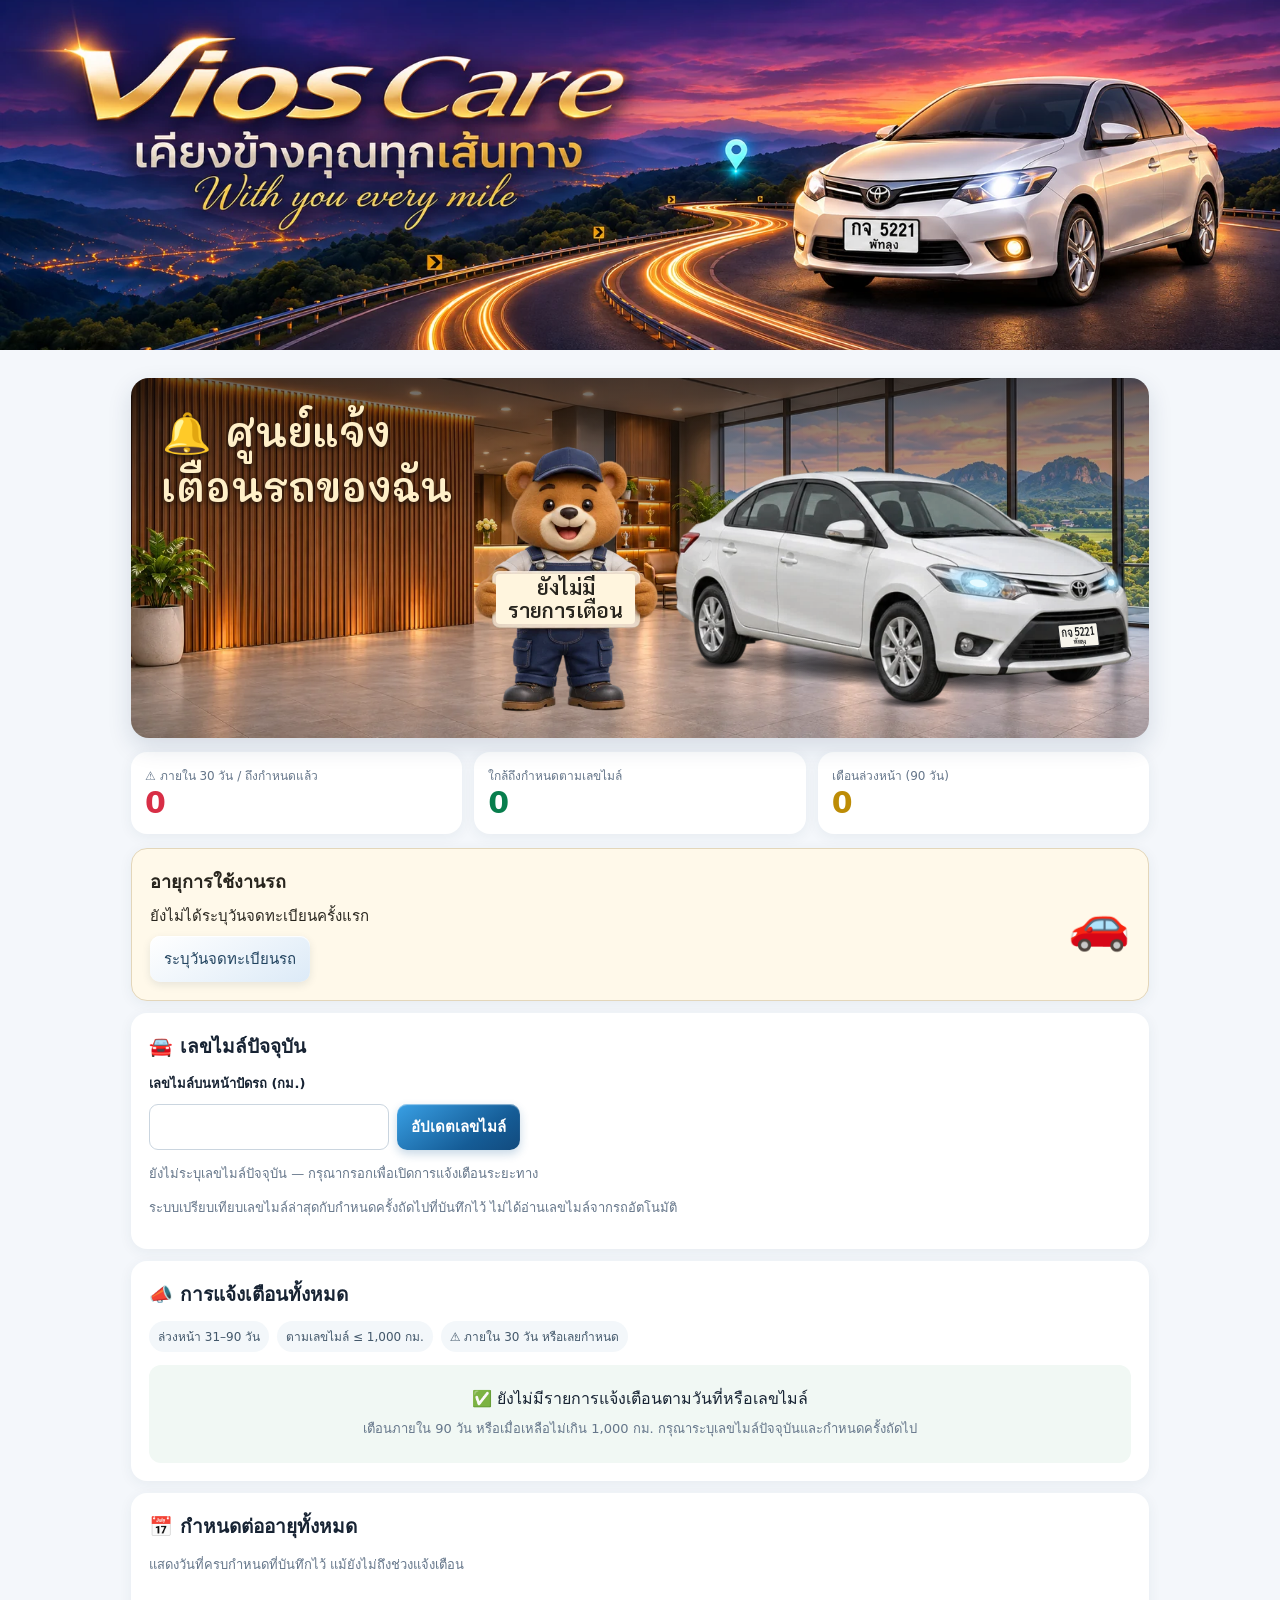
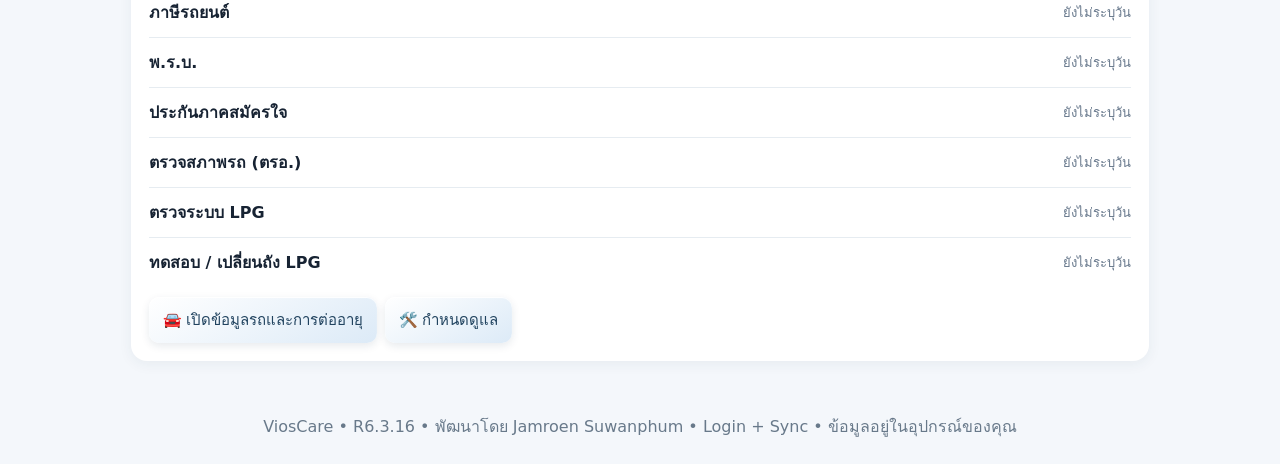
==== index.html @ 41dba2b5 "Ground mascot footsteps and decorate the showroom wall: index.html" ====
<!doctype html><html lang="th"><head><meta charset="utf-8"><meta name="viewport" content="width=device-width,initial-scale=1"><link rel="manifest" href="./manifest.webmanifest"><meta name="theme-color" content="#16314e"><meta name="mobile-web-app-capable" content="yes"><link rel="icon" type="image/png" href="./icon-192.png?v=6310"><link rel="apple-touch-icon" href="./icon-192.png?v=6310"><title>ViosCare R6.3.16 — สมุดบำรุงรักษารถ</title><style>
:root{font-family:system-ui,'Noto Sans Thai',sans-serif;color:#172333;background:#f4f7fb}*{box-sizing:border-box}body{margin:0}header{background:#16314e;color:white;padding:20px 16px}header h1{margin:0;font-size:24px}header p{margin:5px 0 0;color:#d6e4f1}.wrap{max-width:1050px;margin:auto;padding:16px}nav{display:flex;gap:8px;overflow:auto;padding:12px 0}button,.btn{border:0;border-radius:10px;background:#175a91;color:white;padding:11px 14px;font-size:15px;cursor:pointer;text-decoration:none;display:inline-block}nav button{white-space:nowrap;background:#e3edf6;color:#17314e}nav button.active{background:#175a91;color:white}.card{background:white;border-radius:16px;padding:18px;margin:12px 0;box-shadow:0 3px 14px #203c5510}.grid{display:grid;grid-template-columns:repeat(auto-fit,minmax(210px,1fr));gap:12px}label{display:block;font-size:13px;font-weight:650;margin-bottom:5px}input,select,textarea{width:100%;padding:11px;border:1px solid #cad5df;border-radius:9px;background:white;font:inherit}textarea{min-height:70px}.field{margin:8px 0}.muted{color:#65768a;font-size:13px}.stat{font-size:25px;font-weight:750;color:#175a91}.item{border-bottom:1px solid #e6ecf1;padding:12px 0}.item:last-child{border:0}.row{display:flex;justify-content:space-between;gap:12px;align-items:center;flex-wrap:wrap}.tag{display:inline-block;padding:4px 9px;background:#edf4fa;border-radius:20px;font-size:12px}.warn{background:#fff0d8;color:#8b5200}.danger{background:#ffe3e3;color:#9d2727}.good{background:#e2f5e8;color:#176b37}.hidden{display:none!important}.secondary{background:#e8eff6;color:#21435f}.red{background:#b83c43}h2{font-size:19px;margin:0 0 12px}h3{font-size:16px;margin:12px 0 6px}.actions{display:flex;gap:8px;flex-wrap:wrap;margin-top:10px}.small{font-size:12px}a{color:#175a91}footer{text-align:center;color:#68798a;padding:25px 10px}#photoPreview img{max-height:90px;margin:5px;border-radius:8px}.photo-thumb{display:inline-block;position:relative;margin:6px}.photo-thumb img{display:block;max-width:110px;max-height:110px;object-fit:cover;border-radius:8px}.photo-remove{position:absolute;top:-8px;right:-8px;min-width:30px;min-height:30px;padding:0;border:2px solid white;border-radius:50%;background:#b83c43;color:#fff;font-size:22px;font-weight:800;line-height:1;box-shadow:0 2px 7px #0004;z-index:2}details{margin:8px 0}summary{cursor:pointer;font-weight:600}@media(max-width:600px){header h1{font-size:21px}.wrap{padding:10px}.card{padding:14px}}
/* Dashboard and colorful glossy controls */
nav{gap:9px;padding:14px 1px;scrollbar-width:thin}
nav button{background:linear-gradient(145deg,#ffffff,#d8e9fb);color:#193b5a;box-shadow:0 3px 8px #16314e19,inset 0 1px 0 #fff;border:1px solid #d1e2f2;font-weight:700}
nav button.active{background:linear-gradient(140deg,#4ba5e7 0%,#12629d 60%,#104773 100%);color:white;box-shadow:0 4px 12px #12629d55,inset 0 1px 1px #ffffff80}
button:not(nav button):not(.red):not(.secondary),.btn:not(.secondary){background:linear-gradient(145deg,#39a0e5,#155c96 68%,#124a7d);box-shadow:0 4px 10px #155c963d,inset 0 1px 1px #ffffff85;font-weight:650}
button.secondary,.btn.secondary{background:linear-gradient(150deg,#fff,#dceaf7);box-shadow:0 3px 8px #16314e1a,inset 0 1px 1px #fff}
button.red{background:linear-gradient(150deg,#f1787d,#bd3545);box-shadow:0 3px 9px #a3263550}
button:active{transform:translateY(1px)}
.dashboard-hero{background:linear-gradient(125deg,#123452 0%,#176da6 65%,#4c9ed6 100%);color:#fff;box-shadow:0 9px 24px #12345224;overflow:hidden}
.dashboard-hero h2{font-size:21px}.dashboard-hero .eyebrow{font-size:10px;letter-spacing:2px;opacity:.78;font-weight:750}.hero-symbol{font-size:52px;filter:drop-shadow(0 5px 8px #092d4a50)}
.dashboard-counts{grid-template-columns:repeat(3,minmax(0,1fr))}.dashboard-counts .card{margin:2px 0;padding:14px}.dashboard-counts .muted{font-size:12px}.dashboard-counts .stat{font-size:30px}
.danger-number{color:#d82e46}.near-number{color:#087e4d}.early-number{color:#bd8c06}
.legend{display:flex;gap:8px;flex-wrap:wrap;font-size:12px;margin:0 0 13px;color:#43586b}.legend span{background:#f3f7fa;border-radius:20px;padding:6px 9px}
.alert-tile{display:flex;align-items:center;gap:11px;padding:13px;margin:10px 0;border-radius:14px;border:1px solid transparent;box-shadow:0 2px 9px #16314e0b}
.alert-tile.red{background:linear-gradient(120deg,#fff1f1,#ffdedf);border-color:#f8bfc4}.alert-tile.green{background:linear-gradient(120deg,#eafaf0,#cff1dd);border-color:#afe0c2}.alert-tile.yellow{background:linear-gradient(120deg,#fffbed,#fff0be);border-color:#f4df95}
.alert-icon{font-size:23px;filter:drop-shadow(0 2px 3px #0002)}.alert-content{flex:1;min-width:0}.alert-content b{font-size:14px}.alert-content .muted{margin-top:4px;font-size:12px}.alert-status{font-weight:750;font-size:12px;white-space:nowrap}.red .alert-status{color:#ae2637}.green .alert-status{color:#086b43}.yellow .alert-status{color:#966b00}
.status-chip{padding:7px 10px;border-radius:16px;font-size:12px;font-weight:750;white-space:nowrap}.status-chip.red{background:#ffdee1;color:#a52335}.status-chip.green{background:#d8f4e3;color:#087047}.status-chip.yellow{background:#fff1c3;color:#986d00}.status-chip.neutral{background:#e8f0f8;color:#335b80}
.empty-state{background:#f1f8f4;padding:20px;text-align:center;border-radius:12px;line-height:1.8}
@media(max-width:600px){.dashboard-counts{gap:7px}.dashboard-counts .card{padding:10px}.dashboard-counts .stat{font-size:25px}.dashboard-counts .muted{font-size:11px}.alert-tile{gap:7px;padding:10px}.alert-status{font-size:11px}.hero-symbol{font-size:38px}}

/* Nearby services */
.svc-grid{display:grid;grid-template-columns:repeat(auto-fit,minmax(150px,1fr));gap:10px;margin-top:10px}
.svc{display:flex;flex-direction:column;align-items:center;gap:6px;text-align:center;padding:14px 8px;border-radius:14px;background:linear-gradient(150deg,#fff,#e3eefa);border:1px solid #d1e2f2;color:#193b5a;font-weight:700;font-size:14px;text-decoration:none;box-shadow:0 3px 8px #16314e14}
.svc.wide{grid-column:1/-1;flex-direction:row;justify-content:center;gap:10px}.svc-3{grid-template-columns:repeat(3,minmax(0,1fr))}.svc span{font-size:28px}@media(max-width:380px){.svc-3{grid-template-columns:repeat(2,minmax(0,1fr))}}.svc.sos{background:linear-gradient(150deg,#fff1f1,#ffd6d9);border-color:#f3b4ba;color:#a52335}
.loc-status{font-size:13px;padding:9px 12px;border-radius:10px;background:#edf4fa;color:#264b6c;margin:8px 0}.loc-status.ok{background:#d8f4e3;color:#087047}.loc-status.bad{background:#fff1c3;color:#7a5600}

header{padding:0;background:#0b1735}
.vios-banner-frame{position:relative;max-width:1600px;margin:0 auto;overflow:hidden}
.vios-banner-frame::before{content:"";display:block;padding-top:27.32%}
.vios-home-banner{position:absolute;top:50%;width:100%;margin:0;transform:translateY(-50%);isolation:isolate}
@media(max-width:600px){
  .vios-banner-frame::before{padding-top:28.01%}
  .vios-home-banner{top:52%}
}
.vios-home-banner img{display:block;width:100%;height:auto}
.vios-home-banner .vios-logo-glint{
  position:absolute;top:0;left:0;pointer-events:none;opacity:0;
  animation:vios-logo-glint 9s .45s linear infinite;
}
@keyframes vios-logo-glint{
  0%{opacity:0;-webkit-clip-path:inset(0 100% 0 0);clip-path:inset(0 100% 0 0)}
  3%{opacity:.62;-webkit-clip-path:inset(0 91% 0 5%);clip-path:inset(0 91% 0 5%)}
  16%{opacity:.62;-webkit-clip-path:inset(0 52% 0 44%);clip-path:inset(0 52% 0 44%)}
  18%,100%{opacity:0;-webkit-clip-path:inset(0 49% 0 51%);clip-path:inset(0 49% 0 51%)}
}
@media (prefers-reduced-motion:reduce){html:not(.motion-enabled) .vios-home-banner .vios-logo-glint{animation:none}}
[hidden]{display:none!important}
.completed{display:flex;align-items:center;gap:.6em;min-height:44px}.completed input{width:1.2em;height:1.2em}
button.alert-tile{width:100%;text-align:left;color:#172333}
#urgentBanner{background:#911b28;color:white;border:0;border-radius:18px;padding:22px;width:min(92vw,540px);max-height:85vh;overflow:auto}
#urgentBanner[open]{animation:urgent-in .22s ease-out}
#urgentBanner::backdrop{background:#10172499}
#urgentBanner.fallback{position:fixed;top:6vh;left:0;right:0;z-index:2147483647;box-shadow:0 0 0 100vmax #10172499}
#urgentBanner ul{list-style:none;padding:0}#urgentBanner li{border-top:1px solid #ffffff55;padding:.7em 0}
#urgentClose{width:100%;min-height:48px;background:white;color:#861825;font-weight:700}
@keyframes urgent-in{from{transform:translateY(-22px);opacity:0}to{transform:translateY(0);opacity:1}}
@media(prefers-reduced-motion:reduce){html:not(.motion-enabled) #urgentBanner[open]{animation:none}}

#ai .vios-ai-bubble{padding:14px;border-radius:15px;font-size:19px;line-height:1.7;white-space:pre-wrap;overflow-wrap:anywhere;max-width:95%}#ai .vios-ai-bubble.user{background:#d9f1e6;align-self:flex-end}#ai .vios-ai-bubble.assistant{background:#eaf1fa;align-self:flex-start}#viosAiMessages{height:40vh;min-height:230px;overflow:auto;display:flex;flex-direction:column;gap:12px;padding:12px;background:#f8fafc;border-radius:14px}#viosAiQuestion{font-size:20px;min-height:100px}#ai button{font-size:19px;min-height:52px}#ai label{font-size:17px}#ai .vios-ai-check{width:23px;height:23px}#ai .vios-ai-options{display:flex;gap:14px;align-items:center;flex-wrap:wrap}#ai .vios-ai-options label{display:flex;align-items:center;gap:8px}
#viosAiMic.vios-ai-active{background:#bd3d36;color:#fff}#ai .vios-ai-presets{display:grid;grid-template-columns:1fr 1fr;gap:9px;margin-top:12px}#ai .vios-ai-presets button{font-size:16px;text-align:left}#viosAiStatus{font-weight:650}@media(max-width:390px){#ai .vios-ai-presets{grid-template-columns:1fr}}
#ai .vios-voice-main{text-align:center;padding:20px 12px;background:#edf5fb;border-radius:22px;margin:14px 0}#ai .vios-voice-main button{font-size:24px;font-weight:750;min-height:94px;width:min(100%,330px);border-radius:60px;background:linear-gradient(130deg,#278fbd,#145d9c);color:white;box-shadow:0 7px 18px #174b7830}#ai .vios-voice-main button.vios-ai-active{background:#b63e45}#ai .vios-ai-extra{margin-top:16px;padding:12px;background:#f8fafc;border-radius:12px}#ai .vios-ai-extra summary{cursor:pointer;font-weight:650}#ai .vios-ai-extra label{display:block;margin-top:12px}#ai [hidden]{display:none!important}
.completed{display:flex;align-items:center;gap:.6em;min-height:44px}.completed input{width:1.2em;height:1.2em}
button.alert-tile{width:100%;text-align:left;color:#172333}
#urgentBanner{background:#911b28;color:white;border:0;border-radius:18px;padding:22px;width:min(92vw,540px);max-height:85vh;overflow:auto}
#urgentBanner[open]{animation:urgent-in .22s ease-out}
#urgentBanner::backdrop{background:#10172499}
#urgentBanner.fallback{position:fixed;top:6vh;left:0;right:0;z-index:2147483647;box-shadow:0 0 0 100vmax #10172499}
#urgentBanner ul{list-style:none;padding:0}#urgentBanner li{border-top:1px solid #ffffff55;padding:.7em 0}
#urgentClose{width:100%;min-height:48px;background:white;color:#861825;font-weight:700}
@keyframes urgent-in{from{transform:translateY(-22px);opacity:0}to{transform:translateY(0);opacity:1}}
@media(prefers-reduced-motion:reduce){html:not(.motion-enabled) #urgentBanner[open]{animation:none}}

/* Compact chat redesign: existing Gemini/voice handlers remain unchanged */
#ai .vios-chat-shell{background:#fff;border-radius:23px;overflow:hidden;box-shadow:0 8px 28px #16314e12;margin:12px 0 24px}
#ai .vios-chat-banner{padding:26px 23px 23px;background:linear-gradient(125deg,#123b60,#2089cb 70%,#85c9e6);color:white}
#ai .vios-chat-brand{font-size:clamp(30px,7vw,44px);font-weight:850;letter-spacing:-1.5px;line-height:1.1}
#ai .vios-chat-brand span{color:#c7ecff}#ai .vios-chat-sub{font-size:13px;margin-top:7px;color:#e4f5ff}
#ai .vios-chat-heading{padding:16px 19px 8px;font-size:16px;font-weight:800;color:#193e5b}
#ai .vios-chat-heading small{display:block;font-size:12px;font-weight:450;color:#718397;margin:4px 0 0 13px}
#ai .vios-chat-online{display:inline-block;width:8px;height:8px;background:#21a77a;border-radius:50%;vertical-align:middle}
#ai #viosAiMessages{height:42vh;min-height:265px;max-height:550px;border-radius:0;background:#fff;padding:16px 18px;gap:13px}
#ai .vios-ai-bubble{font-size:16px;line-height:1.6;max-width:88%;padding:12px 15px;border-radius:19px}
#ai .vios-ai-bubble.user{background:#e0f4ec;color:#183e33}#ai .vios-ai-bubble.assistant{background:#eef3fa;color:#263c53}
#ai .vios-chat-controls{padding:13px 17px 20px;border-top:1px solid #edf1f6}
#ai .vios-chat-compose{display:flex;align-items:center;gap:8px;padding:6px 7px 6px 14px;border:1px solid #d7e2ec;border-radius:30px;box-shadow:0 2px 9px #193b5a0c}
#ai #viosAiQuestion{resize:none;min-height:35px;height:39px;max-height:105px;padding:9px 0;border:0;outline:0;box-shadow:none;background:transparent;font-size:15px;flex:1;min-width:0}
#ai #viosAiMic,#ai #viosAiSend{width:40px;height:40px;min-height:40px;flex-shrink:0;border-radius:50%;padding:0;display:grid;place-items:center;font-size:19px}
#ai #viosAiMic{background:#edf3f9;color:#25648d;box-shadow:none}#ai #viosAiMic.vios-ai-active{background:#bc444c;color:white}
#ai #viosAiSend{background:#2185cf;color:white}#ai .vios-mic-label{display:none}
#ai .vios-chat-shortcut-title{font-size:12px;font-weight:700;color:#6e8091;margin:17px 2px 9px}
#ai .vios-ai-presets{display:grid;grid-template-columns:repeat(2,minmax(0,1fr));gap:8px;margin:0}
#ai .vios-ai-presets button{display:flex;align-items:center;justify-content:center;gap:5px;min-height:44px;padding:9px 7px;font-size:13px;text-align:center;background:#edf4fb;color:#244a6b;border:1px solid #dceaf5;box-shadow:none;border-radius:13px}
#ai #viosAiStatus{font-size:12px;color:#427292;margin:12px 2px 4px}#ai .vios-chat-privacy{font-size:11px;color:#83919e;line-height:1.6;margin:5px 2px 0}
@media(max-width:390px){#ai .vios-ai-presets{grid-template-columns:repeat(2,minmax(0,1fr))}#ai .vios-ai-presets button{font-size:12px}#ai .vios-chat-controls{padding:12px}}

/* R6.3.12: compact reference-image chat banner; other AI controls remain unchanged */
#ai .vios-chat-banner{height:clamp(112px,29vw,185px);padding:0;background:#d8efff url('./vioscare-chat-banner.jpg') center center / contain no-repeat;color:transparent}
@media(max-width:520px){#ai .vios-chat-banner{height:clamp(108px,29vw,148px)}}
</style>
<style>
#nav[hidden] {display:none}
#drawerItems button:focus-visible {outline:2px solid #55c9da;outline-offset:2px}
#drawerItems .drawer-icon {transition:transform .15s ease}
#drawerItems button:active .drawer-icon {transform:scale(.84) rotate(-9deg)}
#drawerItems button:focus-visible .drawer-icon {transform:translateY(-2px)}
@media (hover:hover) {
  #drawerItems button:hover:not(:active) .drawer-icon {transform:translateY(-3px) rotate(6deg)}
}
@media (prefers-reduced-motion:reduce) {
  html:not(.motion-enabled) #drawerItems .drawer-icon {transition:none}
  html:not(.motion-enabled) #sideMenu #drawerItems button .drawer-icon {transform:none}
}
#sideMenu {position:fixed;inset:0 auto 0 0;margin:0;width:min(82vw,320px);height:100%;max-height:100%;max-width:none;box-sizing:border-box;border:0;padding:16px;background:#f4f8fc;color:#16314e;overscroll-behavior:contain}
#sideMenu[open] {animation:menu-enter .18s ease-out}
@keyframes menu-enter {from {transform:translateX(-100%)}}
@media (prefers-reduced-motion:reduce) {html:not(.motion-enabled) #sideMenu[open] {animation:none}}
#sideMenu {padding:0 12px 20px;background:#edf3f8;box-shadow:10px 0 40px #102c4840}
.drawer-heading {position:sticky;top:0;z-index:1;margin:0 -12px 12px;padding:22px 16px;color:white;background:repeating-linear-gradient(120deg,transparent 0 16px,#ffffff09 17px 19px),linear-gradient(115deg,#102c48,#206184);border-bottom:4px solid #55c9da}
#menuTitle {font-size:1.45rem;letter-spacing:.02em}
#closeMenu {background:#183e58;color:white;border:1px solid #8eb3c8;min-height:44px}
#drawerItems button {display:flex;align-items:center;gap:12px;border:1px solid #cfdeea;border-radius:12px;padding:7px 12px;line-height:1.35;min-height:50px;font-weight:650;box-shadow:0 2px 4px #17314e09}
#drawerItems button[aria-current="page"] {box-shadow:inset 4px 0 #55c9da}
.drawer-icon {display:grid;place-items:center;flex:none;width:34px;height:34px;border-radius:9px;background:#e9f2f8;font-size:18px}
#sideMenu[open] .drawer-icon {
  background:linear-gradient(145deg,#d5f6ff,#a7d4e9 65%,#78adca);
  box-shadow:inset 0 1px 2px #d9f8ff,inset 0 -2px 3px #24577445,0 3px 5px #16314e30;
  text-shadow:0 3px 3px #16314e55;
  animation:drawer-icon-float 3s ease-in-out infinite;
}
#drawerItems button:nth-child(3n+2) .drawer-icon {animation-delay:-1s}
#drawerItems button:nth-child(3n) .drawer-icon {animation-delay:-2s}
#sideMenu[open] #drawerItems button:active .drawer-icon {animation:none}
.nearby-icon {display:inline-block;animation:drawer-icon-float 3s ease-in-out infinite}
.svc:nth-child(3n+2) .nearby-icon {animation-delay:-1s}
.svc:nth-child(3n) .nearby-icon {animation-delay:-2s}
@media (prefers-reduced-motion:reduce) {
  html:not(.motion-enabled) .nearby-icon {animation:none}
}
@keyframes drawer-icon-float {
  0%,100% {transform:translateY(0) rotate(0)}
  50% {transform:translateY(-5px) rotate(5deg)}
}
@media (prefers-reduced-motion:reduce) {
  html:not(.motion-enabled) #sideMenu[open] #drawerItems .drawer-icon {animation:none}
}
#sideMenu::backdrop {background:rgb(10 26 44 / .48)}
.drawer-heading {display:flex;align-items:center;justify-content:space-between;margin-bottom:12px}
#drawerItems {display:grid;gap:6px}
.motion-control{display:flex;align-items:center;gap:8px;margin:12px 0;padding:10px;color:#16314e}
.motion-control input{width:auto}
#drawerItems button {text-align:left;background:white;color:#16314e;min-height:44px}
#drawerItems button[aria-current="page"] {background:#16314e;color:white}
.chatgpt-choices {display:flex;flex-wrap:wrap;align-items:center}.chatgpt-launch[hidden] {display:none}.chatgpt-launch {display:inline-block;margin:8px 14px;padding:10px 14px;border-radius:10px;background:#16314e;color:white;text-decoration:none}
</style>
<style>
#openChatGpt:not([hidden]) {display:inline-grid;place-items:center;width:52px;height:52px;box-sizing:border-box;padding:0;border-radius:50%;background:linear-gradient(145deg,#a9e1f4,#315a7b 55%,#142e49);border:1px solid #739fba;box-shadow:inset 0 1px 2px #d6f4ff,0 3px 7px #102b5055;transition:transform .15s ease}
#openChatGpt img:not([hidden]) {display:block;width:48px;height:48px;object-fit:contain;border-radius:50%;background:#fff;filter:grayscale(1)}
#openChatGpt:active {transform:translateY(1px)}
#openChatGpt:focus-visible {outline:2px solid #266a91;outline-offset:3px}
</style><style>#alerts .alert-tile{display:grid;gap:4px;text-align:left;width:100%;padding:14px 18px;box-shadow:none;line-height:1.45;overflow-wrap:anywhere}
#alerts .alert-tile.yellow,#dashboardRenewals .status-chip.yellow{background:#ffe08a;color:#171717;border-color:#b48731}
#alerts .alert-tile.red,#dashboardRenewals .status-chip.red{background:#991b1b;color:white;border-color:#761919}
#alerts .alert-tile.green{background:#e1eee8;color:#142d21}
#alerts .alert-status{color:inherit;font-size:clamp(19px,3vw,24px);font-weight:750;white-space:normal}
#alerts .alert-title{font-size:17px}#alerts .alert-date{font-size:16px}
#vehicleAge{display:flex;justify-content:space-between;align-items:center;gap:12px;background:#fff9ea;color:#28251e;border:1px solid #e3d6ba}
#vehicleAge h2{font-size:18px;margin:0}#ageValue{font-size:clamp(22px,4vw,34px);font-weight:750;margin:.25em 0}
#ageSince{font-size:15px}#enterRegistration{margin-top:8px}.age-car{font-size:clamp(30px,6vw,50px)}
</style><link rel="stylesheet" href="./mile-banner.css"></head><body>
<dialog id="urgentBanner" aria-labelledby="urgentTitle"><h2 id="urgentTitle"></h2><ul id="urgentItems"></ul><button type="button" id="urgentClose">ปิด</button></dialog>
<dialog id="sideMenu" aria-labelledby="menuTitle"><div class="drawer-heading"><strong id="menuTitle">ViosCare</strong><button type="button" id="closeMenu" autofocus>ปิด</button></div><label class="motion-control" id="motionControl" hidden><input type="checkbox" id="motionToggle"> เปิดเอฟเฟกต์บนเครื่องนี้</label><div id="drawerItems"></div></dialog><header><div class="vios-banner-frame"><h1 class="vios-home-banner"><img src="vioscare-home-banner.webp" width="1800" height="600" alt="Vios Care — เคียงข้างคุณทุกเส้นทาง — With you every mile"><img class="vios-logo-glint" src="vioscare-logo-mask.png" width="1800" height="600" alt="" aria-hidden="true"></h1></div></header><main class="wrap"><nav id="nav" hidden><button data-tab="home" class="active">📊 ภาพรวม</button><button data-tab="ai">💬 ผู้ช่วย AI</button><button data-tab="add">🔧 บันทึกซ่อม</button><button data-tab="history">🗂️ ประวัติ</button><button data-tab="tasks">🗓️ กำหนดดูแล</button><button data-tab="vehicle">🚘 ข้อมูลรถและการต่ออายุ</button><button data-tab="navigation">🧭 นำทาง / จราจร / อากาศ</button><button data-tab="nearby">📍 บริการใกล้ฉัน</button><button data-tab="contacts">🏪 ร้านและอู่</button><button data-tab="fuelLog">⛽ เติมน้ำมัน / แก๊ส LPG</button><button data-tab="report">🧾 ค่าใช้จ่าย</button><button data-tab="travel">🗺️ เที่ยว / คาเฟ่ / ร้านอาหาร</button><button data-tab="insurance">🚨 แจ้งอุบัติเหตุ / เคลมประกัน</button><button data-tab="gptExport">📤 ส่งออกให้ ChatGPT</button><button data-tab="settings">🗄️ สำรองข้อมูล / พิมพ์ PDF</button><button data-tab="cloud">☁️ บัญชี / ซิงก์</button></nav>
<section id="ai" class="hidden"><div class="vios-chat-shell"><div class="vios-chat-banner" role="img" aria-label="ViosCare ผู้ช่วยดูแลรถ Toyota Vios รถสีขาวริมทะเล"></div><div class="vios-chat-heading"><span class="vios-chat-online"></span> ผู้ช่วย AI ViosCare <small>ถามเรื่องรถและข้อมูลที่บันทึกไว้ได้</small></div><div class="chatgpt-choices"><a id="openChatGpt" class="chatgpt-launch" aria-label="เปิดแอป ChatGPT" title="เปิดแอป ChatGPT" hidden><img src="https://upload.wikimedia.org/wikipedia/commons/0/04/ChatGPT_logo.svg" alt="" width="48" height="48" onerror="this.hidden=true;this.nextElementSibling.hidden=false"><span hidden aria-hidden="true">GPT</span></a></div><div id="viosAiMessages" aria-live="polite"><div class="vios-ai-bubble assistant">สวัสดีครับ มีอะไรให้ผมช่วยดูแลรถ Vios ของคุณบ้างครับ</div></div><div class="vios-chat-controls"><div class="vios-chat-compose"><textarea id="viosAiQuestion" rows="1" aria-label="พิมพ์คำถาม" placeholder="พิมพ์คำถามที่นี่..."></textarea><button id="viosAiMic" type="button" aria-label="เริ่มหรือหยุดสนทนาด้วยเสียง">🎤<span class="vios-mic-label">เริ่มสนทนา</span></button><button id="viosAiSend" type="button" aria-label="ส่งข้อความ">➤</button></div><div class="vios-chat-shortcut-title">คำถามลัด · แตะเพื่อวิเคราะห์ทันที</div><div class="vios-ai-presets"><button type="button" data-vios-q="ช่วยวิเคราะห์ประวัติซ่อมบำรุงรถที่บันทึกไว้ สรุปงานล่าสุด ค่าใช้จ่าย และสิ่งที่ควรติดตาม">🔧 <span>ประวัติซ่อม</span></button><button type="button" data-vios-q="ช่วยตรวจวันครบกำหนดต่ออายุภาษีรถ ประกันภัย พ.ร.บ. และตรวจสภาพ LPG จากข้อมูลในแอป พร้อมบอกวันที่">📅 <span>วันต่ออายุ</span></button><button type="button" data-vios-q="ช่วยวิเคราะห์ประวัติเติมน้ำมันเบนซินและ LPG ล่าสุดในแอป สรุปปริมาณ ค่าใช้จ่าย และแนวโน้มที่คำนวณได้">⛽ <span>เบนซิน / LPG</span></button><button type="button" data-vios-q="ช่วยตรวจรายการบำรุงรักษาและการต่ออายุที่ใกล้ครบกำหนดจากข้อมูลรถ พร้อมจัดลำดับสิ่งที่ควรทำ">🔔 <span>ใกล้ครบกำหนด</span></button></div><p id="viosAiStatus" role="status" aria-live="polite">พร้อมช่วยดูแลรถของคุณ</p><p class="vios-chat-privacy">เมื่ออนุญาตครั้งแรก ระบบจะส่งข้อมูลรถที่เกี่ยวข้องให้ Gemini เพื่อวิเคราะห์เท่านั้น · AI ไม่แก้ไขข้อมูลรถ</p></div><input type="checkbox" id="viosAiAutoSpeak" checked hidden><button id="viosAiReplay" hidden type="button">ฟังซ้ำ</button><button id="viosAiStop" hidden type="button">หยุด</button></div></section>
<section id="home">
<div class="card dashboard-hero">
  <h2><span class="mile-bell" aria-hidden="true">🔔</span> ศูนย์แจ้งเตือนรถของฉัน</h2>
  <div class="mile-stage">
    <div class="mile-road" aria-hidden="true"></div>
    <div class="mile-car" aria-hidden="true"><i class="mile-park"></i>
      <svg class="mile-plate" viewBox="0 0 570 316" preserveAspectRatio="xMidYMax meet" aria-hidden="true" focusable="false">
        <defs>
          <radialGradient id="mileIceGlow">
            <stop stop-color="#effcff" stop-opacity=".98"/>
            <stop offset=".22" stop-color="#b8ecff" stop-opacity=".9"/>
            <stop offset=".55" stop-color="#78cfff" stop-opacity=".38"/>
            <stop offset="1" stop-color="#62beff" stop-opacity="0"/>
          </radialGradient>
        </defs>
        <g fill="url(#mileIceGlow)">
          <ellipse cx="377" cy="161" rx="49" ry="23" transform="rotate(10 377 161)"/>
          <ellipse cx="540" cy="160" rx="17" ry="15"/>
        </g>
        <g fill="#e6faff">
          <ellipse cx="377" cy="161" rx="11" ry="4.5" transform="rotate(10 377 161)"/>
          <ellipse cx="540" cy="160" rx="3.5" ry="4"/>
        </g>
        <g transform="translate(500 225) rotate(-4) skewX(3) scale(.7071 .96)">
          <rect x="-34" y="-15" width="68" height="30" rx="2.5" fill="#f7f5ec" stroke="#25272a" stroke-width="2"/>
          <g fill="#17191b" text-anchor="middle" font-family="Sarabun,sans-serif" font-weight="600">
            <text y="1" font-size="16">กจ 5221</text>
            <text y="11" font-size="9">พัทลุง</text>
          </g>
        </g>
      </svg></div>
    <div class="mile-walk"><div class="mile-bear"><span class="mile-legs" aria-hidden="true"></span><span id="mileSign"><svg viewBox="0 0 106 38" role="img"><text id="mileState" x="53" y="16" font-size="16"></text><text id="mileCount" x="53" y="33" font-size="16"></text></svg></span></div></div>
  </div>
  <button type="button" id="mileReplay" aria-label="เล่นแอนิเมชันรถและน้องไมล์อีกครั้ง"></button>
</div>
<div class="grid dashboard-counts"><div class="card"><div class="muted">⚠️ ภายใน 30 วัน / ถึงกำหนดแล้ว</div><div class="stat danger-number" id="overdueCount">0</div></div><div class="card"><div class="muted">ใกล้ถึงกำหนดตามเลขไมล์</div><div class="stat near-number" id="nearCount">0</div></div><div class="card"><div class="muted">เตือนล่วงหน้า (90 วัน)</div><div class="stat early-number" id="earlyCount">0</div></div></div>
<div class="card" id="vehicleAge"><div><h2>อายุการใช้งานรถ</h2><div id="ageValue"></div><div id="ageSince"></div><button type="button" id="enterRegistration" class="secondary" hidden>ระบุวันจดทะเบียนรถ</button></div><span aria-hidden="true" class="age-car">🚗</span></div><div class="card"><h2>🚘 เลขไมล์ปัจจุบัน</h2><form id="dashboardMileageForm" onsubmit="event.preventDefault();updateDashboardMileage()"><label for="dashboardMileage">เลขไมล์บนหน้าปัดรถ (กม.)</label><div class="actions"><input id="dashboardMileage" type="number" min="0" step="1" required style="max-width:240px"><button type="submit">อัปเดตเลขไมล์</button></div></form><p id="mileageStatus" class="muted"></p><p class="muted">ระบบเปรียบเทียบเลขไมล์ล่าสุดกับกำหนดครั้งถัดไปที่บันทึกไว้ ไม่ได้อ่านเลขไมล์จากรถอัตโนมัติ</p></div><div class="card"><h2>📣 การแจ้งเตือนทั้งหมด</h2><div class="legend"><span>ล่วงหน้า 31–90 วัน</span><span>ตามเลขไมล์ ≤ 1,000 กม.</span><span>⚠️ ภายใน 30 วัน หรือเลยกำหนด</span></div><div id="alerts"></div></div>
<div class="card"><h2>📅 กำหนดต่ออายุทั้งหมด</h2><p class="muted">แสดงวันที่ครบกำหนดที่บันทึกไว้ แม้ยังไม่ถึงช่วงแจ้งเตือน</p><div id="dashboardRenewals"></div><div class="actions"><button class="secondary" onclick="setTab('vehicle')">🚘 เปิดข้อมูลรถและการต่ออายุ</button><button class="secondary" onclick="setTab('tasks')">🛠️ กำหนดดูแล</button></div></div>
</section>
<section id="add" class="hidden"><div class="card"><h2 id="formTitle">บันทึกงานซ่อม / เปลี่ยนอะไหล่</h2><form id="repairForm"><input type="hidden" name="id"><div class="grid"><div class="field"><label>เลขไมล์ครบกำหนดครั้งถัดไป (กม.)</label><input name="nextKm" type="number" min="0" step="1"></div><div class="field"><label>วันที่ครบกำหนดครั้งถัดไป</label><input name="nextDate" type="date"></div><div class="field"><label>วันที่ซ่อม *</label><input name="date" type="date" required></div><div class="field"><label>เลขไมล์ขณะซ่อม (กม.)</label><input name="mileage" type="number" min="0"></div><div class="field"><label>หมวดหมู่ *</label><select name="category" required></select></div><div class="field"><label>ชื่ออะไหล่ / รายการซ่อม *</label><input name="part" required placeholder="เช่น ดุมล้อหน้า"></div><div class="field"><label>ตำแหน่ง</label><select name="position"><option value="">ไม่ระบุ</option><option>หน้าซ้าย</option><option>หน้าขวา</option><option>หลังซ้าย</option><option>หลังขวา</option><option>หน้าคู่</option><option>หลังคู่</option><option>ทั้งชุด</option><option>อื่น ๆ</option></select></div><div class="field"><label>ยี่ห้อ / รุ่นอะไหล่</label><input name="brand"></div><div class="field"><label>จำนวน</label><input name="quantity" type="number" min="1" value="1"></div><div class="field"><label>ช่องทางซื้อ</label><select name="channel"><option>ร้านทั่วไป</option><option>Shopee</option><option>Lazada</option><option>อื่น ๆ</option></select></div><div class="field"><label>ชื่อร้านขายอะไหล่</label><input name="seller" list="sellerList"></div><div class="field"><label>เบอร์โทรร้านอะไหล่</label><input name="sellerPhone" type="tel"></div><div class="field"><label>ลิงก์สินค้า / ร้านค้าออนไลน์</label><input name="productUrl" type="url" placeholder="https://..."></div><div class="field"><label>วันที่สั่งซื้อ</label><input name="orderDate" type="date"></div><div class="field"><label>วันที่ได้รับสินค้า</label><input name="receivedDate" type="date"></div><div class="field"><label>ชื่ออู่ / ช่าง</label><input name="garage" list="garageList"></div><div class="field"><label>เบอร์โทรอู่ / ช่าง</label><input name="garagePhone" type="tel"></div><div class="field"><label>ที่อยู่ร้าน / อู่ หรือพิกัด</label><input name="address"></div><div class="field"><label>ลิงก์ Google Maps</label><input name="mapsUrl" type="url" placeholder="https://maps.google.com/..."></div><div class="field"><label>ค่าอะไหล่ (บาท)</label><input name="partsCost" type="number" min="0" step="0.01" value="0"></div><div class="field"><label>ค่าจัดส่ง (บาท)</label><input name="shippingCost" type="number" min="0" step="0.01" value="0"></div><div class="field"><label>ค่าแรง (บาท)</label><input name="laborCost" type="number" min="0" step="0.01" value="0"></div><div class="field"><label>ค่าอื่น ๆ (บาท)</label><input name="otherCost" type="number" min="0" step="0.01" value="0"></div><div class="field"><label>สถานะรับประกัน</label><select name="warrantyType" id="warrantyType"><option value="unknown">ไม่ทราบ</option><option value="none">ไม่มีประกัน</option><option value="duration">มีประกัน</option></select></div><div class="field"><label>วันเริ่มรับประกัน</label><input name="warrantyStart" type="date"></div><div class="field"><label>จำนวนระยะรับประกัน</label><input name="warrantyValue" type="number" min="1" placeholder="เช่น 180 หรือ 2"></div><div class="field"><label>หน่วยรับประกัน</label><select name="warrantyUnit"><option value="days">วัน</option><option value="months">เดือน</option><option value="years">ปี</option></select></div></div><div class="field"><label>เงื่อนไขรับประกัน / หมายเหตุ</label><textarea name="notes"></textarea></div><div class="field"><label>แนบรูปใบเสร็จ / อะไหล่ (เลือกได้หลายรูป, เก็บในเครื่อง)</label><input id="photos" type="file" accept="image/*" multiple><div id="photoPreview"></div><div class="muted">ภาพจะถูกย่อขนาดก่อนจัดเก็บเพื่อประหยัดพื้นที่ • แตะ × ที่มุมรูปเพื่อลบรูปนั้น</div></div><p><strong>รวมค่าใช้จ่าย: <span id="formTotal">฿0</span></strong></p><div class="actions"><button type="submit">บันทึกข้อมูล</button><button type="button" class="secondary" onclick="resetRepair()">ล้างฟอร์ม</button></div></form><datalist id="sellerList"></datalist><datalist id="garageList"></datalist></div></section>
<section id="history" class="hidden"><div class="card"><h2>ประวัติการซ่อม</h2><div class="grid"><input id="searchHistory" placeholder="ค้นหาชื่ออะไหล่ ร้าน หรืออู่"><select id="filterCategory"><option value="">ทุกหมวดหมู่</option></select></div><div id="historyList"></div></div></section>
<section id="tasks" class="hidden"><div class="card"><h2 id="taskFormTitle">กำหนดดูแลตามระยะ / เวลา</h2><p class="muted">กำหนดเองตามคู่มือและสภาพใช้งานจริง รายการที่ไม่ได้มีรอบเปลี่ยนแน่นอนให้ใช้การตรวจตามสภาพ</p><form id="taskForm"><div class="grid"><div class="field"><label>เลขไมล์ครบกำหนดครั้งถัดไป (กม.)</label><input name="nextKm" type="number" min="0" step="1"></div><div class="field"><label>วันที่ครบกำหนดครั้งถัดไป</label><input name="nextDate" type="date"></div><div class="field"><label>รายการดูแล *</label><input name="name" required placeholder="เช่น น้ำมันเครื่อง"></div><div class="field"><label>ทุกกี่กิโลเมตร (เว้นว่างได้)</label><input name="kmInterval" type="number" min="1"></div><div class="field"><label>ทุกกี่เดือน (เว้นว่างได้)</label><input name="monthInterval" type="number" min="1"></div><div class="field"><label>เลขไมล์ที่ทำครั้งล่าสุด</label><input name="lastKm" type="number" min="0"></div><div class="field"><label>วันที่ทำครั้งล่าสุด</label><input name="lastDate" type="date"></div></div><div class="actions"><button type="submit" id="taskSubmit">เพิ่มกำหนดดูแล</button><button type="button" class="secondary hidden" id="taskCancel" onclick="resetTaskForm()">ยกเลิกการแก้ไข</button></div></form><div id="taskList"></div></div></section>
<section id="vehicle" class="hidden"><div class="card"><h2>🚘 ข้อมูลประจำรถ</h2><p class="muted">เก็บรายละเอียดรถและเอกสารการต่ออายุไว้ในหน้าเดียวกัน • ช่องที่ยังไม่ทราบสามารถเว้นว่างได้</p><form id="vehicleDetailForm"><div class="grid">
<div class="field"><label>ยี่ห้อรถ</label><input name="make" placeholder="Toyota"></div><div class="field"><label>รุ่นรถ</label><input name="model" placeholder="Vios"></div><div class="field"><label>ปีรถ (ค.ศ.)</label><input name="year" type="number" min="1900" max="2100" placeholder="2013"></div><div class="field"><label>สีรถ</label><input name="color" placeholder="ขาว"></div><div class="field"><label>ทะเบียนรถ</label><input name="plate" placeholder="ทะเบียนรถ"></div><div class="field"><label>จังหวัดทะเบียน</label><input name="province" placeholder="จังหวัด"></div><div class="field"><label>เลขไมล์ปัจจุบัน (กม.)</label><input name="mileage" type="number" min="0"></div><div class="field"><label>เลขตัวถัง (VIN)</label><input name="vin" placeholder="กรอกหากต้องการ"></div><div class="field"><label>เลขเครื่องยนต์</label><input name="engineNo"></div><div class="field"><label>ประเภทเชื้อเพลิง</label><input name="fuel" placeholder="เบนซิน / LPG"></div></div><button type="submit">บันทึกข้อมูลรถ</button></form></div>
<div class="card"><h2>🗓️ ภาษีรถยนต์และตรวจสภาพ</h2><form id="taxForm"><div class="grid"><div class="field"><label for="firstReg">วันที่จดทะเบียนรถครั้งแรก</label><input id="firstReg" name="registered" type="date"></div><div class="field"><label>วันที่ต่อภาษีล่าสุด</label><input name="taxPaid" type="date"></div><div class="field"><label>วันสิ้นอายุภาษี (ตามป้ายวงกลม)</label><input name="taxDue" type="date"><label class="completed"><input type="checkbox" data-due="taxDue" data-last="taxPaid"> ต่อภาษีแล้ว</label></div><div class="field"><label for="prbEnd">วันสิ้นอายุ พ.ร.บ.</label><input id="prbEnd" name="prbDue" type="date"><label class="completed"><input type="checkbox" data-due="prbDue" data-last="prbPaid"> ต่อ พ.ร.บ.แล้ว</label><button type="button" class="secondary" id="copyTax">ใช้วันเดียวกับภาษี</button></div><div class="field"><label>วันที่ตรวจสภาพรถ (ตรอ.) ล่าสุด</label><input name="inspectionLast" type="date"></div><div class="field"><label>วันนัดตรวจสภาพรถครั้งถัดไป</label><input name="inspectionDue" type="date"><label class="completed"><input type="checkbox" data-due="inspectionDue" data-last="inspectionLast"> ตรวจสภาพรถแล้ว</label></div><div class="field"><label>ค่าภาษี / ค่าใช้จ่าย (บาท)</label><input name="taxCost" type="number" min="0" step="0.01"></div><div class="field"><label>สถานที่ต่อภาษี / ตรวจสภาพ</label><input name="taxPlace"></div></div><div class="field"><label>หมายเหตุ / เลขที่เอกสาร</label><textarea name="taxNotes"></textarea></div><button type="submit">บันทึกข้อมูลภาษีและตรวจสภาพ</button></form></div>
<div class="card"><h2>⛽ ข้อมูลถังแก๊สและระบบ LPG</h2><p class="muted">แยกวันที่ติดตั้ง วันผลิตถัง วันตรวจระบบ และวันทดสอบถัง เพื่อไม่ให้สับสนกัน กรุณาอ้างอิงเอกสารและผู้ตรวจที่ได้รับอนุญาต</p><form id="lpgForm"><div class="grid"><div class="field"><label>ยี่ห้อระบบแก๊ส</label><input name="lpgBrand" placeholder="Versus"></div><div class="field"><label>ยี่ห้อ / รุ่นถังแก๊ส</label><input name="tankBrand"></div><div class="field"><label>หมายเลขถังแก๊ส</label><input name="tankSerial"></div><div class="field"><label>วันผลิตถังแก๊ส</label><input name="tankManufactured" type="date"></div><div class="field"><label>วันที่ติดตั้งระบบ LPG</label><input name="lpgInstalled" type="date"></div><div class="field"><label>วันที่เปลี่ยนถังล่าสุด</label><input name="tankReplaced" type="date"></div><div class="field"><label>วันที่ตรวจระบบ LPG ล่าสุด</label><input name="lpgCheckLast" type="date"></div><div class="field"><label>กำหนดตรวจระบบ LPG ครั้งถัดไป</label><input name="lpgCheckDue" type="date"><label class="completed"><input type="checkbox" data-due="lpgCheckDue" data-last="lpgCheckLast"> เช็กระบบแก๊สประจำปีแล้ว</label></div><div class="field"><label>วันที่ทดสอบถังล่าสุด</label><input name="tankTestLast" type="date"></div><div class="field"><label>กำหนดทดสอบ / เปลี่ยนถังตามเอกสาร</label><input name="tankTestDue" type="date"><label class="completed"><input type="checkbox" data-due="tankTestDue" data-last="tankTestLast"> ทดสอบถังแก๊สแล้ว</label></div><div class="field"><label>อู่ติดตั้ง / สถานตรวจ LPG</label><input name="lpgShop"></div><div class="field"><label>ค่าใช้จ่ายล่าสุด (บาท)</label><input name="lpgCost" type="number" min="0" step="0.01"></div></div><div class="field"><label>หมายเหตุ / เอกสารรับรอง</label><textarea name="lpgNotes"></textarea></div><button type="submit">บันทึกข้อมูล LPG</button></form></div>
<div class="card"><h2>🔔 สรุปกำหนดต่ออายุ</h2><div id="renewalSummary"></div><p class="muted">แจ้งเตือนบนหน้าเว็บไซต์เมื่อเปิดใช้งาน โดยเริ่มแสดงเมื่อเหลือ 90 วันหรือน้อยกว่า ไม่ใช่การแจ้งเตือนแบบเด้งขณะปิดเว็บ</p></div></section><section id="navigation" class="hidden"><div class="card"><h2>🚦 สภาพจราจรใกล้ฉัน / นำทาง</h2><p class="muted">เปิด Google Maps เพื่อดูข้อมูลจราจรล่าสุดตามพื้นที่ที่ Google รองรับ เว็บไซต์ไม่อ่านพิกัดของคุณ • ต้องใช้อินเทอร์เน็ต</p><div class="actions"><a class="btn" href="https://www.google.com/maps/@?api=1&map_action=map" target="_blank" rel="noopener noreferrer">🚦 ดูสภาพจราจรใกล้ฉัน</a></div><p class="muted">ลิงก์จราจรไม่ส่งคำค้นเก่า Google Maps อาจจดจำมุมมองล่าสุดไว้เอง จึงไม่สามารถรับประกันการกลับตำแหน่งปัจจุบันทุกครั้ง ให้กดปุ่มระบุตำแหน่งใน Google Maps หากจำเป็น</p><p class="muted">เมื่อเปิด Google Maps ให้เลือกชั้นข้อมูล “การจราจร” หากยังไม่แสดงโดยอัตโนมัติ สีของถนนขึ้นอยู่กับข้อมูลที่ Google Maps มี</p><div class="field"><label>ปลายทางสำหรับขับรถ</label><input id="navDestination" placeholder="เช่น เซ็นทรัลสุพรรณบุรี หรือชื่อร้าน"></div><div class="actions"><button type="button" onclick="mapSearch(document.getElementById('navDestination').value)">🗺️ เปิดแผนที่</button><button type="button" onclick="viosNavigate(document.getElementById('navDestination').value)">🧭 นำทางด้วย Google Maps</button></div><p class="muted">Google Maps จะเลือกตำแหน่งเริ่มต้นเองเมื่อได้รับอนุญาต และให้ผู้ใช้ยืนยันการเริ่มนำทาง • 3D และเสียงภาษาไทยขึ้นกับแอป</p></div>
<div class="card" style="margin:14px 0;border:1px solid #c9dfef"><h3>📷 แจ้งเตือนกล้องจับความเร็ว — Waze</h3><p class="muted">เปิด Waze เพื่อนำทางด้วยรถยนต์และรับการแจ้งเตือนกล้องจับความเร็วตามข้อมูลที่ Waze รองรับ • ฟรี (อาจมีค่าอินเทอร์เน็ต) • ต้องเปิดการแจ้งเตือนใน Waze เอง</p><div class="actions"><a class="btn" href="https://www.waze.com/live-map/" target="_blank" rel="noopener noreferrer">📷 เปิด Waze / ดูเส้นทาง</a><a class="btn secondary" href="https://play.google.com/store/apps/details?id=com.waze" target="_blank" rel="noopener noreferrer">📲 ติดตั้ง Waze บน Android</a></div><div class="card"><h2>🌤️ สภาพอากาศ ณ ตำแหน่งปัจจุบัน</h2><p class="muted">กดดูสภาพอากาศล่าสุดและพยากรณ์ผ่าน Google ซึ่งจะใช้ตำแหน่งที่ Google ตรวจพบหรือที่คุณอนุญาต ไม่ใช้พิกัดจาก Vios Care และไม่บันทึกตำแหน่งลงเว็บไซต์</p><div class="actions"><a class="btn secondary" href="https://www.google.com/search?q=weather+forecast+near+me" target="_blank" rel="noopener noreferrer">🌦️ พยากรณ์อากาศพื้นที่ฉัน</a><a class="btn secondary" href="https://www.windy.com/" target="_blank" rel="noopener noreferrer">🌧️ แผนที่ฝนและลม (Windy)</a></div><p class="muted">หาก Google หรือ Windy แสดงพื้นที่เก่า ให้กดปุ่มตำแหน่งปัจจุบันภายในบริการนั้นและอนุญาตการเข้าถึงตำแหน่งเมื่อถูกถาม ข้อมูลอากาศต้องใช้อินเทอร์เน็ต และไม่สามารถรับประกันการระบุตำแหน่งอัตโนมัติได้ทุกเครื่อง</p></div></section><section id="nearby" class="hidden"><div class="card"><h2><span class="nearby-icon" aria-hidden="true">📍</span> บริการใกล้ฉัน</h2><p class="muted">กดปุ่มเพื่อเปิด Google Maps ค้นหาจากตำแหน่งปัจจุบันของคุณ ตำแหน่งใช้ในเครื่องนี้เท่านั้น ไม่ถูกบันทึกหรืออัปโหลด</p>
<p class="muted">Google Maps จัดการตำแหน่งของคุณเอง เว็บไซต์ไม่อ่านหรือเก็บพิกัด</p>
<h3><span class="nearby-icon" aria-hidden="true">🚗</span> คาร์แคร์ / ล้างรถ / ดูแลรถยนต์</h3><div class="svc-grid" id="svcCarcare"></div><div class="field"><label>ค้นหาร้านหรือพื้นที่</label><input id="carArea" placeholder="เช่น ร้านล้างรถสุพรรณบุรี"></div><button type="button" onclick="mapSearch(document.getElementById('carArea').value)">ค้นหาผ่าน Google Maps</button> <button type="button" onclick="viosNavigate(document.getElementById('carArea').value)"><span class="nearby-icon" aria-hidden="true">🚗</span> เริ่มนำทาง</button><h3><span class="nearby-icon" aria-hidden="true">🩺</span> อู่เฉพาะทางตามอาการ</h3><p class="muted" style="margin:0">รถเสียแล้วเลือกร้านตรงกับอาการได้ทันที</p><div class="svc-grid svc-3" id="svcSpecial"></div><h3><span class="nearby-icon" aria-hidden="true">🔧</span> อู่และศูนย์บริการ</h3><div class="svc-grid" id="svcGarage"></div>
<h3><span class="nearby-icon" aria-hidden="true">⛽</span> เชื้อเพลิง</h3><div class="svc-grid" id="svcFuel"></div>
<p class="muted">Waze ไม่ใช่เครื่องตรวจจับเรดาร์จริง ไม่รับประกันการแจ้งเตือนทุกจุด และไม่สามารถบังคับเปิดเสียงเตือนจากเว็บไซต์ได้ โปรดปฏิบัติตามป้ายจำกัดความเร็ว</p></div>
<h3><span class="nearby-icon" aria-hidden="true">🚨</span> บริการฉุกเฉินบนถนน</h3><div class="svc-grid" id="svcRoad"></div></div>
<div class="card"><h2><span class="nearby-icon" aria-hidden="true">☎️</span> เบอร์ฉุกเฉิน</h2><p class="muted">กดเพื่อโทรทันที • ควรตรวจสอบเบอร์กับหน่วยงานอีกครั้ง</p><div id="emergencyDefaults"></div>
<h3>เบอร์ของฉัน (ประกัน / รถยก / ช่างประจำ)</h3><div id="emergencyCustom"></div>
<form id="emergencyForm"><div class="grid"><div class="field"><label>ชื่อ *</label><input name="name" required placeholder="เช่น ประกันภัย / รถยก"></div><div class="field"><label>เบอร์โทร *</label><input name="phone" type="tel" required></div><div class="field"><label>หมายเหตุ</label><input name="note" placeholder="เลขกรมธรรม์ ฯลฯ"></div></div><button type="submit">เพิ่มเบอร์</button></form></div>
<div class="card"><h2><span class="nearby-icon" aria-hidden="true">🚗</span> ร้านคาร์แคร์ที่ใช้ประจำ</h2><form id="carcareForm"><input type="hidden" name="id"><div class="grid"><div class="field"><label>ชื่อร้าน *</label><input name="name" required></div><div class="field"><label>ประเภทบริการ</label><input name="type"></div><div class="field"><label>ที่อยู่</label><input name="address"></div><div class="field"><label>โทรศัพท์</label><input name="phone" type="tel"></div><div class="field"><label>Google Maps</label><input name="url" type="url"></div><div class="field"><label>หมายเหตุ</label><input name="note"></div></div><button type="submit">บันทึกร้าน</button> <button type="button" class="secondary" onclick="clearRecordForm('carcareForm')">ยกเลิกแก้ไข</button></form><input id="carcareSearch" placeholder="ค้นหาร้านที่บันทึก"><div id="carcareList"></div></div></section><section id="contacts" class="hidden"><div class="card"><h2>สมุดรายชื่อร้านอะไหล่และอู่ซ่อม</h2><p class="muted">รายชื่อรวบรวมจากประวัติซ่อมโดยอัตโนมัติ กดโทรหรือนำทางได้</p><div id="contactList"></div></div></section>
<section id="fuelLog" class="hidden"><div class="card"><h2>⛽ เติมน้ำมัน / แก๊ส LPG</h2><form id="fuelLogForm"><input type="hidden" name="id"><div class="grid"><div class="field"><label>วันที่ *</label><input name="date" type="date" required></div><div class="field"><label>เวลา</label><input name="time" type="time"></div><div class="field"><label>เลขไมล์ (กม.) *</label><input name="mileage" type="number" min="0" required></div><div class="field"><label>ประเภทเชื้อเพลิง</label><select name="fuelType"><option>เบนซิน</option><option>LPG</option></select></div><div class="field"><label>จำนวนลิตร *</label><input name="liters" type="number" min="0.001" step="0.001" required></div><div class="field"><label>ราคาต่อลิตร (บาท)</label><input name="pricePerLiter" type="number" min="0" step="0.001"></div><div class="field"><label>ยอดรวม (บาท)</label><input name="total" type="number" min="0" step="0.01"></div><div class="field"><label>สถานีบริการ</label><input name="station"></div><div class="field"><label>ประเภทการเติม</label><select name="fillType"><option>เต็มถัง</option><option>ไม่เต็มถัง</option></select></div><div class="field"><label>รูปใบเสร็จ</label><input id="fuelPhotos" type="file" accept="image/*" multiple><div class="muted">แตะ × ที่มุมรูปเพื่อลบรูปนั้น</div></div></div><div class="field"><label>หมายเหตุ</label><textarea name="note"></textarea></div><div id="fuelPhotoPreview"></div><div class="actions"><button type="submit">บันทึกการเติม</button><button type="button" class="secondary" onclick="resetFuelLog()">ยกเลิกแก้ไข</button></div></form></div><div class="card"><h2>สรุปและค้นหาการเติม</h2><p class="muted">กรอกชื่อสถานีหรือหมายเหตุ เลือกช่วงวันที่ แล้วกดค้นหา หากไม่กำหนดเงื่อนไขจะแสดงทั้งหมด</p><form id="fuelSearchForm"><div class="grid"><div class="field"><label for="fuelSearch">ชื่อสถานี / หมายเหตุ</label><input id="fuelSearch" placeholder="เช่น ชะมวง"></div><div class="field"><label for="fuelFrom">ตั้งแต่วันที่</label><input id="fuelFrom" type="date"></div><div class="field"><label for="fuelTo">ถึงวันที่ (รวมวันนี้ด้วย)</label><input id="fuelTo" type="date"></div><div class="field"><label for="fuelFilter">ประเภทเชื้อเพลิง</label><select id="fuelFilter"><option value="">เชื้อเพลิงทั้งหมด</option><option>เบนซิน</option><option>LPG</option></select></div></div><div class="actions"><button type="submit">🔍 ค้นหา</button><button type="button" class="secondary" onclick="clearFuelSearch()">แสดงทั้งหมด / ล้างการค้นหา</button></div></form><p id="fuelSearchStatus" role="status" aria-live="polite"></p><div id="fuelSummary"></div><div id="fuelList"></div></div></section><section id="report" class="hidden"><div class="card"><h2>สรุปค่าใช้จ่าย</h2><div class="grid"><div class="field"><label>ตั้งแต่เดือน / ปี</label><input id="expenseFrom" type="month"></div><div class="field"><label>ถึงเดือน / ปี</label><input id="expenseTo" type="month"></div><button type="button" onclick="clearExpenseRange()">ดูทั้งหมด</button></div><div id="expenseSummary"></div><div id="fuelExpenseSummary"></div></div></section>

<section id="travel" class="hidden"><div class="card"><h2>🌴 เที่ยว / คาเฟ่ / ร้านอาหาร</h2><div class="actions" id="travelTabs"><button type="button" onclick="showTravel('เที่ยว')">🏞️ สถานที่ท่องเที่ยว</button><button type="button" onclick="showTravel('คาเฟ่')">☕ คาเฟ่</button><button type="button" onclick="showTravel('ร้านอาหาร')">🍜 ร้านอาหาร</button></div><h3 id="travelTitle"></h3><div class="svc-grid" id="travelButtons"></div><div class="field"><label>ค้นหาชื่อสถานที่ จังหวัด อำเภอ หรือบริเวณ</label><input id="travelArea" placeholder="เช่น น้ำตกกาญจนบุรี"></div><button type="button" onclick="mapSearch(document.getElementById('travelArea').value)">ค้นหาผ่าน Google Maps</button> <button type="button" onclick="viosNavigate(document.getElementById('travelArea').value)">🚗 เริ่มนำทาง</button></div><div class="card"><h2>❤️ สถานที่โปรด</h2><form id="favoriteForm"><input type="hidden" name="id"><div class="grid"><div class="field"><label>ชื่อสถานที่ *</label><input name="name" required></div><div class="field"><label>ประเภท</label><select name="type"><option>เที่ยว</option><option>คาเฟ่</option><option>ร้านอาหาร</option></select></div><div class="field"><label>จังหวัดหรือที่อยู่</label><input name="address"></div><div class="field"><label>ลิงก์ Google Maps</label><input name="url" type="url"></div><div class="field"><label>โทรศัพท์</label><input name="phone" type="tel"></div><div class="field"><label>หมายเหตุ</label><input name="note"></div></div><div class="actions"><button type="submit">บันทึกสถานที่</button><button type="button" class="secondary" onclick="clearRecordForm('favoriteForm')">ยกเลิกแก้ไข</button></div></form><input id="favoriteSearch" placeholder="ค้นหาสถานที่โปรด"><div id="favoriteList"></div></div></section>
<section id="insurance" class="hidden"><div class="card"><h2>🚨 แจ้งอุบัติเหตุ / เคลมประกัน</h2><p>หากมีผู้บาดเจ็บ โทร <a href="tel:1669">1669</a> ก่อน เคลื่อนรถเฉพาะเมื่อปลอดภัย ถ่ายภาพสถานที่ ทะเบียน คู่กรณี และเตรียมเลขกรมธรรม์</p><h3>ชับบ์สามัคคีประกันภัย (ค่าเริ่มต้น)</h3><p class="muted">โปรดตรวจสอบหมายเลขกับกรมธรรม์หรือเว็บไซต์ทางการก่อนโทร</p><div class="actions"><a class="btn red" href="tel:1758">🚨 แจ้งเคลม 1758</a><a class="btn" href="tel:020395770">🚑 ฉุกเฉินทางการแพทย์ 02-039-5770</a><a class="btn" href="tel:020395720">🚗 ช่วยเหลือบนท้องถนน 02-039-5720</a></div><p>LINE: @ChubbThailand • บริการออนไลน์: MyAccount (ตรวจสอบผ่านเว็บไซต์ชับบ์)</p><h3>รายชื่อบริษัทประกันภัย</h3><input id="insSearch" placeholder="ค้นหาบริษัทประกันภัย"><div id="insCompanies"></div></div><div class="card"><h2>📄 ประกันภัยรถของฉัน</h2><form id="policyForm"><input type="hidden" name="id"><div class="grid"><div class="field"><label>บริษัทประกันภัย</label><input name="company" value="ชับบ์สามัคคีประกันภัย" list="companyOptions"></div><div class="field"><label>ประเภทประกัน</label><select name="type"><option>ภาคสมัครใจ</option><option>พ.ร.บ.</option></select></div><div class="field"><label>เลขกรมธรรม์</label><input name="number"></div><div class="field"><label>เริ่มคุ้มครอง</label><input name="start" type="date"></div><div class="field"><label>สิ้นสุดคุ้มครอง</label><input name="end" type="date"></div><div class="field"><label>เบอร์แจ้งเคลม</label><input name="phone" type="tel"></div><div class="field"><label>ชื่อตัวแทน</label><input name="agent"></div><div class="field"><label>เบอร์ตัวแทน</label><input name="agentPhone" type="tel"></div><div class="field"><label>หมายเหตุ</label><input name="note"></div></div><button type="submit">บันทึกกรมธรรม์</button> <button type="button" class="secondary" onclick="clearRecordForm('policyForm')">ยกเลิกแก้ไข</button></form><datalist id="companyOptions"></datalist><div id="policyList"></div></div><div class="card"><h2>📋 ประวัติอุบัติเหตุและเคลม</h2><form id="claimForm"><input type="hidden" name="id"><div class="grid"><div class="field"><label>วันที่และเวลา</label><input type="datetime-local" name="date"></div><div class="field"><label>สถานที่</label><input name="location"></div><div class="field"><label>รายละเอียดอุบัติเหตุ</label><textarea name="details"></textarea></div><div class="field"><label>บริษัทประกัน</label><input name="company"></div><div class="field"><label>เลขที่เคลม</label><input name="number"></div><div class="field"><label>เจ้าหน้าที่</label><input name="officer"></div><div class="field"><label>เบอร์เจ้าหน้าที่</label><input name="phone" type="tel"></div><div class="field"><label>สถานะเคลม</label><select name="status"><option>แจ้งเหตุ</option><option>อยู่ระหว่างดำเนินการ</option><option>อนุมัติ</option><option>ซ่อมแล้ว</option><option>ปิดเคลม</option></select></div><div class="field"><label>อู่ซ่อม</label><input name="garage"></div><div class="field"><label>ค่าเสียหาย</label><input name="amount" type="number" min="0" step="0.01"></div><div class="field"><label>หมายเหตุ</label><textarea name="note"></textarea></div><div class="field"><label>รูปภาพหลักฐาน</label><input id="claimPhotos" type="file" accept="image/*" multiple><div id="claimPhotoPreview"></div><div class="muted">แตะ × ที่มุมรูปเพื่อลบรูปนั้น</div></div></div><button type="submit">บันทึกเคลม</button> <button type="button" class="secondary" onclick="clearRecordForm('claimForm')">ยกเลิกแก้ไข</button></form><input id="claimSearch" placeholder="ค้นหาประวัติเคลม"><div id="claimList"></div></div></section>
<section id="cloud" class="hidden"><div class="card" id="cloudPanel"><h2>☁️ บัญชีและซิงก์ข้อมูล</h2><p>ใช้บัญชีเดียวกันบนมือถือและจอรถ เมื่อออนไลน์แอปตรวจข้อมูลทุก 30 วินาที ขณะออฟไลน์ยังบันทึกในเครื่องได้</p><p id="cloudUser"></p><form id="cloudLogin"><label>อีเมลที่สร้างใน Supabase<input id="cloudEmail" type="email" autocomplete="username" required></label><label>รหัสผ่าน<input id="cloudPassword" type="password" autocomplete="current-password" required></label><button id="cloudSubmit" type="submit">เข้าสู่ระบบ</button><p class="muted">ลืมรหัสผ่าน: ให้เจ้าของโปรเจกต์จัดการบัญชีใน Supabase • ไม่มีปุ่มสมัครใหม่</p></form><div id="cloudActions" hidden><button type="button" id="cloudSync">ซิงก์ตอนนี้</button> <button type="button" id="cloudOut" class="secondary">ออกจากระบบ</button></div><p id="cloudStatus" role="status" aria-live="polite"></p><div id="cloudConflict" hidden><p>ตรวจข้อมูลก่อนเลือก การเลือกชุดหลักเป็นการแทนที่ทั้งชุด ไม่ใช่รวมรายการ</p><button id="cloudBackup" type="button">ดาวน์โหลดทั้งสองชุดไว้ตรวจสอบ</button><button id="cloudUseRemote" type="button">รับข้อมูลจากคลาวด์</button><button id="cloudUseLocal" type="button">ใช้ข้อมูลเครื่องนี้เป็นชุดหลัก</button></div><p class="muted">เข้าสู่ระบบครั้งแรกต้องออนไลน์ ข้อมูลออฟไลน์ยังเปิดดูได้หลังออกจากระบบ การเข้าสู่ระบบนี้ใช้สำหรับซิงก์ ไม่ใช่ล็อกหน้าจอ ควรสำรอง JSON เป็นระยะ</p></div></section><section id="gptExport" class="hidden"><div class="card"><h2>ส่งออกข้อมูลให้ ChatGPT</h2>
<form id="gptExportForm">
<fieldset><legend>ช่วงประวัติซ่อมและเติมเชื้อเพลิง</legend>
<label><input style="width:auto" type="radio" name="range" value="all" checked> ทั้งหมด</label>
<label><input style="width:auto" type="radio" name="range" value="dates"> เฉพาะวันที่</label>
<div id="gptDates" class="grid" hidden><label>ตั้งแต่วันที่<input type="date" name="from" disabled></label><label>ถึงวันที่ (รวมวันสุดท้าย)<input type="date" name="to" disabled></label></div>
</fieldset>
<fieldset class="field">
<legend>หัวข้อวิเคราะห์ (เลือกได้หลายข้อ)</legend>
<div class="grid">
<label><input style="width:auto" type="checkbox" name="analysisTopic" value="overview"> ภาพรวมรถ</label>
<label><input style="width:auto" type="checkbox" name="analysisTopic" value="repairs"> ประวัติซ่อมและค่าใช้จ่าย</label>
<label><input style="width:auto" type="checkbox" name="analysisTopic" value="fuel"> น้ำมันและ LPG</label>
<label><input style="width:auto" type="checkbox" name="analysisTopic" value="deadlines"> กำหนดที่จะถึง</label>
</div>
</fieldset>
<div class="field"><label for="gptAnalysisFormat">รูปแบบผลลัพธ์</label>
<select id="gptAnalysisFormat" name="analysisFormat">
<option value="">ตามความเหมาะสม</option>
<option>สรุปสั้น</option><option>ตาราง</option><option>รายงาน PDF</option><option>อินโฟกราฟิกแนวตั้ง</option>
</select></div>
<div class="field"><label for="gptAnalysisNotes">คำขอเพิ่มเติม</label>
<textarea id="gptAnalysisNotes" name="analysisNotes" maxlength="2000" placeholder="เช่น เปรียบเทียบการเติม LPG สองครั้งล่าสุด"></textarea></div>
<p class="muted">ไฟล์รวมเลขไมล์ล่าสุด กำหนดที่บันทึกไว้ และคำขอวิเคราะห์ที่ระบุ ดาวน์โหลดแล้วแชร์ไฟล์ไปยังแอปที่ต้องการ</p>
<div class="actions"><button type="submit">ดาวน์โหลดไฟล์สำหรับ ChatGPT</button></div>
<p id="gptExportStatus" role="status"></p></form></div></section>
<section id="settings" class="hidden"><div class="card" id="pwaCard"><h2>📲 ติดตั้ง Vios Care บนมือถือ</h2><p id="pwaInstallStatus" role="status">เปิดด้วย Chrome บน Android หากระบบพร้อมจะมีปุ่มติดตั้งแอปด้านล่าง</p><button type="button" id="pwaInstall" hidden>ติดตั้งแอป Vios Care</button><p class="muted">ติดตั้งเป็นแอป PWA เปิดแยกหน้าต่างจากเบราว์เซอร์ หากเห็นเพียง “สร้างทางลัด” ให้รอหรือตรวจไฟล์เว็บไซต์ก่อน ยังไม่ถือว่าติดตั้งแอปสำเร็จ</p><p id="pwaOfflineStatus" role="status">กำลังเตรียมการใช้งานออฟไลน์…</p><div class="actions"><button type="button" class="secondary" id="pwaCheckUpdate">ตรวจอัปเดตแอป</button><button type="button" id="pwaUpdate" hidden>บันทึกแล้ว อัปเดตแอป</button><button type="button" class="secondary" id="pwaPersist">ขอเก็บข้อมูลถาวรในเครื่อง</button></div><p id="pwaStorageStatus" class="muted">ข้อมูลเก็บในเครื่อง ไม่มีการสำรองขึ้นคลาวด์อัตโนมัติ ควรสำรอง JSON เป็นประจำ</p></div><div class="card"><h2>สำรองและกู้คืนข้อมูล</h2><p>ข้อมูลเก็บในเบราว์เซอร์ของเครื่องนี้ ไม่ได้อัปโหลดขึ้นเซิร์ฟเวอร์ หากล้างข้อมูลเบราว์เซอร์หรือเปลี่ยนโทรศัพท์ ข้อมูลอาจหายได้</p><div class="actions"><button onclick="exportData()">ดาวน์โหลดไฟล์สำรอง JSON</button><label class="btn secondary" style="cursor:pointer">นำเข้าไฟล์สำรอง<input id="importFile" type="file" accept="application/json,.json" hidden></label></div><p class="muted">ควรสำรองหลังบันทึกทุกครั้งที่สำคัญ ไฟล์สำรองมีรูปภาพและข้อมูลติดต่อ จึงควรเก็บอย่างปลอดภัย</p></div><div class="card"><h2>🖨️ พิมพ์รายงาน / บันทึก PDF</h2><div class="grid"><div class="field"><label>หมวดรายงาน</label><select id="printCategory"></select></div><div class="field"><label>เริ่มวันที่</label><input type="date" id="printFrom"></div><div class="field"><label>สิ้นสุดวันที่</label><input type="date" id="printTo"></div></div><label><input id="printImages" type="checkbox" style="width:auto"> แนบรูปใบเสร็จ / หลักฐานใน PDF (ไม่เลือก = รายงานข้อความ)</label><label><input id="printSensitive" type="checkbox" style="width:auto"> แสดงเลขตัวถัง / เลขเครื่อง / เลขกรมธรรม์ใน PDF</label><p class="muted">ตัวเลือกมีผลกับรายงานเท่านั้น ไม่ลบข้อมูลต้นฉบับ ภาพหลักฐานอาจมีข้อมูลส่วนตัวอยู่ในภาพ เลือกหมวดและช่วงวันที่ หรือเว้นวันที่ว่างเพื่อดูทั้งหมด</p><button type="button" onclick="printVios()">🖨️ พิมพ์รายงาน / บันทึก PDF</button></div><div class="card"><h2>🗑️ ล้างข้อมูลทดสอบทั้งหมด</h2><p>การลบจะลบประวัติซ่อม ค่าใช้จ่าย ประกัน เคลม สถานที่โปรด ร้านที่บันทึก และรูปภาพทั้งหมดในเว็บไซต์นี้ โปรดดาวน์โหลดและตรวจสอบไฟล์ JSON สำรองก่อน</p><button type="button" class="red" onclick="wipeVios()">🗑️ ล้างข้อมูลทดสอบทั้งหมด</button></div></section></main><footer>ViosCare • R6.3.16 • พัฒนาโดย Jamroen Suwanphum • Login + Sync • ข้อมูลอยู่ในอุปกรณ์ของคุณ</footer>
<script>
function taskDueKm(t){return t.nextKm!==''&&t.nextKm!=null?num(t.nextKm):num(t.kmInterval)&&t.lastKm!==''&&t.lastKm!=null?num(t.lastKm)+num(t.kmInterval):null}
function taskDueDate(t){return t.nextDate?dateObj(t.nextDate):t.monthInterval&&t.lastDate?addMonths(dateObj(t.lastDate),num(t.monthInterval)):null}
function syncRepairTask(r){let t=db.tasks.find(x=>x.repairId===r.id);if(!r.nextKm&&!r.nextDate){if(t)db.tasks=db.tasks.filter(x=>x!==t);return}if(!t){t={id:uid(),repairId:r.id,kmInterval:'',monthInterval:''};db.tasks.push(t)}Object.assign(t,{name:r.part||'งานซ่อม',lastKm:r.mileage,lastDate:r.date,nextKm:r.nextKm||'',nextDate:r.nextDate||''})}
function syncTaskRepair(t){if(!t)return;const r=db.repairs.find(x=>x.id===t.repairId);if(r){r.nextKm=t.nextKm||'';r.nextDate=t.nextDate||''}}
function clearExpenseRange(){$('expenseFrom').value='';$('expenseTo').value='';renderReport()}
function renderReport(){const from=$('expenseFrom').value,to=$('expenseTo').value;if(from&&to&&from>to){$('expenseSummary').innerHTML='<p>เดือนเริ่มต้นต้องไม่เกินเดือนสิ้นสุด</p>';$('fuelExpenseSummary').innerHTML='';return}const within=r=>{const m=(r.date||'').slice(0,7);return (!from&&!to)||!!m&&(!from||m>=from)&&(!to||m<=to)};const repairs=db.repairs.filter(within),fuel=(db.fuelLogs||[]).filter(within);const repairTotal=repairs.reduce((n,r)=>n+cost(r),0),fuelTotal=fuel.reduce((n,r)=>n+fuelAmount(r),0),months={},cats={};repairs.forEach(r=>{const k=r.category||'อื่น ๆ';cats[k]=(cats[k]||0)+cost(r)});[...repairs.map(r=>({date:r.date,total:cost(r)})),...fuel.map(r=>({date:r.date,total:fuelAmount(r)}))].forEach(r=>{const k=(r.date||'').slice(0,7)||'ไม่ระบุวันที่';months[k]=(months[k]||0)+r.total});const list=o=>Object.entries(o).sort((a,b)=>a[0].localeCompare(b[0])).map(([k,v])=>`<div class="item row"><span>${esc(k)}</span><b>${money(v)}</b></div>`).join('')||'<p>ไม่มีรายการในช่วงนี้</p>';$('expenseSummary').innerHTML=`<p>${from||'เริ่มต้นทั้งหมด'} ถึง ${to||'ล่าสุดทั้งหมด'}</p><div class="stat">${money(repairTotal+fuelTotal)}</div><p>รวมค่าซ่อมและเชื้อเพลิง ${repairs.length+fuel.length} รายการ</p><p>ค่าซ่อม ${money(repairTotal)} • ค่าเชื้อเพลิง ${money(fuelTotal)}</p><h3>รายละเอียดค่าซ่อม</h3>${list(Object.fromEntries([['ค่าอะไหล่','partsCost'],['ค่าจัดส่ง','shippingCost'],['ค่าแรง','laborCost'],['อื่น ๆ','otherCost']].map(([label,key])=>[label,repairs.reduce((n,r)=>n+num(r[key]),0)])))}<h3>หมวดงานซ่อม</h3>${list(cats)}<h3>ยอดรวมรายเดือน</h3>${list(months)}`;$('fuelExpenseSummary').innerHTML='<h3>เชื้อเพลิงในช่วงเดียวกัน</h3>'+list(Object.fromEntries(['เบนซิน','LPG'].map(t=>[t,fuel.filter(r=>r.fuelType===t).reduce((n,r)=>n+fuelAmount(r),0)])))}


let fuelAppliedFilters={q:'',from:'',to:'',type:''};
const KEY='vios-care-v1';const cats=['เครื่องยนต์และน้ำมันเครื่อง','กรองอากาศและกรองเชื้อเพลิง','ระบบจุดระเบิด','เกียร์และคลัตช์','เพลาและระบบส่งกำลัง','ช่วงล่างและดุมล้อ','ลูกปืนล้อ','พวงมาลัย','เบรก','ระบบหล่อเย็น','ระบบน้ำมันเชื้อเพลิง','LPG Versus','แอร์','ไฟฟ้าและแบตเตอรี่','ยางและล้อ','ท่อไอเสีย','ตัวถังและภายใน','อื่น ๆ'];
function isPlain(v){return v!==null&&typeof v==='object'&&!Array.isArray(v)}
function emptyDb(){return{repairs:[],tasks:[],vehicle:{make:'Toyota',model:'Vios',year:'2013',color:'ขาว',fuel:'เบนซิน / LPG',mileage:'',plate:''},renewals:{lpgBrand:'Versus'},emergency:[],policies:[],claims:[],favorites:[],carcare:[],fuelLogs:[]}}
function normalizeDb(o){if(!isPlain(o))o=emptyDb();if(!Array.isArray(o.repairs))o.repairs=[];if(!Array.isArray(o.tasks))o.tasks=[];if(!isPlain(o.vehicle))o.vehicle={mileage:0,plate:''};if(!isPlain(o.renewals))o.renewals={};if(!Array.isArray(o.emergency))o.emergency=[];for(const k of ['policies','claims','favorites','carcare','fuelLogs'])o[k]=Array.isArray(o[k])?o[k].filter(isPlain):[];o.repairs=o.repairs.filter(isPlain);o.tasks=o.tasks.filter(isPlain);o.emergency=o.emergency.filter(isPlain);return o}
let db=emptyDb(),lastSaved=JSON.stringify(db),storageLocked=false,loadWarning='',existingPhotos=[],fuelExistingPhotos=[],claimExistingPhotos=[];
let pendingPhotoFiles={repair:[],fuel:[],claim:[]},pendingPhotoUrls={repair:[],fuel:[],claim:[]};
(function loadDb(){let raw=null;try{raw=localStorage.getItem(KEY)}catch(e){loadWarning='เบราว์เซอร์นี้ไม่อนุญาตให้อ่านที่เก็บข้อมูล (localStorage) จึงบันทึกข้อมูลไม่ได้ กรุณาเปิดผ่าน Chrome ปกติ (ไม่ใช่โหมดไม่ระบุตัวตน)';return}
if(raw===null||raw==='')return;
try{const p=JSON.parse(raw);if(p===null){return}if(!isPlain(p))throw Error('รูปแบบไม่ถูกต้อง');db=normalizeDb(p);lastSaved=JSON.stringify(db)}
catch(e){db=emptyDb();lastSaved=JSON.stringify(db);try{localStorage.setItem(KEY+'-corrupt-backup',raw);loadWarning='ข้อมูลเดิมที่เก็บไว้ในเครื่องอ่านไม่ได้ (ไฟล์เสียหาย) ระบบได้คัดลอกข้อมูลเดิมเก็บไว้แยกต่างหากแล้ว (คีย์ '+KEY+'-corrupt-backup) และยังไม่ลบทิ้ง'}catch(e2){storageLocked=true;loadWarning='ข้อมูลเดิมที่เก็บไว้ในเครื่องอ่านไม่ได้ และสำรองเก็บไว้ไม่ได้ ระบบจึงปิดการบันทึกเพื่อป้องกันการเขียนทับข้อมูลเดิม กรุณาติดต่อผู้ดูแลก่อนใช้งานต่อ'}}})();
function restoreDb(){try{db=normalizeDb(JSON.parse(lastSaved))}catch(e){db=emptyDb()}}

const $=id=>document.getElementById(id),money=n=>'฿'+Number(n||0).toLocaleString('th-TH',{maximumFractionDigits:2}),esc=s=>String(s??'').replace(/[&<>"']/g,c=>({'&':'&amp;','<':'&lt;','>':'&gt;','"':'&quot;',"'":'&#39;'}[c])),num=x=>Number(x)||0;function save(){if(storageLocked){restoreDb();alert('ปิดการบันทึกอยู่ เพื่อป้องกันการเขียนทับข้อมูลเดิมที่อ่านไม่ได้');return false}let str;try{str=JSON.stringify(db)}catch(e){restoreDb();alert('แปลงข้อมูลเพื่อบันทึกไม่สำเร็จ ข้อมูลไม่ถูกเปลี่ยนแปลง');return false}
try{localStorage.setItem(KEY,str);lastSaved=str;return true}catch(e){restoreDb();alert('บันทึกไม่สำเร็จ (พื้นที่เก็บข้อมูลเต็มหรือถูกปิดใช้งาน) รายการนี้จึงยังไม่ถูกบันทึก และข้อมูลที่แสดงคือข้อมูลที่บันทึกไว้จริงก่อนหน้านี้ กรุณาดาวน์โหลดไฟล์สำรอง ลดจำนวนรูปภาพ แล้วลองใหม่');return false}}function uid(){return Date.now().toString(36)+Math.random().toString(36).slice(2,7)}function cost(r){return ['partsCost','shippingCost','laborCost','otherCost'].reduce((a,k)=>a+num(r[k]),0)}function parseDate(v){const m=/^(\d{4})-(\d{2})-(\d{2})$/.exec(String(v==null?'':v).trim());if(!m)return null;const y=+m[1],mo=+m[2],d=+m[3],dt=new Date(y,mo-1,d,12,0,0);return dt.getFullYear()===y&&dt.getMonth()===mo-1&&dt.getDate()===d?dt:null}
function dateObj(d){return parseDate(d)}
function addMonths(dt,n){const r=new Date(dt.getTime()),day=r.getDate();r.setDate(1);r.setMonth(r.getMonth()+n);const last=new Date(r.getFullYear(),r.getMonth()+1,0).getDate();r.setDate(Math.min(day,last));return r}function dateISO(d){return d.getFullYear()+'-'+String(d.getMonth()+1).padStart(2,'0')+'-'+String(d.getDate()).padStart(2,'0')}function warrantyEnd(r){if(r.warrantyType!=='duration'||!r.warrantyStart||!(num(r.warrantyValue)>0))return null;let d=dateObj(r.warrantyStart),n=num(r.warrantyValue);if(!d)return null;if(r.warrantyUnit==='years')d=addMonths(d,12*n);else if(r.warrantyUnit==='months')d=addMonths(d,n);else d.setDate(d.getDate()+n);return d}// เปรียบเทียบเฉพาะวันที่ตามเวลาท้องถิ่น (ไม่ขึ้นกับเวลาในวัน / เขตเวลา)
function dayDiff(d){const t=new Date();return Math.round((Date.UTC(d.getFullYear(),d.getMonth(),d.getDate())-Date.UTC(t.getFullYear(),t.getMonth(),t.getDate()))/86400000)}function warrantyBadge(r){let d=warrantyEnd(r);if(!d)return r.warrantyType==='none'?'ไม่มีประกัน':'ไม่ระบุประกัน';let left=dayDiff(d);return left<0?'หมดประกันแล้ว ('+dateISO(d)+')':left<=30?'ใกล้หมดประกัน '+left+' วัน':'เหลือประกัน '+left+' วัน (ถึง '+dateISO(d)+')'}function link(url,label){try{let u=new URL(url);if(!['http:','https:'].includes(u.protocol))return '';return `<a href="${esc(u.href)}" target="_blank" rel="noopener noreferrer">${label}</a>`}catch{return ''}}function phone(v){return v?`<a href="tel:${esc(String(v).replace(/[^+0-9]/g,''))}">📞 ${esc(v)}</a>`:''}
function setTab(tab){document.body.classList.toggle('overview-open',tab==='home');document.querySelectorAll('main section').forEach(s=>s.classList.toggle('hidden',s.id!==tab));document.querySelectorAll('nav button').forEach(b=>b.classList.toggle('active',b.dataset.tab===tab));render()}document.querySelectorAll('nav button').forEach(b=>b.onclick=()=>setTab(b.dataset.tab));cats.forEach(c=>{document.querySelector('[name=category]').add(new Option(c,c));$('filterCategory').add(new Option(c,c))});
function render(){const repairs=[...db.repairs].sort((a,b)=>(b.date||'').localeCompare(a.date||''));renderAlerts();renderHistory();renderTasks();renderContacts();renderReport();renderRenewals();let sellers=[...new Set(repairs.map(r=>r.seller).filter(Boolean))],garages=[...new Set(repairs.map(r=>r.garage).filter(Boolean))];$('sellerList').innerHTML=sellers.map(s=>`<option value="${esc(s)}">`).join('');$('garageList').innerHTML=garages.map(s=>`<option value="${esc(s)}">`).join('')}
function alertItem(label,days,meta,kmLeft=null,dueKey=null){
  let level=days!==null?(days<=30?'red':days<=90?'yellow':''):(kmLeft!==null?(kmLeft<=0?'red':kmLeft<=1000?'green':''):'');
  if(!level)return null;
  let status=days!==null?(days<0?'เลยกำหนด '+Math.abs(days)+' วัน':days===0?'ครบกำหนดวันนี้':'เหลือ '+days+' วัน'):(kmLeft<=0?'ถึงกำหนดตามเลขไมล์':'อีก '+kmLeft.toLocaleString('th-TH')+' กม.');
  const tag=dueKey?'button':'div';
  const attrs=dueKey?' type="button" data-open-due="'+esc(dueKey)+'"':'';
  let action='';
  if(days>30){
    if(['prbDue','taxDue'].includes(dueKey) || label.startsWith('ภาคสมัครใจ'))action='เตรียมต่ออายุ';
    else if(dueKey)action='เตรียมตรวจ';
    else action='เตือนล่วงหน้า';
  }else if(days>0)action='เร่งดำเนินการ';
  const heading=action?action+' · '+status:status;
  return {level,days,label,meta,status,html:`<${tag}${attrs} class="alert-tile ${level}"><b class="alert-title">${esc(label)}</b><span class="alert-status">${esc(heading)}</span><span class="alert-date">${esc(meta)}</span></${tag}>`};
}
$('mileReplay').addEventListener('click',event=>{
  const banner=event.currentTarget.closest('.dashboard-hero');
  banner.classList.add('manual-replay','rewinding');
  void banner.offsetWidth;
  banner.classList.remove('rewinding');
});
document.querySelector('.mile-walk').addEventListener('animationend',event=>{
  if(event.animationName==='mile-arrive')event.currentTarget.closest('.dashboard-hero').classList.remove('manual-replay');
});
let urgentDismissed=false;
function updateUrgentBanner(items){
  const dialog=$('urgentBanner');
  const urgent=items.filter(item=>item.days!==null && item.days<=30).sort((a,b)=>a.days-b.days);
  if(!urgent.length || urgentDismissed || document.hidden){
    if(dialog.hasAttribute('open'))closeUrgentBanner();
    return;
  }
  $('urgentTitle').textContent='⚠️ มี '+urgent.length+' รายการที่ต้องรีบดำเนินการ';
  $('urgentItems').innerHTML=urgent.map(item=>`<li><strong>${esc(item.label)} · ${esc(item.status)}</strong><br>${esc(item.meta)}</li>`).join('');
  if(!dialog.hasAttribute('open')){
    if(typeof dialog.showModal==='function')dialog.showModal();
    else{dialog.setAttribute('open','');dialog.classList.add('fallback');$('urgentClose').focus()}
  }
}
function closeUrgentBanner(){
  const dialog=$('urgentBanner');
  if(typeof dialog.close==='function')dialog.close();
  else dialog.removeAttribute('open');
}
$('urgentClose').onclick=()=>{urgentDismissed=true;closeUrgentBanner()};
$('urgentBanner').addEventListener('cancel',event=>{event.preventDefault();$('urgentClose').click()});
document.addEventListener('visibilitychange',()=>{
  if(!document.hidden){urgentDismissed=false;renderAlerts()}
});
function renderAlerts(){let a=[];
  for(const [key,label] of renewalDates()){
    const raw=renewalDue(key);if(!raw)continue;const d=dateObj(raw);if(!d||Number.isNaN(d.getTime()))continue;
    const item=alertItem(label,dayDiff(d),'ครบกำหนด '+thaiDue(raw),null,key);
    if(item)a.push(item);
  }
  const mileage=db.vehicle&&db.vehicle.mileage;
  const hasMileage=mileage!==''&&mileage!=null&&Number.isFinite(Number(mileage))&&Number(mileage)>=0;
  if(document.activeElement!==$('dashboardMileage'))$('dashboardMileage').value=hasMileage?mileage:'';
  $('mileageStatus').textContent=hasMileage?'ใช้เลขไมล์ '+Number(mileage).toLocaleString('th-TH')+' กม. ในการคำนวณ':'ยังไม่ระบุเลขไมล์ปัจจุบัน — กรุณากรอกเพื่อเปิดการแจ้งเตือนระยะทาง';
  const reminders=[...db.tasks];
  db.repairs.forEach(r=>{if((r.nextKm||r.nextDate)&&!db.tasks.some(t=>t.repairId===r.id))reminders.push({name:r.part,lastKm:r.mileage,nextKm:r.nextKm,nextDate:r.nextDate})});
  reminders.forEach(t=>{
    const dueKm=taskDueKm(t),dueDate=taskDueDate(t),kmLeft=dueKm===null||!hasMileage?null:dueKm-Number(mileage),days=dueDate?dayDiff(dueDate):null;
    const dateItem=days===null?null:alertItem(t.name,days,''),kmItem=kmLeft===null?null:alertItem(t.name,null,'',kmLeft);
    const rank={red:0,green:1,yellow:2};
    const chosen=[dateItem,kmItem].filter(Boolean).sort((x,y)=>rank[x.level]-rank[y.level])[0];if(!chosen)return;
    const details=[];
    if(dueKm!==null){details.push('ครบกำหนด '+dueKm.toLocaleString('th-TH')+' กม.');details.push(kmLeft===null?'ยังไม่ระบุเลขไมล์ปัจจุบัน':kmLeft<0?'เลยกำหนด '+Math.abs(kmLeft).toLocaleString('th-TH')+' กม.':kmLeft===0?'ครบกำหนดตามเลขไมล์แล้ว':'เหลือ '+kmLeft.toLocaleString('th-TH')+' กม.')}
    if(dueDate)details.push('วันที่ '+dateISO(dueDate)+' • '+(days<0?'เลยกำหนด '+Math.abs(days)+' วัน':days===0?'ครบกำหนดวันนี้':'เหลือ '+days+' วัน'));
    const item=chosen===kmItem?alertItem(t.name,null,details.join(' • '),kmLeft):alertItem(t.name,days,details.join(' • '));a.push(item);
  });
  db.repairs.forEach(r=>{let d=warrantyEnd(r);if(!d)return;let days=dayDiff(d);if(days<0)return;let item=alertItem('ประกันอะไหล่: '+r.part,days,'หมดประกัน '+dateISO(d));if(item)a.push(item)});
  for(const policy of currentPolicies()){
    if(policy.type==='พ.ร.บ.')continue;
    const item=alertItem(policy.type+' '+(policy.company||''),dayDiff(dateObj(policy.end)),'หมดอายุ '+thaiDue(policy.end));
    if(item)a.push(item);
  }
  const urgent=a.filter(item=>item.level==='red').length;
  const sign=$('mileSign');
  const state=urgent?'เร่งด่วน':a.length?'เตือนล่วงหน้า':'ยังไม่มี';
  const count=a.length?(urgent||a.length)+' รายการ':'รายการเตือน';
  $('mileState').textContent=state;
  $('mileCount').textContent=count;
  sign.firstElementChild.setAttribute('aria-label',state+' '+count);
  sign.className=urgent?'urgent':a.length?'early':'clear';
  updateUrgentBanner(a);
  const order={red:0,green:1,yellow:2};a.sort((x,y)=>order[x.level]-order[y.level]||(x.days??99999)-(y.days??99999));
  for(const [level,id] of [['red','overdueCount'],['green','nearCount'],['yellow','earlyCount']])$(id).textContent=a.filter(x=>x.level===level).length;
  $('alerts').innerHTML=a.map(x=>x.html).join('')||'<div class="empty-state">✅ ยังไม่มีรายการแจ้งเตือนตามวันที่หรือเลขไมล์<br><span class="muted">เตือนภายใน 90 วัน หรือเมื่อเหลือไม่เกิน 1,000 กม. กรุณาระบุเลขไมล์ปัจจุบันและกำหนดครั้งถัดไป</span></div>';
  renderVehicleAge();
  const upcoming=renewalDates().map(([key,label])=>[label,renewalDue(key)]);
  const insurance=currentPolicies().find(policy=>policy.type==='ภาคสมัครใจ');
  upcoming.splice(2,0,['ประกันภาคสมัครใจ',insurance?.end]);
  $('dashboardRenewals').innerHTML=upcoming.map(([label,raw])=>{if(!raw)return `<div class="item row"><b>${esc(label)}</b><span class="muted">ยังไม่ระบุวัน</span></div>`;if(!dateObj(raw))return `<div class="item row"><b>${esc(label)}</b><span class="muted">วันที่ไม่ถูกต้อง (${esc(raw)})</span></div>`;let days=dayDiff(dateObj(raw));let cls=days<=30?'red':days<=90?'yellow':'neutral';let msg=days<0?'เลย '+Math.abs(days)+' วัน':days===0?'วันนี้':'เหลือ '+days+' วัน';return `<div class="item row"><div><b>${esc(label)}</b><div class="muted">${esc(raw)}</div></div><span class="status-chip ${cls}">${msg}</span></div>`}).join('');
}
function renderHistory(){let q=$('searchHistory').value.toLowerCase(),cat=$('filterCategory').value;let rows=[...db.repairs].filter(r=>(!cat||r.category===cat)&&[r.part,r.seller,r.garage,r.brand,r.position].join(' ').toLowerCase().includes(q)).sort((a,b)=>(b.date||'').localeCompare(a.date||''));$('historyList').innerHTML=rows.map(r=>`<div class="item"><div class="row"><div><b>${esc(r.part)}</b> ${esc(r.position||'')}<div class="muted">${esc(r.date)} • ${esc(r.category)} • ${num(r.mileage).toLocaleString('th-TH')} กม.</div></div><strong>${money(cost(r))}</strong></div><div class="muted">${esc(r.brand||'')} ${r.seller?' • ร้าน: '+esc(r.seller):''} ${r.garage?' • อู่: '+esc(r.garage):''}</div><span class="tag">${esc(warrantyBadge(r))}</span>${r.nextKm||r.nextDate?`<p>ครั้งถัดไป: ${esc(r.nextKm||'ไม่ระบุ')} กม. • ${esc(r.nextDate||'ไม่ระบุวันที่')}</p>`:''}<details><summary>ดูรายละเอียด</summary><p>จำนวน: ${esc(r.quantity||1)} • ช่องทางซื้อ: ${esc(r.channel||'')}<br>อะไหล่ ${money(r.partsCost)} • ส่ง ${money(r.shippingCost)} • ค่าแรง ${money(r.laborCost)} • อื่น ๆ ${money(r.otherCost)}</p><p>${phone(r.sellerPhone)} ${phone(r.garagePhone)} ${link(r.productUrl,'🛒 เปิดลิงก์สินค้า')} ${link(r.mapsUrl,'📍 นำทาง')}</p><p>${esc(r.address||'')}<br>${esc(r.notes||'')}</p>${(r.photos||[]).map(p=>`<a href="${esc(p)}" target="_blank"><img src="${esc(p)}" alt="หลักฐาน" style="max-width:100px;max-height:100px;border-radius:8px"></a>`).join('')}</details><div class="actions"><button class="secondary" onclick="editRepair('${r.id}')">แก้ไข</button><button class="red" onclick="deleteRepair('${r.id}')">ลบ</button></div></div>`).join('')||'<p class="muted">ไม่พบรายการ</p>'}
function renderTasks(){$('taskList').innerHTML=db.tasks.map(t=>`<div class="item"><b>${esc(t.name)}</b><div class="muted">${t.kmInterval?'ทุก '+num(t.kmInterval).toLocaleString()+' กม. ':''}${t.monthInterval?'ทุก '+t.monthInterval+' เดือน ':''} • ล่าสุด ${esc(t.lastDate||'ไม่ระบุ')} / ${esc(t.lastKm||'ไม่ระบุ')} กม.</div><div class="actions"><button class="secondary" onclick="doneTask('${t.id}')">บันทึกว่าทำแล้ว</button><button class="secondary" onclick="editTask('${t.id}')">✏️ แก้ไข</button><button class="red" onclick="deleteTask('${t.id}')">ลบ</button></div></div>`).join('')||'<p class="muted">ยังไม่มีกำหนดดูแล</p>'}
function renderContacts(){let m=new Map();db.repairs.forEach(r=>[['seller',r.seller,r.sellerPhone],['garage',r.garage,r.garagePhone]].forEach(([kind,name,phoneNumber])=>{if(!name)return;let key=kind+'|'+name.toLowerCase();let old=m.get(key)||{};m.set(key,{kind,name,phoneNumber:phoneNumber||old.phoneNumber,mapsUrl:r.mapsUrl||old.mapsUrl,productUrl:r.productUrl||old.productUrl,address:r.address||old.address})}));$('contactList').innerHTML=[...m.values()].map(c=>`<div class="item"><b>${c.kind==='seller'?'🛒 ร้านอะไหล่':'🔧 อู่ซ่อม'}: ${esc(c.name)}</b><div class="muted">${esc(c.address||'')}</div><div class="actions">${phone(c.phoneNumber)} ${link(c.mapsUrl,'📍 แผนที่')} <button type="button" onclick="viosNavigate(${JSON.stringify('')})" class="hidden">นำทาง</button><a class="btn secondary" target="_blank" rel="noopener noreferrer" href="${esc('https://www.google.com/maps/dir/?api=1&travelmode=driving&destination=')}${encodeURIComponent(c.address||c.name)}">🧭 นำทางด้วย Google Maps</a> ${c.kind==='seller'?link(c.productUrl,'🔗 ร้านค้า'):''}</div></div>`).join('')||'<p class="muted">บันทึกงานซ่อมพร้อมชื่อร้านหรืออู่เพื่อสร้างรายชื่ออัตโนมัติ</p>'}
function updateDashboardMileage(){const v=$('dashboardMileage').value;if(!/^\d+$/.test(v)){alert('กรุณากรอกเลขไมล์เป็นจำนวนเต็มไม่ติดลบ');return}db.vehicle.mileage=Number(v);if(save())render()}
function advanceMileage(value){if(value!==''&&value!=null&&/^\d+$/.test(String(value))&&(db.vehicle.mileage===''||db.vehicle.mileage==null||Number(value)>num(db.vehicle.mileage)))db.vehicle.mileage=Number(value)}
function changeMileage(){let v=prompt('เลขไมล์ปัจจุบัน (กม.)',db.vehicle.mileage||'');if(v===null)return;if(!/^\d+$/.test(v)){alert('กรุณากรอกเลขไมล์เป็นตัวเลข');return}db.vehicle.mileage=Number(v);save();render()}function resetRepair(){$('repairForm').reset();document.querySelector('[name=id]').value='';document.querySelector('[name=date]').value=dateISO(new Date());existingPhotos=[];$('photos').value='';clearPendingPhotos('repair');renderPhotoPreview('repair');$('formTitle').textContent='บันทึกงานซ่อม / เปลี่ยนอะไหล่';updateTotal()}
function updateTotal(){let f=$('repairForm');$('formTotal').textContent=money(['partsCost','shippingCost','laborCost','otherCost'].reduce((s,k)=>s+num(f.elements[k].value),0))}['partsCost','shippingCost','laborCost','otherCost'].forEach(k=>document.querySelector(`[name=${k}]`).addEventListener('input',updateTotal));
async function resizeImage(file){return new Promise((resolve,reject)=>{let img=new Image(),url=URL.createObjectURL(file);img.onload=()=>{let scale=Math.min(1,1200/Math.max(img.width,img.height)),c=document.createElement('canvas');c.width=Math.round(img.width*scale);c.height=Math.round(img.height*scale);c.getContext('2d').drawImage(img,0,0,c.width,c.height);URL.revokeObjectURL(url);resolve(c.toDataURL('image/jpeg',0.65))};img.onerror=()=>{URL.revokeObjectURL(url);reject(Error('อ่านภาพไม่สำเร็จ'))};img.src=url})}
function savedPhotosFor(kind){return kind==='repair'?existingPhotos:kind==='fuel'?fuelExistingPhotos:claimExistingPhotos}
function renderPhotoPreview(kind){const box=$({repair:'photoPreview',fuel:'fuelPhotoPreview',claim:'claimPhotoPreview'}[kind]);if(!box)return;const saved=savedPhotosFor(kind),pending=pendingPhotoUrls[kind]||[];box.innerHTML=[...saved.map((src,i)=>`<span class="photo-thumb"><img src="${esc(src)}" alt="รูปที่บันทึกไว้"><button type="button" class="photo-remove" aria-label="ลบรูปนี้" title="ลบรูปนี้" onclick="removeSavedPhoto('${kind}',${i})">×</button></span>`),...pending.map((src,i)=>`<span class="photo-thumb"><img src="${esc(src)}" alt="รูปที่เลือก"><button type="button" class="photo-remove" aria-label="ลบรูปนี้" title="ลบรูปนี้" onclick="removePendingPhoto('${kind}',${i})">×</button></span>`)].join('')}
function removeSavedPhoto(kind,index){const photos=savedPhotosFor(kind);if(index<0||index>=photos.length)return;photos.splice(index,1);renderPhotoPreview(kind)}
function removePendingPhoto(kind,index){const files=pendingPhotoFiles[kind]||[],urls=pendingPhotoUrls[kind]||[];if(index<0||index>=files.length)return;try{URL.revokeObjectURL(urls[index])}catch(_){}files.splice(index,1);urls.splice(index,1);const input=$({repair:'photos',fuel:'fuelPhotos',claim:'claimPhotos'}[kind]);if(input&&!files.length)input.value='';renderPhotoPreview(kind)}
function clearPendingPhotos(kind){for(const url of pendingPhotoUrls[kind]||[])try{URL.revokeObjectURL(url)}catch(_){}pendingPhotoFiles[kind]=[];pendingPhotoUrls[kind]=[];renderPhotoPreview(kind)}
function collectPhotoFiles(kind,input){clearPendingPhotos(kind);pendingPhotoFiles[kind]=Array.from(input.files||[]);pendingPhotoUrls[kind]=pendingPhotoFiles[kind].map(file=>URL.createObjectURL(file));renderPhotoPreview(kind)}
for(const [kind,id] of [['repair','photos'],['fuel','fuelPhotos'],['claim','claimPhotos']])$(id).addEventListener('change',e=>collectPhotoFiles(kind,e.target));
$('repairForm').onsubmit=async e=>{e.preventDefault();let f=e.target,r=Object.fromEntries(new FormData(f).entries());r.photos=[...existingPhotos];try{for(let file of pendingPhotoFiles.repair)r.photos.push(await resizeImage(file))}catch(err){alert(err.message);return}if(!r.id)r.id=uid();let i=db.repairs.findIndex(x=>x.id===r.id);if(i<0)db.repairs.push(r);else db.repairs[i]=r;syncRepairTask(r);advanceMileage(r.mileage);if(save()){resetRepair();setTab('history');alert('บันทึกงานซ่อมเรียบร้อย')}};
window.editRepair=id=>{let r=db.repairs.find(x=>x.id===id);if(!r)return;resetRepair();let f=$('repairForm');Object.entries(r).forEach(([k,v])=>{if(f.elements[k]&&k!=='photos')f.elements[k].value=v??''});existingPhotos=[...(r.photos||[])];renderPhotoPreview('repair');$('formTitle').textContent='แก้ไขรายการซ่อม';updateTotal();setTab('add')};window.deleteRepair=id=>{if(confirm('ลบรายการซ่อมนี้ใช่หรือไม่?')){db.repairs=db.repairs.filter(r=>r.id!==id);db.tasks=db.tasks.filter(t=>t.repairId!==id);save();render()}};
$('taskForm').onsubmit=e=>{e.preventDefault();let t=Object.fromEntries(new FormData(e.target).entries());t.name=String(t.name||'').trim();if(!t.name)return alert('กรุณากรอกชื่อรายการดูแล');
if(!t.kmInterval&&!t.monthInterval&&!t.nextKm&&!t.nextDate)return alert('กรุณาระบุระยะทางหรือจำนวนเดือนอย่างน้อยหนึ่งอย่าง');
const posInt=v=>/^\d+$/.test(String(v))&&Number(v)>0;
if(t.kmInterval&&!posInt(t.kmInterval))return alert('ระยะทางต้องเป็นจำนวนเต็มมากกว่า 0');
if(t.monthInterval&&!posInt(t.monthInterval))return alert('จำนวนเดือนต้องเป็นจำนวนเต็มมากกว่า 0');
if(t.lastKm&&!/^\d+$/.test(String(t.lastKm)))return alert('เลขไมล์ที่ทำครั้งล่าสุดต้องเป็นตัวเลขไม่ติดลบ');
if(t.lastDate&&!parseDate(t.lastDate))return alert('วันที่ทำครั้งล่าสุดไม่ถูกต้อง');if(editingTaskId){const i=db.tasks.findIndex(x=>x.id===editingTaskId);if(i>=0)db.tasks[i]={...db.tasks[i],...t,id:editingTaskId};else{t.id=uid();db.tasks.push(t)}}else{t.id=uid();db.tasks.push(t)}if(editingTaskId){const linked=db.tasks.find(x=>x.id===editingTaskId);syncTaskRepair(linked);}if(!save())return;const wasEdit=!!editingTaskId;resetTaskForm();render();if(wasEdit)alert('แก้ไขกำหนดดูแลเรียบร้อย')};window.deleteTask=id=>{if(confirm('ลบกำหนดดูแลนี้?')){db.tasks=db.tasks.filter(t=>t.id!==id);save();render()}};window.doneTask=id=>{let t=db.tasks.find(x=>x.id===id);if(!t)return;let v=prompt('เลขไมล์ที่ทำครั้งนี้',db.vehicle.mileage||'');if(v===null)return;if(!/^\d+$/.test(v))return alert('เลขไมล์ไม่ถูกต้อง');t.lastKm=v;t.lastDate=dateISO(new Date());if(Number(v)>num(db.vehicle.mileage))db.vehicle.mileage=Number(v);save();render()};
window.exportData=fname=>{try{let blob=new Blob([JSON.stringify({...db,app:'vios-care',schemaVersion:2,exportedAt:new Date().toISOString()},null,2)],{type:'application/json'}),a=document.createElement('a');a.href=URL.createObjectURL(blob);a.download=typeof fname==='string'?fname:'vios-care-backup-'+dateISO(new Date())+'.json';a.style.display='none';document.body.appendChild(a);a.click();setTimeout(()=>{URL.revokeObjectURL(a.href);a.remove()},3000);return true}catch(err){alert('สร้างไฟล์สำรองไม่สำเร็จ: '+err.message);return false}};
const REPAIR_DATES=['nextDate','date','orderDate','receivedDate','warrantyStart'],RENEWAL_DATES=['registered','prbDue','prbPaid','taxPaid','taxDue','inspectionLast','inspectionDue','tankManufactured','lpgInstalled','tankReplaced','lpgCheckLast','lpgCheckDue','tankTestLast','tankTestDue'],TASK_DATES=['lastDate','nextDate'];
const PHOTO_RE=/^data:image\/(?:jpeg|jpg|png|webp|gif);base64,[A-Za-z0-9+\/]+=*$/;
function cleanRecord(o,dateKeys,st){const c={};for(const [k,v] of Object.entries(o)){if(k==='__proto__'||k==='photos')continue;if(v===null||v===undefined){c[k]='';continue}if(typeof v==='object'){st.dropped++;continue}c[k]=v;if(dateKeys.includes(k)&&v!==''&&!parseDate(v)){st.badDates++;c[k]=''}}return c}
function normalizeBackup(data){
  if(!isPlain(data))return{error:'ไฟล์นี้ไม่ใช่ไฟล์สำรองของ Vios Care (โครงสร้างหลักไม่ใช่ออบเจ็กต์ JSON)'};
  const has=k=>data[k]!==undefined&&data[k]!==null;
  for(const [k,t] of [['repairs','a'],['fuelLogs','a'],['tasks','a'],['emergency','a'],['policies','a'],['claims','a'],['favorites','a'],['carcare','a'],['vehicle','o'],['renewals','o']]){if(has(k)&&(t==='a'?!Array.isArray(data[k]):!isPlain(data[k])))return{error:'ส่วน "'+k+'" ในไฟล์มีรูปแบบไม่ถูกต้อง (ต้องเป็น '+(t==='a'?'รายการ []':'ออบเจ็กต์ {}')+')'}}
  if(!has('repairs')&&!has('tasks'))return{error:'ไม่พบรายการ repairs หรือ tasks ในไฟล์ จึงไม่ใช่ไฟล์สำรองของ Vios Care'};
  const st={dropped:0,badDates:0,skipped:0,newIds:0,photos:0,photosBad:0},cur=db,kept=[];
  const ids=new Set(),fixId=o=>{if(o.id===undefined||o.id===null||o.id===''||ids.has(String(o.id))){o.id=uid();st.newIds++}else o.id=String(o.id);ids.add(o.id)};
  let repairs=cur.repairs,tasks=cur.tasks,vehicle=cur.vehicle,renewals=cur.renewals,emergency=cur.emergency;
  if(has('repairs')){repairs=[];for(const r of data.repairs){if(!isPlain(r)){st.skipped++;continue}const c=cleanRecord(r,REPAIR_DATES,st);c.photos=[];if(Array.isArray(r.photos))for(const p of r.photos){st.photos++;if(typeof p==='string'&&PHOTO_RE.test(p))c.photos.push(p);else st.photosBad++}else if(r.photos!==undefined&&r.photos!==null&&r.photos!=='')st.photosBad++;if(c.date===undefined)c.date='';if(c.part===undefined||c.part==='')c.part='ไม่ระบุรายการ';if(c.category===undefined||c.category==='')c.category='อื่น ๆ';fixId(c);repairs.push(c)}}else kept.push('ประวัติซ่อม');
  if(has('tasks')){tasks=[];for(const t of data.tasks){if(!isPlain(t)){st.skipped++;continue}const c=cleanRecord(t,TASK_DATES,st);if(c.name===undefined||c.name==='')c.name='ไม่ระบุชื่อ';fixId(c);tasks.push(c)}}else kept.push('กำหนดดูแล');
  if(has('vehicle')){vehicle=cleanRecord(data.vehicle,[],st);vehicle.mileage=num(vehicle.mileage)}else kept.push('ข้อมูลรถ');
  if(has('renewals'))renewals=cleanRecord(data.renewals,RENEWAL_DATES,st);else kept.push('ภาษี/LPG/ตรวจสภาพ');
  if(has('emergency')){emergency=[];for(const c0 of data.emergency){if(!isPlain(c0)){st.skipped++;continue}const c=cleanRecord(c0,[],st);if(c.name===undefined||c.name==='')c.name='ไม่ระบุชื่อ';fixId(c);emergency.push(c)}}else kept.push('เบอร์ฉุกเฉินของฉัน');
  const extra={};for(const k of ['policies','claims','favorites','carcare']){extra[k]=has(k)?data[k].filter(isPlain).map(x=>{const c=cleanRecord(x,[],st);if(k==='claims')c.photos=Array.isArray(x.photos)?x.photos.filter(p=>typeof p==='string'&&PHOTO_RE.test(p)):[];fixId(c);return c}):cur[k]||[]};return{db:{repairs,tasks,vehicle,renewals,emergency,...extra},st,kept}
}
function describeBackup(r,fileName){const d=r.db,st=r.st,L=[];L.push('ไฟล์: '+fileName);L.push('ในไฟล์: ประวัติซ่อม '+d.repairs.length+' รายการ (รูป '+d.repairs.reduce((n,x)=>n+(Array.isArray(x.photos)?x.photos.length:0),0)+' รูป), กำหนดดูแล '+d.tasks.length+' รายการ, เบอร์ฉุกเฉิน '+d.emergency.length+' รายการ');L.push('ข้อมูลปัจจุบันในเครื่อง: ประวัติซ่อม '+db.repairs.length+' รายการ, กำหนดดูแล '+db.tasks.length+' รายการ');
if(r.kept.length)L.push('ไฟล์นี้ไม่มีส่วน: '+r.kept.join(', ')+' → จะคงข้อมูลปัจจุบันของส่วนเหล่านี้ไว้');
const w=[];if(st.skipped)w.push('ข้ามรายการที่รูปแบบไม่ถูกต้อง '+st.skipped+' รายการ');if(st.photosBad)w.push('ข้ามรูปที่ไม่ใช่ภาพที่รองรับ '+st.photosBad+' รูป');if(st.badDates)w.push('ล้างวันที่ที่ไม่ถูกต้อง '+st.badDates+' ช่อง');if(st.newIds)w.push('สร้างรหัสรายการใหม่ '+st.newIds+' รายการ');if(st.dropped)w.push('ข้ามช่องข้อมูลซ้อนที่ไม่รองรับ '+st.dropped+' ช่อง');
if(w.length)L.push('ข้อสังเกต: '+w.join(' • '));return L.join('\n')}
$('importFile').onchange=async e=>{const input=e.target,f=input.files[0];if(!f)return;
  try{
    if(f.size>80*1024*1024)throw Error('ไฟล์ใหญ่เกินไป');
    let data;try{data=JSON.parse(await f.text())}catch(err){throw Error('อ่านไฟล์ไม่ได้ (ไม่ใช่ไฟล์ JSON หรือไฟล์เสียหาย)')}
    const r=normalizeBackup(data);if(r.error)throw Error(r.error);
    if(!confirm('ตรวจสอบไฟล์แล้ว โครงสร้างใช้ได้\n\n'+describeBackup(r,f.name)+'\n\nการนำเข้าจะแทนที่ข้อมูลในส่วนที่มีในไฟล์ ขั้นถัดไประบบจะดาวน์โหลดไฟล์สำรองข้อมูลปัจจุบันให้ก่อน ดำเนินการต่อหรือไม่?'))return;
    if(!window.exportData('vios-care-before-import-'+dateISO(new Date())+'-'+new Date().toTimeString().slice(0,8).replace(/:/g,'')+'.json'))return;
    if(!confirm('ระบบสั่งดาวน์โหลดไฟล์สำรองข้อมูลปัจจุบันแล้ว (ชื่อขึ้นต้นด้วย vios-care-before-import)\nกรุณาตรวจว่าไฟล์ถูกบันทึกในเครื่องแล้ว จึงกด "ตกลง" เพื่อนำเข้า\nกด "ยกเลิก" เพื่อไม่เปลี่ยนแปลงข้อมูลใด ๆ'))return;
    db=r.db;if(save()){render();alert('กู้คืนข้อมูลเรียบร้อย')}else render();
  }catch(err){alert('นำเข้าไม่สำเร็จ ข้อมูลเดิมยังอยู่ครบ: '+err.message)}finally{input.value=''}
};

// ข้อมูลรถและการต่ออายุ: ใช้ localStorage key เดิมเพื่อไม่ให้ประวัติซ่อมแยกจากกัน
const vehicleDefaults={make:'Toyota',model:'Vios',year:'2013',color:'ขาว',fuel:'เบนซิน / LPG'};
const renewalGroups={tax:['registered','prbDue','taxPaid','taxDue','inspectionLast','inspectionDue','taxCost','taxPlace','taxNotes'],lpg:['lpgBrand','tankBrand','tankSerial','tankManufactured','lpgInstalled','tankReplaced','lpgCheckLast','lpgCheckDue','tankTestLast','tankTestDue','lpgShop','lpgCost','lpgNotes']};
function fillForm(form,data,keys){for(const k of keys){if(form.elements[k])form.elements[k].value=data[k]??''}}
function formValues(form){return Object.fromEntries(new FormData(form).entries())}
function renewalDates(){return [['taxDue','ภาษีรถยนต์'],['prbDue','พ.ร.บ.'],['inspectionDue','ตรวจสภาพรถ (ตรอ.)'],['lpgCheckDue','ตรวจระบบ LPG'],['tankTestDue','ทดสอบ / เปลี่ยนถัง LPG']]}
function renewalAlerts(){let a=[];for(const [key,label] of renewalDates()){const raw=renewalDue(key);if(!raw)continue;const d=dateObj(raw);if(!d||Number.isNaN(d.getTime()))continue;const days=dayDiff(d);if(days>90)continue;const level=days<=30?'danger':'warn';const status=days<0?'เลยกำหนด '+Math.abs(days)+' วัน':days===0?'ครบกำหนดวันนี้':'เหลือ '+days+' วัน';a.push(`<div class="item"><span class="tag ${level}">${status}</span> <b>${esc(label)}</b><div class="muted">ครบกำหนด ${esc(raw)} • ตรวจสอบกับเอกสารจริง</div></div>`)}return a}
function renderRenewals(){if(document.activeElement&&['vehicleDetailForm','taxForm','lpgForm'].some(id=>document.getElementById(id).contains(document.activeElement)))return;const v=db.vehicle||{},r=db.renewals||{};fillForm($('vehicleDetailForm'),{...vehicleDefaults,...v},['make','model','year','color','plate','province','mileage','vin','engineNo','fuel']);fillForm($('taxForm'),{...r,prbDue:renewalDue('prbDue')},renewalGroups.tax);fillForm($('lpgForm'),{lpgBrand:'Versus',...r},renewalGroups.lpg);$('renewalSummary').innerHTML=renewalDates().map(([key,label])=>{const raw=renewalDue(key);if(!raw)return `<div class="item row"><b>${esc(label)}</b><span class="muted">ยังไม่ระบุวันครบกำหนด</span></div>`;if(!dateObj(raw))return `<div class="item row"><b>${esc(label)}</b><span class="muted">วันที่ไม่ถูกต้อง (${esc(raw)})</span></div>`;const days=dayDiff(dateObj(raw));const cls=days<=30?'danger':days<=90?'warn':'';const msg=days<0?'เลยกำหนด '+Math.abs(days)+' วัน':days===0?'ครบกำหนดวันนี้':'เหลือ '+days+' วัน';return `<div class="item"><div class="row"><b>${esc(label)}</b><span class="tag ${cls}">${msg}</span></div><div class="muted">วันที่ ${esc(raw)}</div></div>`}).join('')}
$('vehicleDetailForm').onsubmit=e=>{e.preventDefault();const v=formValues(e.target);if(v.mileage!==''&&(!/^\d+$/.test(v.mileage)))return alert('เลขไมล์ต้องเป็นจำนวนเต็มไม่ติดลบ');db.vehicle={...db.vehicle,...v,mileage:v.mileage===''?num(db.vehicle.mileage):num(v.mileage)};if(save()){render();alert('บันทึกข้อมูลรถเรียบร้อย')}};
function vehicleAgeParts(first,today){
  const toDay=d=>Date.UTC(d.getFullYear(),d.getMonth(),d.getDate())/86400000;
  if(toDay(first)>toDay(today))return null;
  let months=(today.getFullYear()-first.getFullYear())*12+today.getMonth()-first.getMonth();
  if(toDay(addMonths(first,months))>toDay(today))months--;
  return [Math.floor(months/12),months%12,toDay(today)-toDay(addMonths(first,months))];
}
function renderVehicleAge(){
  const raw=db.renewals.registered, first=dateObj(raw);
  const age=first && vehicleAgeParts(first,new Date());
  $('ageValue').textContent=age?age[0]+' ปี '+age[1]+' เดือน '+age[2]+' วัน':'';
  $('ageSince').textContent=age?'นับจากวันจดทะเบียนครั้งแรก '+thaiDue(raw):raw?'ตรวจสอบวันที่จดทะเบียนรถ':'ยังไม่ได้ระบุวันจดทะเบียนครั้งแรก';
  $('enterRegistration').hidden=!!age;
}
$('enterRegistration').onclick=()=>{setTab('vehicle');$('firstReg').focus()};
function scheduleAgeRefresh(){
  const now=new Date(),midnight=new Date(now.getFullYear(),now.getMonth(),now.getDate()+1);
  setTimeout(()=>{renderVehicleAge();scheduleAgeRefresh()},midnight-now+100);
}
scheduleAgeRefresh();
function currentPolicies(){
  // Past policies are kept in the insurance history.
  const byType=new Map();
  for(const policy of db.policies){
    if(!dateObj(policy.end))continue;
    const previous=byType.get(policy.type);
    if(!previous || previous.end<policy.end)byType.set(policy.type,policy);
  }
  return [...byType.values()];
}
function renewalDue(key){
  const saved=db.renewals[key];
  if(key!=='prbDue')return saved;
  const policy=currentPolicies().find(p=>p.type==='พ.ร.บ.');
  return saved || policy?.end;
}
function thaiDue(raw){return dateObj(raw).toLocaleDateString('th-TH',{day:'numeric',month:'short',year:'numeric'})}
function suggestTaxDate(){
  const fields=$('taxForm').elements, first=dateObj(fields.registered.value);
  if(!first)return;
  const now=new Date();
  let months=Math.max(12,(now.getFullYear()-first.getFullYear())*12);
  if(dayDiff(addMonths(first,months))<0)months+=12;
  if(!fields.taxDue.value)fields.taxDue.value=dateISO(addMonths(first,months));
  if(!fields.prbDue.value)fields.prbDue.value=fields.taxDue.value;
  if(!fields.inspectionDue.value && addMonths(first,84)<=dateObj(fields.taxDue.value))
    fields.inspectionDue.value=fields.taxDue.value;
}
$('firstReg').onchange=suggestTaxDate;
$('copyTax').onclick=()=>{$('prbEnd').value=$('taxForm').elements.taxDue.value};
$('alerts').addEventListener('click',event=>{
  const card=event.target.closest('[data-open-due]');
  if(!card)return;
  setTab('vehicle');
  const field=document.querySelector('[name="'+card.dataset.openDue+'"]');
  field.scrollIntoView({block:'center'});
  field.focus({preventScroll:true});
});
function saveRenewals(event){
  event.preventDefault();
  const form=event.target, today=dateISO(new Date());
  const next={...db.renewals,...formValues(form)};
  const cycleDue=next.taxDue;
  if(form.id==='taxForm' && next.registered && !db.renewals.registered && !next.lpgCheckDue && /LPG|แอลพีจี/i.test(db.vehicle.fuel||''))
    next.lpgCheckDue=cycleDue;
  const selected=form.querySelectorAll('[data-due]:checked');
  for(const box of selected){
    const key=box.dataset.due;
    if(key==='tankTestDue'){
      if(next[key] && (next[key]<=today || next[key]===db.renewals[key])){
        alert('กรุณาระบุวันทดสอบถังครั้งถัดไปตามใบรับรอง หรือเว้นว่างหากยังไม่ทราบ');return;
      }
    }else{
      const due=dateObj(next[key] || cycleDue || today);
      next[key]=dateISO(addMonths(due,12));
    }
    next[box.dataset.last]=today;
  }
  db.renewals=next;
  if(!save())return;
  for(const box of selected)box.checked=false;
  if(document.activeElement instanceof HTMLElement)document.activeElement.blur();
  render();
  alert('บันทึกข้อมูลเรียบร้อย');
}
$('taxForm').onsubmit=saveRenewals;
$('lpgForm').onsubmit=saveRenewals;
$('searchHistory').oninput=renderHistory;$('filterCategory').onchange=renderHistory;$('expenseFrom').onchange=renderReport;$('expenseTo').onchange=renderReport;resetRepair();render();

// ===== บริการใกล้ฉัน =====
db.emergency??=[];let userPos=null;
const carCategories=[['🚗','คาร์แคร์ใกล้ฉัน','คาร์แคร์ใกล้ฉัน'],['💦','ร้านล้างรถใกล้ฉัน','ร้านล้างรถใกล้ฉัน'],['🫧','ล้างรถอัตโนมัติ','ร้านล้างรถอัตโนมัติ'],['✨','ขัดเคลือบสี','ร้านขัดเคลือบสีรถยนต์'],['🧽','ทำความสะอาดภายใน','ร้านทำความสะอาดภายในรถ'],['🛋️','ซักเบาะและพรม','ร้านซักเบาะและพรมรถยนต์'],['🧴','เคลือบแก้ว / เซรามิก','ร้านเคลือบแก้วเคลือบเซรามิก'],['🛡️','ติดฟิล์มกรองแสง','ร้านติดฟิล์มกรองแสงรถยนต์'],['🔧','ฟื้นฟูสภาพรถ','ร้านดูแลฟื้นฟูสภาพรถยนต์'],['🌬️','ล้างแอร์รถยนต์','ร้านล้างแอร์รถยนต์'],['🚘','Car Detailing','ร้านล้างรถดีเทลลิ่ง'],['🏠','ล้างรถถึงบ้าน','บริการล้างรถถึงบ้าน']];
const svcGarage=[['🔧','อู่ซ่อมรถ','อู่ซ่อมรถยนต์'],['🏢','ศูนย์บริการ Toyota','ศูนย์บริการ Toyota'],['🛞','ร้านยาง / ถ่วงล้อ','ร้านยางรถยนต์'],['🔋','ร้านแบตเตอรี่','ร้านแบตเตอรี่รถยนต์'],['🛠️','อู่ติดตั้งและตรวจ LPG','อู่แก๊สรถยนต์ LPG'],['📋','ตรอ. ตรวจสภาพรถ','ตรอ. ตรวจสภาพรถ'],['🧰','ร้านอะไหล่','ร้านอะไหล่รถยนต์']];
const svcSpecial=[['🔩','เครื่องยนต์','อู่ซ่อมเครื่องยนต์รถยนต์'],['⚙️','เกียร์','อู่ซ่อมเกียร์ รถยนต์'],['🚗','ช่วงล่าง','อู่ช่วงล่างรถยนต์'],['🛑','เบรก','ร้านซ่อมเบรกรถยนต์'],['❄️','แอร์รถยนต์','ร้านแอร์รถยนต์'],['🌡️','หม้อน้ำ','ร้านซ่อมหม้อน้ำรถยนต์'],['🔌','ระบบไฟฟ้า','อู่ไฟฟ้ารถยนต์'],['🛞','พวงมาลัย','ร้านซ่อมพวงมาลัยเพาเวอร์รถยนต์'],['🎨','ตัวถังและสี','อู่ซ่อมตัวถังและสีรถยนต์'],['🟢','อู่ LPG Versus','อู่ติดตั้งแก๊ส LPG Versus']];
const svcFuel=[['⛽','ปั๊มน้ำมัน','ปั๊มน้ำมัน'],['🟢','ปั๊ม LPG','ปั๊มแก๊ส LPG รถยนต์'],['⚡','ที่ชาร์จ EV','สถานีชาร์จรถยนต์ไฟฟ้า'],['🅿️','ที่จอดรถ','ที่จอดรถ']];
const svcRoad=[['🚚','รถยก / รถสไลด์','รถยก รถสไลด์ ช่วยเหลือฉุกเฉิน'],['🏥','โรงพยาบาล','โรงพยาบาล'],['👮','สถานีตำรวจ','สถานีตำรวจ'],['🚒','สถานีดับเพลิง','สถานีดับเพลิง'],['🚻','ห้องน้ำ / จุดพักรถ','จุดพักรถ'],['🏧','ตู้ ATM','ตู้ ATM']];
const emergencyDefaults=[['🚓','ตำรวจ','191'],['🚑','การแพทย์ฉุกเฉิน','1669'],['🚒','ดับเพลิง','199'],['🛣️','ตำรวจทางหลวง','1193'],['🚧','สายด่วนกรมทางหลวง','1543'],['🆘','ศูนย์ป้องกันและบรรเทาสาธารณภัย','1784']];
// ไม่ได้ตำแหน่ง: ใช้ลิงก์ค้นหามาตรฐานของ Google Maps (api=1) แบบ "ใกล้ฉัน" • ได้ตำแหน่ง: ค้นหารอบพิกัดนั้น
window.viosNavigate=function(q){q=String(q||'').trim();if(!q){alert('กรุณาระบุปลายทาง');return}window.open('https://www.google.com/maps/dir/?api=1&destination='+encodeURIComponent(q)+'&travelmode=driving','_blank','noopener,noreferrer')};
function mapsUrl(q){return 'https://www.google.com/maps/search/?api=1&query='+encodeURIComponent(q)}
window.mapSearch=q=>{if(!String(q||'').trim())return alert('กรุณาระบุคำค้น');window.open(mapsUrl(q),'_blank','noopener,noreferrer')};
function renderNearby(){
  const tile=(a,cls='')=>`<a class="svc ${cls}" href="${esc(mapsUrl(a[2]))}" target="_blank" rel="noopener noreferrer"><span class="nearby-icon" aria-hidden="true">${a[0]}</span>${esc(a[1])}</a>`;
  $('svcCarcare').innerHTML=carCategories.map(a=>tile(a)).join('');
  $('svcSpecial').innerHTML=svcSpecial.map((a,i)=>tile(a,i===svcSpecial.length-1?'wide':'')).join('');
  $('svcGarage').innerHTML=svcGarage.map(a=>tile(a)).join('');
  $('svcFuel').innerHTML=svcFuel.map(a=>tile(a)).join('');
  $('svcRoad').innerHTML=svcRoad.map((a,i)=>tile(a,i===0?'sos':'')).join('');
  $('emergencyDefaults').innerHTML=emergencyDefaults.map(([ic,n,p])=>`<div class="item row"><div><b><span class="nearby-icon" aria-hidden="true">${ic}</span> ${esc(n)}</b></div><a class="btn" href="tel:${p}"><span class="nearby-icon" aria-hidden="true">📞</span> ${p}</a></div>`).join('');
  $('emergencyCustom').innerHTML=db.emergency.map(c=>`<div class="item row"><div><b>${esc(c.name)}</b><div class="muted">${esc(c.note||'')}</div></div><div class="actions" style="margin:0"><a class="btn" href="tel:${esc(String(c.phone).replace(/[^+0-9]/g,''))}"><span class="nearby-icon" aria-hidden="true">📞</span> ${esc(c.phone)}</a><button class="red" onclick="deleteEmergency('${c.id}')">ลบ</button></div></div>`).join('')||'<p class="muted">ยังไม่มีเบอร์ที่บันทึกไว้</p>';
}
$('emergencyForm').onsubmit=e=>{e.preventDefault();const v=formValues(e.target);v.id=uid();db.emergency.push(v);if(save()){e.target.reset();renderNearby()}};
window.deleteEmergency=id=>{if(confirm('ลบเบอร์นี้ใช่หรือไม่?')){db.emergency=db.emergency.filter(c=>c.id!==id);save();renderNearby()}};
const _render=render;render=function(){_render();renderNearby()};
render();
if(loadWarning)setTimeout(()=>alert(loadWarning),400);

// ===== แก้ไขกำหนดดูแล =====
var editingTaskId=null;
function resetTaskForm(){editingTaskId=null;$('taskForm').reset();$('taskSubmit').textContent='เพิ่มกำหนดดูแล';$('taskCancel').classList.add('hidden');$('taskFormTitle').textContent='กำหนดดูแลตามระยะ / เวลา'}
window.editTask=id=>{const t=db.tasks.find(x=>x.id===id);if(!t)return;const f=$('taskForm');['name','kmInterval','monthInterval','lastKm','lastDate','nextKm','nextDate'].forEach(k=>{f.elements[k].value=t[k]??''});editingTaskId=id;$('taskSubmit').textContent='บันทึกการแก้ไข';$('taskCancel').classList.remove('hidden');$('taskFormTitle').textContent='✏️ แก้ไขกำหนดดูแล: '+t.name;f.scrollIntoView({behavior:'smooth',block:'center'})};
window.resetTaskForm=resetTaskForm;
// ลบรายการที่กำลังแก้ไขอยู่ ให้เคลียร์ฟอร์มด้วย
const _deleteTask=window.deleteTask;window.deleteTask=id=>{const had=db.tasks.length;_deleteTask(id);if(db.tasks.length<had&&editingTaskId===id)resetTaskForm()};
// ===== Vios Care additional modules =====
const insuranceCompanies=[
['ธนชาตประกันภัย','1519'],['วิริยะประกันภัย','1557'],['กรุงเทพประกันภัย','1620'],['เมืองไทยประกันภัย','1484'],['ทิพยประกันภัย',''],['เทเวศประกันภัย',''],['ประกันคุ้มภัย',''],['แอลเอ็มจี ประกันภัย',''],['เอ็มเอสไอจี ประกันภัย',''],['อลิอันซ์ อยุธยา ประกันภัย',''],['เออร์โกประกันภัย',''],['ซมโปะประกันภัย',''],['นวกิจประกันภัย',''],['อินทรประกันภัย',''],['ไอโออิ กรุงเทพ ประกันภัย',''],['รู้ใจประกันภัย / ผู้รับประกันตามกรมธรรม์',''],['ชับบ์สามัคคีประกันภัย','1758']];
const travelCategories={
'เที่ยว':['สถานที่ท่องเที่ยวใกล้ฉัน','วัดและสถานที่สำคัญ','น้ำตก','ภูเขาและจุดชมวิว','ทะเลและชายหาด','อุทยานแห่งชาติ','ตลาดและถนนคนเดิน','สถานที่ท่องเที่ยวตามจังหวัด'],
'คาเฟ่':['คาเฟ่ใกล้ฉัน','ร้านกาแฟ','คาเฟ่วิวสวย','คาเฟ่ธรรมชาติ','คาเฟ่ริมแม่น้ำ','คาเฟ่ถ่ายรูปสวย','คาเฟ่ตามจังหวัด'],
'ร้านอาหาร':['ร้านอาหารใกล้ฉัน','ร้านอาหารไทย','ร้านอาหารตามสั่ง','ร้านก๋วยเตี๋ยว','ร้านอาหารทะเล','ร้านอาหารอีสาน','ร้านอาหารบรรยากาศดี','ร้านอาหารตามจังหวัด']};
function showTravel(t){$('travelTitle').textContent=t;$('travelButtons').innerHTML=travelCategories[t].map(q=>`<a class="svc" href="${esc(mapsUrl(q))}" target="_blank" rel="noopener noreferrer">📍 ${esc(q)}</a>`).join('')}
function safePhone(p){const t=String(p||'').replace(/[^+0-9]/g,'');return /^\+?\d{2,15}$/.test(t)?`<a class="btn" href="tel:${esc(t)}">📞 ${esc(p)}</a>`:'<span class="muted">รอตรวจสอบเบอร์</span>'}
function safeMap(u){try{const x=new URL(u);return x.protocol==='https:'&&(/(^|\.)google\.[a-z.]+$/.test(x.hostname)||x.hostname==='maps.app.goo.gl')?`<a class="btn secondary" target="_blank" rel="noopener noreferrer" href="${esc(x.href)}">🗺️ แผนที่</a>`:''}catch{return ''}}
function renderInsurers(){const q=$('insSearch').value.trim().toLowerCase();$('insCompanies').innerHTML=insuranceCompanies.filter(a=>a[0].toLowerCase().includes(q)).map(([n,p])=>`<div class="item row"><b>${esc(n)}</b><div class="actions">${p?safePhone(p):'<span class="muted">รอตรวจสอบเบอร์</span>'}</div></div>`).join('')}
function clearRecordForm(id){const f=$(id);f.reset();f.elements.id.value='';if(id==='policyForm')f.elements.company.value='ชับบ์สามัคคีประกันภัย';if(id==='claimForm'){claimExistingPhotos=[];clearPendingPhotos('claim');renderPhotoPreview('claim')}}
function renderRecords(key){const id={policies:'policy',claims:'claim',favorites:'favorite',carcare:'carcare'}[key];const q=$(id+'Search')?.value.toLowerCase()||'';const box=$(id+'List');if(!box)return;box.innerHTML=(db[key]||[]).filter(x=>JSON.stringify(x).toLowerCase().includes(q)).map(x=>{const label=x.name||x.company||x.number||x.date||'ไม่ระบุ';const detail=Object.entries(x).filter(([k,v])=>!['id','photos'].includes(k)&&v).map(([k,v])=>`${esc(k)}: ${esc(v)}`).join(' • ');return `<div class="item"><b>${esc(label)}</b><div class="muted">${detail}</div><div class="actions">${safePhone(x.phone)} ${safeMap(x.url)} ${['favorites','carcare'].includes(key)?`<button type="button" onclick="viosNavigateByRecord('${key}','${esc(x.id)}')">🧭 นำทางด้วย Google Maps</button>`:''} <button type="button" class="secondary" onclick="editRecord('${key}','${esc(x.id)}')">แก้ไข</button><button type="button" class="red" onclick="deleteRecord('${key}','${esc(x.id)}')">ลบ</button></div>${Array.isArray(x.photos)?x.photos.map(p=>`<img alt="หลักฐาน" src="${esc(p)}" style="max-width:110px;max-height:110px">`).join(''):''}</div>`}).join('')||'<p class="muted">ยังไม่มีรายการ</p>'}
function editRecord(key,id){const x=db[key].find(a=>a.id===id);if(!x)return;const f=$({policies:'policyForm',claims:'claimForm',favorites:'favoriteForm',carcare:'carcareForm'}[key]);if(key==='claims'){clearPendingPhotos('claim');claimExistingPhotos=[...(x.photos||[])];renderPhotoPreview('claim')}for(const [k,v] of Object.entries(x))if(f.elements[k]&&k!=='photos')f.elements[k].value=v??'';f.scrollIntoView({behavior:'smooth',block:'start'})}
function deleteRecord(key,id){if(!confirm('ยืนยันลบรายการนี้?'))return;db[key]=db[key].filter(x=>x.id!==id);if(save()){renderExtras();if(key==='policies')renderAlerts()}}
function renderExtras(){renderInsurers();for(const k of ['policies','claims','favorites','carcare'])renderRecords(k);}
for(const [key,form] of [['policies','policyForm'],['claims','claimForm'],['favorites','favoriteForm'],['carcare','carcareForm']]){$(form).onsubmit=async e=>{e.preventDefault();const f=e.target;const x=Object.fromEntries(new FormData(f).entries());if(key==='claims'){x.photos=[...claimExistingPhotos];try{for(const file of pendingPhotoFiles.claim)x.photos.push(await resizeImage(file))}catch(err){return alert('รูปภาพ: '+err.message)}}if(!x.id)x.id=uid();const i=db[key].findIndex(a=>a.id===x.id);if(i<0)db[key].push(x);else db[key][i]=x;if(save()){clearRecordForm(form);renderExtras();if(key==='policies')renderAlerts();alert('บันทึกเรียบร้อย')}}}
for(const id of ['insSearch','favoriteSearch','claimSearch','carcareSearch'])$(id).addEventListener('input',renderExtras);
$('companyOptions').innerHTML=insuranceCompanies.map(x=>`<option value="${esc(x[0])}">`).join('');showTravel('เที่ยว');
const printSections=['ข้อมูลรถยนต์','ประวัติซ่อมและเปลี่ยนอะไหล่','กำหนดดูแลและบำรุงรักษา','ภาษีและตรวจสภาพรถ','ระบบ LPG และถังแก๊ส','ค่าใช้จ่าย','ร้านอะไหล่และอู่ซ่อม','ร้านคาร์แคร์ที่บันทึก','ประกันภัยและวันหมดอายุ','ประวัติอุบัติเหตุและเคลม','รายการแจ้งเตือน','สถานที่ท่องเที่ยว คาเฟ่ และร้านอาหารโปรด','รายงานรวมทุกข้อมูล','การเติมน้ำมันและ LPG'];
$('printCategory').innerHTML=printSections.map((x,i)=>`<option value="${i}">${esc(x)}</option>`).join('');
function printVios(){const selected=+$('printCategory').value,from=$('printFrom').value,to=$('printTo').value,month='',year='',search='',pics=$('printImages').checked,sensitive=$('printSensitive').checked;
if(from&&to&&from>to)return alert('วันเริ่มต้นต้องไม่เกินวันสิ้นสุด');const filter=x=>{const d=String(x.date||x.start||x.lastDate||'').slice(0,10);if(d&&((from&&d<from)||(to&&d>to)||(month&&d.slice(5,7)!==month)||(year&&d.slice(0,4)!==year)))return false;return !search||JSON.stringify(x).toLowerCase().includes(search)};
const rows=(arr,fields)=>`<table><thead><tr>${fields.map(k=>`<th>${esc(({date:'วันที่',mileage:'เลขไมล์',category:'หมวดหมู่',part:'รายการ',name:'ชื่อ',lastKm:'เลขไมล์ล่าสุด',lastDate:'วันที่ล่าสุด',nextKm:'เลขไมล์ครั้งถัดไป',nextDate:'วันที่ครั้งถัดไป',kmInterval:'รอบ กิโลเมตร',monthInterval:'รอบ เดือน',partsCost:'ค่าอะไหล่',shippingCost:'ค่าจัดส่ง',laborCost:'ค่าแรง',otherCost:'ค่าอื่น ๆ',notes:'หมายเหตุ',note:'หมายเหตุ',company:'บริษัท',type:'ประเภท',number:'เลขที่',start:'เริ่ม',end:'สิ้นสุด',phone:'โทรศัพท์',seller:'ร้าน',garage:'อู่',total:'ยอดรวม',fuelType:'เชื้อเพลิง',liters:'ลิตร',station:'สถานี'})[k]||k)}</th>`).join('')}</tr></thead><tbody>${arr.filter(filter).map(x=>`<tr>${fields.map(k=>`<td>${esc(x[k]??'')}</td>`).join('')}</tr>`).join('')}</tbody></table>`;
const blocks=[];const add=(n,html)=>{if(selected===12||selected===n)blocks.push(`<h2>${esc(printSections[n])}</h2>${html}`)};
const obj=(o,exclude=[])=>rows([Object.fromEntries(Object.entries(o||{}).filter(([k])=>!exclude.includes(k)))],Object.keys(o||{}).filter(k=>!exclude.includes(k)));
add(0,obj(db.vehicle,sensitive?[]:['vin','engineNo']));add(1,rows(db.repairs,['date','mileage','category','part','seller','garage','partsCost','shippingCost','laborCost','otherCost','notes'])+(pics?db.repairs.filter(filter).flatMap(x=>x.photos||[]).map(p=>`<img src="${esc(p)}" style="max-width:260px;max-height:260px">`).join(''):''));add(2,rows(db.tasks,['name','kmInterval','monthInterval','lastKm','lastDate','nextKm','nextDate']));add(3,obj(Object.fromEntries(Object.entries(db.renewals).filter(([k])=>/tax|inspection/i.test(k)))));add(4,obj(Object.fromEntries(Object.entries(db.renewals).filter(([k])=>/lpg|tank/i.test(k)))));add(5,rows(db.repairs,['date','part','partsCost','shippingCost','laborCost','otherCost'])+`<p>ค่าซ่อม ${money(db.repairs.filter(filter).reduce((a,x)=>a+cost(x),0))} • ค่าเติมเชื้อเพลิง ${money((db.fuelLogs||[]).filter(filter).reduce((a,x)=>a+fuelAmount(x),0))}</p>`);add(6,rows(db.repairs,['seller','garage','date','part']));add(7,rows(db.carcare,['name','type','address','phone','url','note']));add(8,rows(db.policies,sensitive?['company','type','number','start','end','phone','agent','agentPhone','note']:['company','type','start','end','phone','agent','agentPhone','note']));add(9,rows(db.claims,['date','location','details','company','number','officer','phone','status','garage','amount','note'])+(pics?db.claims.filter(filter).flatMap(x=>x.photos||[]).map(p=>`<img src="${esc(p)}" style="max-width:260px;max-height:260px">`).join(''):''));add(10,$('alerts').innerHTML);add(11,rows(db.favorites,['name','type','address','url','phone','note']));
add(13,rows(db.fuelLogs||[],['date','time','mileage','fuelType','liters','pricePerLiter','total','station','fillType','note'])+`<p>รวมค่าเติม ${money((db.fuelLogs||[]).filter(filter).reduce((a,x)=>a+fuelAmount(x),0))}</p>`+(pics?(db.fuelLogs||[]).filter(filter).flatMap(x=>x.photos||[]).map(p=>`<img src="${esc(p)}" style="max-width:260px;max-height:260px">`).join(''):''));const w=window.open('','_blank');if(!w)return alert('กรุณาอนุญาตป๊อปอัปเพื่อพิมพ์');w.document.write(`<!doctype html><html lang="th"><head><meta charset="utf-8"><title>Vios_Care_Report_${dateISO(new Date())}</title><style>@page{size:A4;margin:15mm}body{font-family:system-ui,'Noto Sans Thai',sans-serif;color:#172333;font-size:11px}h1{font-size:18px}h2{font-size:14px;break-after:avoid}table{width:100%;border-collapse:collapse;table-layout:fixed}th,td{border:1px solid #aaa;padding:4px;overflow-wrap:anywhere}tr,img{break-inside:avoid}img{margin:5px}button,nav{display:none}</style></head><body><h1>VIOS CARE — รายงานประวัติการดูแลรถยนต์</h1><p>Toyota Vios 2013 สีขาว • LPG Versus • วันที่ ${dateISO(new Date())}</p>${blocks.join('')}

</body></html>`);w.document.close();w.focus();setTimeout(()=>w.print(),350)}
let wipeBackupSnapshot=null;
function wipeCount(data){return Object.values(data).reduce((n,v)=>n+(Array.isArray(v)?v.length:0),0)}
function wipeStatus(message){$('wipeStatus').textContent=message}
function closeWipe(){const el=$('wipePanel');if(el)el.remove();wipeBackupSnapshot=null}
function wipeVios(){
closeWipe();
const panel=document.createElement('div');panel.id='wipePanel';panel.setAttribute('role','dialog');panel.setAttribute('aria-modal','true');panel.setAttribute('aria-labelledby','wipeTitle');
panel.style.cssText='position:fixed;inset:0;z-index:9999;background:#102c48bb;overflow:auto;padding:16px;display:flex;align-items:flex-start;justify-content:center';
panel.innerHTML=`<div class="card" style="max-width:540px;width:100%;max-height:90vh;overflow:auto"><h2 id="wipeTitle">ล้างข้อมูลทั้งหมด • รุ่น R3</h2><p id="wipeStatus" role="status" aria-live="polite">ยังไม่มีการลบข้อมูล</p><div id="wipeBody"><h3>1. ตรวจสอบรายการที่จะลบ</h3><p>ประวัติซ่อม ${db.repairs.length} • เติมเชื้อเพลิง ${db.fuelLogs.length} • กำหนดดูแล ${db.tasks.length}</p><p>รวมรายการที่บันทึกทุกหมวด ${wipeCount(db)} รายการ รวมรูปภาพ ประกัน เคลม ร้านและสถานที่โปรด ข้อมูลรถที่กรอกจะกลับเป็นค่าเริ่มต้น</p><h3>2. ดาวน์โหลดไฟล์สำรอง JSON</h3><button type="button" onclick="backupBeforeWipe()">ดาวน์โหลดสำรองก่อนล้าง</button></div><div class="actions"><button type="button" class="secondary" onclick="closeWipe()">ยกเลิก / ปิด</button></div></div>`;
document.body.appendChild(panel);
}
function backupBeforeWipe(){
const snapshot=JSON.stringify(db);
if(!exportData('vios-care-before-clear-'+dateISO(new Date())+'.json')){wipeStatus('สร้างไฟล์สำรองไม่สำเร็จ ยังไม่ลบข้อมูล');return}
wipeBackupSnapshot=snapshot;
$('wipeBody').innerHTML=`<h3>3. ตรวจไฟล์สำรองในโฟลเดอร์ดาวน์โหลด</h3><p>สั่งดาวน์โหลดแล้ว แต่เว็บตรวจไม่ได้ว่าไฟล์บันทึกลงเครื่องสำเร็จหรือไม่ โปรดตรวจไฟล์ก่อนดำเนินการต่อ</p><label><input id="wipeBackupChecked" type="checkbox" style="width:auto"> ฉันตรวจพบไฟล์ JSON สำรองแล้ว</label><h3>4. พิมพ์คำยืนยัน</h3><input id="wipeTyped" autocomplete="off" placeholder="พิมพ์ ยืนยันลบ" aria-label="พิมพ์ ยืนยันลบ"><h3>5. ยืนยันลบข้อมูลทั้งหมด</h3><p>ปุ่มนี้จะลบรายการจริง หลังล้างจะแสดงผลตรวจสอบจำนวนรายการ</p><button type="button" class="red" onclick="finishWipe()">ยืนยันลบข้อมูลทั้งหมด</button>`;
wipeStatus('สำรองแล้ว ยังไม่ลบข้อมูล — กรุณาทำข้อ 3–5');
}
function finishWipe(){
if(!$('wipeBackupChecked')?.checked){wipeStatus('กรุณาตรวจไฟล์สำรองและทำเครื่องหมายในข้อ 3 ก่อน ยังไม่ลบข้อมูล');return}
if($('wipeTyped').value.trim()!=='ยืนยันลบ'){wipeStatus('กรุณาพิมพ์ ยืนยันลบ ให้ตรงในข้อ 4 ยังไม่ลบข้อมูล');return}
if(wipeBackupSnapshot!==JSON.stringify(db)){wipeStatus('ข้อมูลเปลี่ยนหลังสำรอง กรุณาปิดหน้าต่างนี้แล้วเริ่มสำรองใหม่ ยังไม่ลบข้อมูล');return}
const fresh=emptyDb(),serialized=JSON.stringify(fresh);
try{
localStorage.setItem(KEY,serialized);
if(localStorage.getItem(KEY)!==serialized)throw Error('ตรวจสอบที่เก็บข้อมูลหลังล้างไม่ผ่าน');
}catch(e){wipeStatus('ล้างข้อมูลไม่สำเร็จ ข้อมูลเดิมยังอยู่: '+e.message);return}
db=fresh;lastSaved=serialized;storageLocked=false;loadWarning='';
try{
if(document.activeElement&&document.activeElement.blur)document.activeElement.blur();
document.querySelectorAll('form').forEach(f=>f.reset());
resetRepair();resetTaskForm();resetFuelLog();
for(const id of ['policyForm','claimForm','favoriteForm','carcareForm'])clearRecordForm(id);
for(const id of ['searchHistory','filterCategory','expenseFrom','expenseTo','insSearch','favoriteSearch','claimSearch','carcareSearch','printFrom','printTo']){if($(id))$(id).value=''}
fuelAppliedFilters={q:'',from:'',to:'',type:''};
renderNearby();setTab('home');
const stored=JSON.parse(localStorage.getItem(KEY));
if(wipeCount(stored)!==0||wipeCount(db)!==0)throw Error('ยังพบรายการหลังล้าง');
$('wipeBody').innerHTML='<h3>6. ล้างข้อมูลสำเร็จ</h3><p>ตรวจสอบข้อมูลที่บันทึกแล้ว: เหลือ <b>0 รายการ</b></p><p>ประวัติซ่อม 0 • เติมเชื้อเพลิง 0 • ค่าใช้จ่าย ฿0</p><p>เก็บข้อมูลพื้นฐาน Toyota Vios 2013 / LPG Versus และรายชื่อฉุกเฉินมาตรฐานไว้</p><button type="button" onclick="closeWipe()">ปิดและดูภาพรวม</button>';
$('wipeStatus').textContent='ล้างสำเร็จและอัปเดตหน้าจอแล้ว';wipeBackupSnapshot=null;
}catch(e){wipeStatus('ล้างข้อมูลที่บันทึกแล้ว แต่รีเฟรชหน้าจอไม่สำเร็จ กรุณาปิดแล้วเปิดไฟล์เดิม: '+e.message)}
}
const previousNormalizeBackup=normalizeBackup;normalizeBackup=function(data){const r=previousNormalizeBackup(data);if(r.error)return r;for(const k of ['policies','claims','favorites','carcare','fuelLogs'])if(Array.isArray(data[k])){r.db[k]=data[k].filter(isPlain).map(x=>{const z={};for(const [a,v] of Object.entries(x))if(a==='photos'&&(k==='claims'||k==='fuelLogs'))z.photos=Array.isArray(v)?v.filter(p=>typeof p==='string'&&PHOTO_RE.test(p)):[];else if(typeof v==='string'||typeof v==='number')z[a]=String(v).slice(0,20000);z.id=typeof z.id==='string'&&/^[a-zA-Z0-9_-]{1,80}$/.test(z.id)?z.id:uid();return z})}return r};
const baseRender=render;render=function(){baseRender();renderExtras();renderFuelLogs()};renderExtras();renderFuelLogs();


// Additional fuel-log module: preserved alongside existing database fields.
function fuelAmount(x){return x.total!==''&&x.total!=null?num(x.total):num(x.liters)*num(x.pricePerLiter)}
function resetFuelLog(){const f=$('fuelLogForm');f.reset();f.elements.id.value='';f.elements.date.value=dateISO(new Date());fuelExistingPhotos=[];$('fuelPhotos').value='';clearPendingPhotos('fuel');renderPhotoPreview('fuel')}
function renderFuelLogs(){if(!$('fuelList'))return;const {q,from,to,type}=fuelAppliedFilters;const all=db.fuelLogs||[];const rows=all.filter(x=>(!type||x.fuelType===type)&&(!from||x.date>=from)&&(!to||x.date<=to)&&[x.station,x.note].join(' ').toLowerCase().includes(q)).sort((a,b)=>(b.date+' '+(b.time||'')).localeCompare(a.date+' '+(a.time||'')));$('fuelSearchStatus').textContent=(q||from||to||type?'ผลการค้นหา':'รายการทั้งหมด')+' • '+(from||'ตั้งแต่เริ่มบันทึก')+' ถึง '+(to||'ล่าสุด')+' • '+(type||'ทุกเชื้อเพลิง')+(q?' • คำค้น: '+q:'')+' • พบ '+rows.length+' รายการ';const totals=['เบนซิน','LPG'].map(t=>({type:t,items:rows.filter(x=>x.fuelType===t)}));$('fuelSummary').innerHTML=totals.map(t=>`<p><b>${t.type}</b>: ${t.items.length} ครั้ง • ${money(t.items.reduce((s,x)=>s+fuelAmount(x),0))} • ${t.items.reduce((s,x)=>s+num(x.liters),0).toFixed(2)} ลิตร</p>`).join('');let prior={};$('fuelList').innerHTML=rows.map(x=>{let efficiency='';const prev=prior[x.fuelType];if(prev&&x.fillType==='เต็มถัง'&&prev.fillType==='เต็มถัง'&&num(x.mileage)>num(prev.mileage)&&num(x.liters)>0)efficiency=` • ประมาณ ${((num(x.mileage)-num(prev.mileage))/num(x.liters)).toFixed(2)} กม./ลิตร (ต้องเติมเต็มถังต่อเนื่อง)`;prior[x.fuelType]=x;return `<div class="item"><b>${esc(x.date)} ${esc(x.time||'')} • ${esc(x.fuelType)}</b><div>${money(fuelAmount(x))} • ${esc(x.liters)} ลิตร • ${esc(x.mileage)} กม.${efficiency}</div><div class="muted">${esc(x.station||'')} • ${esc(x.fillType||'')} • ${esc(x.note||'')}</div>${(x.photos||[]).map(p=>`<img src="${esc(p)}" style="max-width:90px;max-height:90px">`).join('')}<div class="actions"><button class="secondary" onclick="editFuelLog('${esc(x.id)}')">แก้ไข</button><button class="red" onclick="deleteFuelLog('${esc(x.id)}')">ลบ</button></div></div>`}).join('')||'<p class="muted">ไม่พบรายการ</p>';renderReport()}
$('fuelLogForm').onsubmit=async e=>{e.preventDefault();const f=e.target,x=Object.fromEntries(new FormData(f).entries());if(num(x.liters)<=0)return alert('จำนวนลิตรต้องมากกว่า 0');x.photos=[...fuelExistingPhotos];try{for(const file of pendingPhotoFiles.fuel)x.photos.push(await resizeImage(file))}catch(err){return alert(err.message)}if(!x.total)x.total=(num(x.liters)*num(x.pricePerLiter)).toFixed(2);if(!x.id)x.id=uid();db.fuelLogs=db.fuelLogs||[];const i=db.fuelLogs.findIndex(r=>r.id===x.id);if(i<0)db.fuelLogs.push(x);else db.fuelLogs[i]=x;advanceMileage(x.mileage);if(save()){resetFuelLog();clearFuelSearch();render();alert('บันทึกการเติมเรียบร้อย')}};
function editFuelLog(id){const x=(db.fuelLogs||[]).find(r=>r.id===id);if(!x)return;const f=$('fuelLogForm');resetFuelLog();Object.entries(x).forEach(([k,v])=>{if(k!=='photos'&&f.elements[k])f.elements[k].value=v??''});fuelExistingPhotos=[...(x.photos||[])];renderPhotoPreview('fuel');f.scrollIntoView({behavior:'smooth'})}
function deleteFuelLog(id){if(!confirm('ลบรายการเติมเชื้อเพลิงนี้?'))return;db.fuelLogs=db.fuelLogs.filter(x=>x.id!==id);if(save())render()}
function viosNavigateByRecord(key,id){const x=(db[key]||[]).find(r=>r.id===id);if(x)viosNavigate(x.address||x.name)}
$('fuelSearchForm').onsubmit=e=>{e.preventDefault();applyFuelSearch()};
function applyFuelSearch(){const q=$('fuelSearch').value.trim().toLowerCase(),from=$('fuelFrom').value,to=$('fuelTo').value,type=$('fuelFilter').value;if(from&&to&&from>to){alert('วันที่เริ่มต้นต้องไม่อยู่หลังวันที่สิ้นสุด');return}fuelAppliedFilters={q,from,to,type};renderFuelLogs()}
function clearFuelSearch(){$('fuelSearchForm').reset();fuelAppliedFilters={q:'',from:'',to:'',type:''};renderFuelLogs()}

resetFuelLog();renderFuelLogs();
</script><script>// Single canonical reminder per linked repair.
const oldTaskRender=renderTasks;
renderTasks=function(){oldTaskRender();[...$('taskList').children].forEach((el,i)=>{const t=db.tasks[i];if(!t)return;const km=taskDueKm(t),d=taskDueDate(t),left=km===null||db.vehicle.mileage===''||db.vehicle.mileage==null?null:km-num(db.vehicle.mileage),days=d?dayDiff(d):null;const overdue=(left!==null&&left<=0)||(days!==null&&days<=0);el.insertAdjacentHTML('beforeend',`<p><b>ครั้งถัดไป:</b> ${km===null?'ไม่ระบุเลขไมล์':esc(km)+' กม.'} • ${d?dateISO(d):'ไม่ระบุวันที่'}<br>${overdue?'🔴 ครบกำหนด / เลยกำหนด':(left!==null&&left<=1000)||(days!==null&&days<=90)?'🟡 ใกล้ครบกำหนด':'ยังไม่ถึงกำหนด'}${left!==null?' • เหลือ '+left+' กม.':''}${days!==null?' • เหลือ '+days+' วัน':''}${t.repairId?'<br>เชื่อมกับบันทึกงานซ่อม':''}</p>`)})};
const originalDeleteTask=window.deleteTask;
window.deleteTask=id=>{const t=db.tasks.find(x=>x.id===id);originalDeleteTask(id);if(t&&!db.tasks.some(x=>x.id===id)){const r=db.repairs.find(x=>x.id===t.repairId);if(r){r.nextKm='';r.nextDate='';save()}}};
window.doneTask=id=>{const t=db.tasks.find(x=>x.id===id);if(!t)return;const v=prompt('เลขไมล์ที่ทำครั้งนี้',db.vehicle.mileage||'');if(v===null)return;if(!/^\d+$/.test(v))return alert('เลขไมล์ไม่ถูกต้อง');t.lastKm=v;t.lastDate=dateISO(new Date());t.nextKm='';t.nextDate='';syncTaskRepair(t);if(Number(v)>num(db.vehicle.mileage))db.vehicle.mileage=Number(v);save();render();if(!t.kmInterval&&!t.monthInterval){editTask(id);alert('บันทึกว่าทำแล้ว กรุณากำหนดเลขไมล์หรือวันที่ครั้งถัดไป')}};
for(const id of ['repairForm','taskForm']){const f=$(id),handler=f.onsubmit;f.onsubmit=function(e){const km=f.elements.nextKm.value,date=f.elements.nextDate.value,lastKm=f.elements[id==='repairForm'?'mileage':'lastKm'].value,lastDate=f.elements[id==='repairForm'?'date':'lastDate'].value;if(km&&(!/^\d+$/.test(km)||(lastKm!==''&&Number(km)<=Number(lastKm)))){e.preventDefault();return alert('เลขไมล์ครั้งถัดไปต้องมากกว่าเลขไมล์ที่ทำครั้งล่าสุด')}if(date&&(!parseDate(date)||(lastDate&&date<lastDate))){e.preventDefault();return alert('วันที่ครั้งถัดไปต้องไม่ก่อนวันที่ทำครั้งล่าสุด')}return handler.call(this,e)}}
$('printCategory').value='12';
const guide=[['ชั้น 3','คุ้มครองความรับผิดต่อชีวิต ร่างกาย และทรัพย์สินของบุคคลภายนอกตามกรมธรรม์ โดยทั่วไปไม่ซ่อมรถเรา ไม่คุ้มครองรถเราหายหรือไฟไหม้'],['ชั้น 3 พลัส (3+)','เพิ่มความเสียหายรถเราจากการชนกับยานพาหนะทางบกตามเงื่อนไข โดยทั่วไปต้องระบุคู่กรณีได้ ไม่รวมรถหายและไฟไหม้เป็นพื้นฐาน'],['ชั้น 2','คุ้มครองบุคคลภายนอก และเพิ่มรถเราสูญหายหรือไฟไหม้ โดยทั่วไปไม่ซ่อมรถเราจากการชน'],['ชั้น 2 พลัส (2+)','เพิ่มจากชั้น 2 ด้วยความเสียหายรถเราจากการชนกับยานพาหนะทางบกตามเงื่อนไข โดยทั่วไปต้องระบุคู่กรณีได้'],['ชั้น 1','คุ้มครองบุคคลภายนอก รถเราจากอุบัติเหตุทั้งมีและไม่มีคู่กรณี รวมรถหายและไฟไหม้ ตามข้อกำหนดและข้อยกเว้นของกรมธรรม์'],['ความคุ้มครองเสริม','น้ำท่วม อุบัติเหตุส่วนบุคคล ค่ารักษาพยาบาล ประกันตัวผู้ขับขี่ และบริการช่วยเหลือ อาจมีหรือไม่มีตามแผน ต้องตรวจตารางกรมธรรม์ ไม่ควรตัดสินจากชื่อชั้นประกันอย่างเดียว']];
$('insurance').insertAdjacentHTML('beforeend','<div class="card"><h2>📖 อ่านความคุ้มครองแต่ละประเภท</h2><p>กดประเภทเพื่อเปิดอ่าน สรุปทั่วไป ไม่ใช่คำยืนยันความคุ้มครองกรมธรรม์ของคุณ</p>'+guide.map(([n,t])=>'<details><summary>'+n+'</summary><p>'+t+'</p></details>').join('')+'<p>วงเงิน ค่าเสียหายส่วนแรก เงื่อนไขคู่กรณีและข้อยกเว้นขึ้นกับกรมธรรม์ สำหรับรถติด LPG ควรแจ้งบริษัทและตรวจว่าระบบแก๊สระบุในกรมธรรม์แล้ว</p><p>แหล่งข้อมูล: <a href="https://www.roojai.com/car-insurance/voluntary/" target="_blank" rel="noopener">รู้ใจ — ประเภทประกันภาคสมัครใจ</a> • <a href="https://www.msig-thai.com/th/personal-insurance/safe-guard-3" target="_blank" rel="noopener">MSIG — ตัวอย่างแผน 3+</a> • <a href="https://www.chubb.com/th-th/personal/motor-insurance.html" target="_blank" rel="noopener">ชับบ์สามัคคี</a></p><p class="muted">ตรวจข้อมูล 16 ตุลาคม 2569 • เนื้อหาอ่านออฟไลน์ได้ ลิงก์แหล่งข้อมูลต้องใช้อินเทอร์เน็ต</p></div>');
render();
</script><script>
(function(){
 let installEvent=null,registration=null,reloadForUpdate=false;
 const el=id=>document.getElementById(id);
 const standalone=()=>window.matchMedia&&window.matchMedia('(display-mode: standalone)').matches;
 function setStatus(text){el('pwaInstallStatus').textContent=text}
 function updateReady(){if(registration&&registration.waiting){el('pwaUpdate').hidden=false;el('pwaOfflineStatus').textContent='มีแอปรุ่นใหม่พร้อมใช้งาน กรุณาบันทึกฟอร์มก่อนกดอัปเดต'}}
 if(standalone()){setStatus('กำลังเปิดในโหมดแอป');el('pwaInstall').hidden=true}
 window.addEventListener('beforeinstallprompt',event=>{
  event.preventDefault();installEvent=event;
  if(!standalone()){el('pwaInstall').hidden=false;setStatus('พร้อมติดตั้ง Vios Care บนเครื่องนี้')}
 });
 window.addEventListener('appinstalled',()=>{installEvent=null;el('pwaInstall').hidden=true;setStatus('ติดตั้งแล้ว เปิด Vios Care จากรายการแอปบนมือถือได้เลย')});
 el('pwaInstall').onclick=async()=>{
  if(!installEvent)return;
  const pending=installEvent;installEvent=null;el('pwaInstall').hidden=true;
  try{await pending.prompt();const choice=await pending.userChoice;setStatus(choice.outcome==='accepted'?'ส่งคำขอติดตั้งแล้ว รอ Chrome ดำเนินการให้เสร็จ':'ยกเลิกการติดตั้ง ยังใช้เว็บได้ตามปกติ')}catch(e){setStatus('เปิดหน้าติดตั้งไม่สำเร็จ กรุณาลองผ่านเมนู Chrome')}
 };
 el('pwaPersist').onclick=async()=>{
  try{if(!navigator.storage||!navigator.storage.persist){el('pwaStorageStatus').textContent='เบราว์เซอร์นี้ไม่รองรับการขอเก็บข้อมูลถาวร';return}
   const granted=await navigator.storage.persist();el('pwaStorageStatus').textContent=granted?'อนุญาตเก็บข้อมูลถาวรแล้ว ยังต้องสำรอง JSON เพื่อป้องกันเครื่องหายหรือล้างข้อมูล':'ยังไม่ได้รับสิทธิ์เก็บข้อมูลถาวร ใช้งานได้และควรสำรอง JSON เป็นประจำ';
  }catch(e){el('pwaStorageStatus').textContent='ขอสิทธิ์ไม่สำเร็จ กรุณาสำรอง JSON เป็นประจำ'}
 };
 el('pwaUpdate').onclick=()=>{
  if(!registration||!registration.waiting)return;
  if(!confirm('บันทึกฟอร์มที่กำลังแก้ไขแล้วหรือยัง? การอัปเดตจะเปิดหน้าใหม่ ข้อมูลที่บันทึกไว้จะคงอยู่'))return;
  reloadForUpdate=true;registration.waiting.postMessage({type:'ACTIVATE_UPDATE'});
 };
 el('pwaCheckUpdate').onclick=async()=>{
  if(!registration){el('pwaOfflineStatus').textContent='ยังไม่พร้อมตรวจอัปเดต เปิดเว็บผ่าน HTTPS และเชื่อมต่ออินเทอร์เน็ตก่อน';return}
  try{await registration.update();updateReady();if(!registration.waiting&&!registration.installing)el('pwaOfflineStatus').textContent='ตรวจอัปเดตแล้ว ไม่มีรุ่นใหม่ที่พร้อมติดตั้ง'}catch(e){el('pwaOfflineStatus').textContent='ตรวจอัปเดตไม่ได้ กรุณาตรวจการเชื่อมต่ออินเทอร์เน็ต'}
 };
 const supported=location.protocol==='https:'||['localhost','127.0.0.1'].includes(location.hostname);
 if(!supported||!('serviceWorker' in navigator)){
  setStatus('ติดตั้งจากไฟล์ใน Downloads ไม่ได้ ต้องเปิดลิงก์เว็บไซต์ HTTPS ด้วย Chrome บน Android');
  el('pwaOfflineStatus').textContent='ยังไม่ได้เตรียมการเปิดเว็บออฟไลน์';return;
 }
 navigator.serviceWorker.addEventListener('controllerchange',()=>{if(reloadForUpdate)location.reload()});
 setStatus('กำลังตรวจสอบระบบอัปเดตแอป…');
 navigator.serviceWorker.register('./sw.js',{scope:'./',updateViaCache:'none'}).then(reg=>{
  registration=reg;updateReady();
  reg.addEventListener('updatefound',()=>{const worker=reg.installing;if(worker)worker.addEventListener('statechange',()=>{if(worker.state==='installed')updateReady()})});
  return navigator.serviceWorker.ready;
 }).then(()=>{if(!registration.waiting)el('pwaOfflineStatus').textContent='พร้อมเปิดบันทึกและดูข้อมูลออฟไลน์แล้ว • แผนที่และอากาศต้องใช้อินเทอร์เน็ต'}).catch(()=>{el('pwaOfflineStatus').textContent='เตรียมออฟไลน์ไม่สำเร็จ กรุณาตรวจว่าอัปโหลดไฟล์ครบ แล้วเปิดเว็บใหม่ขณะออนไลน์'});
})();

</script><script src="./cloud.js"></script><script>
/* ViosCare R6.3.16 voice: silence-controlled recognition, online AI, safe car-data opt-in */
(()=>{'use strict';
const $=id=>document.getElementById(id),endpoint='https://krhqrfmwvxtcrugbhywv.supabase.co/functions/v1/vioscare-ai',key='sb_publishable_jPlgQf74WIUM-M1q6CcvFA_lMlSLgig';
const messages=$('viosAiMessages'),question=$('viosAiQuestion'),status=$('viosAiStatus'),mic=$('viosAiMic'),auto=$('viosAiAutoSpeak'),send=$('viosAiSend');if(!messages||!question||!mic||!send)return;
const SR=window.SpeechRecognition||window.webkitSpeechRecognition;
let restartCount=0,recGeneration=0,listenStartedAt=0,heardSpeechThisTurn=false,recognition,session=false,listening=false,starting=false,busy=false,speaking=false,lastAnswer='',utterance=null,listenTimer=null,silenceTimer=null,heard='',finalText='',intentionalStop=false,turn=0,failedSpeech=false;
const setStatus=s=>{if(status)status.textContent=s};
function naturalText(text){return String(text??'').replace(/\*\*([^*]+)\*\*/g,'$1').replace(/(?<!\*)\*([^*\n]+)\*(?!\*)/g,'$1').replace(/^[ \t]*[-*] +/gm,'').replace(/[`#_]/g,'').trim()}
function bubble(role,text){const d=document.createElement('div');d.className='vios-ai-bubble '+role;d.textContent=role==='assistant'?naturalText(text):text;messages.appendChild(d);messages.scrollTop=messages.scrollHeight}
function ui(){mic.classList.toggle('vios-ai-active',session);mic.textContent=session?'⏹ หยุดสนทนา':'🎤 เริ่มสนทนา'}
function clearTimers(){clearTimeout(listenTimer);clearTimeout(silenceTimer);listenTimer=silenceTimer=null}
function stopRec(){intentionalStop=true;listening=false;starting=false;clearTimeout(silenceTimer);try{recognition?.abort()}catch{}}
function stopTts(){try{speechSynthesis.cancel()}catch{}speaking=false;utterance=null}
function endSession(){listenStartedAt=0;heardSpeechThisTurn=false;session=false;clearTimers();stopRec();stopTts();ui();setStatus('หยุดสนทนาแล้ว แตะไมค์เพื่อเริ่มใหม่')}
function scheduleListen(){if(!listenStartedAt)listenStartedAt=Date.now();clearTimeout(listenTimer);if(session&&!busy&&!speaking&&!listening&&!starting){const delay=Math.min(350+restartCount*180,1000);listenTimer=setTimeout(startListen,delay)}}
function startListen(){listenTimer=null;if(!session||busy||speaking||listening||starting)return;if(!window.isSecureContext){endSession();setStatus('ต้องเปิดผ่านเว็บ HTTPS เพื่อใช้ไมโครโฟน');return}if(!recognition){endSession();setStatus('เบราว์เซอร์ไม่รองรับไมโครโฟน ใช้ Chrome ผ่าน HTTPS หรือพิมพ์คำถาม');return}heard='';finalText='';intentionalStop=false;starting=true;if(!listenStartedAt)listenStartedAt=Date.now();try{recognition.start()}catch(e){starting=false;if(e.name==='InvalidStateError'){setStatus('ไมโครโฟนกำลังปิดรอบก่อน กรุณารอสักครู่');scheduleListen()}else{endSession();setStatus('ไมโครโฟนยังไม่พร้อม: '+e.message)}}}
function silenceWait(){clearTimeout(silenceTimer);silenceTimer=setTimeout(()=>{if(!session||busy||!heard.trim())return;const t=(finalText||heard).trim();heard='';finalText='';listenStartedAt=0;stopRec();ask(t)},2300)}
function tts(text){text=naturalText(text);lastAnswer=text;text=text.replace(/vios[\s-]*care/gi,'วีออสแคร์').replace(/\bvios\b/gi,'วีออส').replace(/\btoyota\b/gi,'โตโยต้า').replace(/\bLPG\b/gi,'แอลพีจี');if(!auto?.checked){setStatus('ตอบแล้ว พร้อมฟังต่อ');scheduleListen();return}if(!('speechSynthesis'in window)){setStatus('ตอบข้อความแล้ว แต่โทรศัพท์ไม่รองรับการอ่านเสียง');scheduleListen();return}stopRec();stopTts();speaking=true;setStatus('🔊 กำลังอ่านคำตอบ');const u=new SpeechSynthesisUtterance(text);utterance=u;u.lang='th-TH';u.rate=.92;u.pitch=1;const voices=speechSynthesis.getVoices();const th=voices.find(v=>/^th[-_]/i.test(v.lang));if(th)u.voice=th;u.onend=()=>{if(utterance!==u)return;utterance=null;speaking=false;failedSpeech=false;setStatus(session?'🎤 กำลังเปิดไมค์เพื่อฟังต่อ':'ตอบแล้ว');scheduleListen()};u.onerror=e=>{if(utterance!==u)return;utterance=null;speaking=false;failedSpeech=true;endSession();setStatus('AI ตอบเป็นข้อความแล้ว แต่เสียงพูดไม่พร้อม ('+(e.error||'ไม่ทราบสาเหตุ')+')')};try{speechSynthesis.speak(u)}catch(e){speaking=false;endSession();setStatus('AI ตอบแล้ว แต่เสียงพูดมีปัญหา: '+e.message)}}
function snapshot(question=''){
 const d=db;if(!d||typeof d!=='object')return null;
 const q=String(question).toLowerCase();
 const trim=(value,depth=0)=>{if(depth>4)return undefined;if(value===null||['string','number','boolean'].includes(typeof value))return value;if(Array.isArray(value))return value.slice(-60).map(x=>trim(x,depth+1));if(typeof value==='object'){const out={};for(const [k,v] of Object.entries(value)){if(/photo|image|base64|password|token|secret|email|phone|address|vin|engineNo|plate|province/i.test(k))continue;const z=trim(v,depth+1);if(z!==undefined)out[k]=z}return out}return undefined};
 const sections={vehicle:trim(d.vehicle),renewals:trim(d.renewals),repairs:trim(d.repairs),tasks:trim(d.tasks),fuelLogs:trim(d.fuelLogs),policies:trim(d.policies),claims:trim(d.claims),carcare:trim(d.carcare),emergency:trim(d.emergency),favorites:trim(d.favorites)};
 const chosen=/ร้าน|อู่|garage|seller/.test(q)?['repairs','favorites']:/ค่าใช้จ่าย|รายจ่าย|ยอดรวม|ทั้งหมด|รวมค่า|ต้นทุน/.test(q)?['vehicle','fuelLogs','repairs','carcare','renewals','policies','tasks']:/เติม|น้ำมัน|เบนซิน|แก๊ส|lpg|เชื้อเพลิง|ลิตร|ปั๊ม|สิ้นเปลือง/.test(q)?['vehicle','fuelLogs']:/ต่ออายุ|ภาษี|ตรวจสภาพ|ตรอ|ถังแก๊ส|ประกัน|กรมธรรม์|หมดอายุ|ครบกำหนด/.test(q)?['vehicle','renewals','policies','tasks']:/ซ่อม|บำรุง|เปลี่ยน|อะไหล่|ดุมล้อ/.test(q)?['vehicle','repairs','tasks','carcare']:Object.keys(sections);
 const out={};for(const k of chosen)out[k]=sections[k];return out;
}
function aiDataConsent(){try{if(localStorage.getItem('vios-ai-data-consent-v1')==='yes')return true;const ok=confirm('อนุญาตให้ ViosCare ส่งข้อมูลรถที่เกี่ยวข้องกับคำถามไปยัง Gemini เพื่อวิเคราะห์หรือไม่?\n\nระบบจะอ่านข้อมูลเท่านั้น ไม่แก้ไขข้อมูล และจะไม่ส่งรูปภาพหรือข้อมูลระบุตัวตน\n\nกดตกลงเพื่อจดจำการอนุญาตบนเครื่องนี้');if(ok)localStorage.setItem('vios-ai-data-consent-v1','yes');return ok}catch(e){return confirm('อนุญาตให้ส่งข้อมูลรถที่เกี่ยวข้องกับคำถามไปยัง Gemini เพื่อวิเคราะห์ครั้งนี้หรือไม่?')}}
function extract(d){if(typeof d==='string')return d;const c=d?.candidates?.[0]?.content?.parts?.map(p=>p.text||'').join('');if(c)return c;for(const k of ['reply','answer','response','text','message','output']){const v=d?.[k];if(typeof v==='string'&&v.trim())return v;if(typeof v?.text==='string')return v.text}return null}
async function liveWeather(text){
 // Vehicle air filters belong to car maintenance, not weather forecasting.
 const vehicleAirFilter=/(กรอง\s*อากาศ|ไส้\s*กรอง\s*อากาศ|air\s*filter|cabin\s*filter|กรอง\s*แอร์|ไส้\s*กรอง\s*แอร์)/i.test(text);
 if(vehicleAirFilter)return null;
 const looksWeather=/(ฝน|อากาศ|พยากรณ์|อุณหภูมิ|weather)/i.test(text);
 if(!looksWeather)return null;
 // Open-Meteo is a public forecast API; do not invent live readings.
 let place='';
 const m=text.match(/(?:อำเภอ|อ\.|เขต|จังหวัด|จ\.|ที่|แถว)([ก-๙a-zA-Z\s]{2,55})/i);
 if(m)place=m[1].replace(/(ฝน|จะ|ตก|ไหม|มั้ย|วันนี้|พรุ่งนี้|ตอนนี้|อากาศ|เป็นอย่างไร|ครับ|คะ|ค่ะ).*$/,'').trim();
 if(/ป่าบอน/.test(text))place='Pa Bon';
 if(!place)return 'ผมช่วยตรวจพยากรณ์อากาศสดได้ครับ กรุณาระบุพื้นที่ เช่น “อำเภอป่าบอนฝนจะตกไหม”';
 const ctrl=new AbortController(),timer=setTimeout(()=>ctrl.abort(),12000);
 try{
  const geo=await fetch('https://geocoding-api.open-meteo.com/v1/search?name='+encodeURIComponent(place)+'&count=8&language=en&format=json',{signal:ctrl.signal});
  if(!geo.ok)throw Error('ค้นหาพื้นที่ไม่สำเร็จ');
  const places=(await geo.json()).results||[];
  let loc=places.find(x=>x.country_code==='TH')||places[0];
  // Pa Bon is in Phatthalung, Thailand; request a district forecast even if geocoder has no district entry.
  if(!loc&&place==='Pa Bon')loc={name:'Pa Bon',latitude:7.27,longitude:100.17,country:'Thailand'};
  if(!loc)return 'ยังค้นหาพิกัด “'+place+'” ไม่พบครับ กรุณาระบุชื่ออำเภอพร้อมจังหวัด';
  const url='https://api.open-meteo.com/v1/forecast?latitude='+loc.latitude+'&longitude='+loc.longitude+'&current=temperature_2m,precipitation,rain,weather_code&hourly=precipitation_probability,precipitation&forecast_days=2&timezone=Asia%2FBangkok';
  const res=await fetch(url,{signal:ctrl.signal});if(!res.ok)throw Error('ดึงพยากรณ์ไม่สำเร็จ');const d=await res.json();
  const current=d.current||{},hourly=d.hourly||{},times=hourly.time||[];
  const now=new Date();const local=new Date(now.toLocaleString('en-US',{timeZone:'Asia/Bangkok'}));
  const start=local.getFullYear()+'-'+String(local.getMonth()+1).padStart(2,'0')+'-'+String(local.getDate()).padStart(2,'0')+'T'+String(local.getHours()).padStart(2,'0');
  const i=times.findIndex(t=>t>=start);const a=i<0?0:i;const probs=(hourly.precipitation_probability||[]).slice(a,a+6).filter(x=>typeof x==='number');
  const max=probs.length?Math.max(...probs):null;
  const amount=typeof current.precipitation==='number'?current.precipitation:null;
  const temp=typeof current.temperature_2m==='number'?current.temperature_2m:null;
  return 'พยากรณ์อากาศพื้นที่ '+(place==='Pa Bon'?'อำเภอป่าบอน จังหวัดพัทลุง':loc.name)+' (ข้อมูล Open-Meteo)\n'+
   (temp===null?'':'อุณหภูมิปัจจุบันประมาณ '+temp+'°C\n')+
   (amount===null?'':'ปริมาณหยาดน้ำฟ้าล่าสุด '+amount+' มม.\n')+
   (max===null?'':'โอกาสฝนสูงสุดในช่วง 6 ชั่วโมงข้างหน้า '+max+'%\n')+
   (max===null?'ยังไม่มีข้อมูลโอกาสฝนเพียงพอ':max>=60?'มีโอกาสฝนตกค่อนข้างสูง ควรเตรียมร่มครับ':max>=30?'มีโอกาสฝนตกบางช่วงครับ':'โอกาสฝนค่อนข้างต่ำ แต่ยังเปลี่ยนแปลงได้ครับ')+
   '\nแหล่งข้อมูล: https://open-meteo.com/ (พยากรณ์ตามพิกัดใกล้เคียง ไม่ใช่การตรวจวัด ณ บ้านของคุณ)';
 }finally{clearTimeout(timer)}
}
function localAiFallback(q){
 const d=db||{},t=String(q).toLowerCase(),repairs=Array.isArray(d.repairs)?d.repairs:[],fuel=Array.isArray(d.fuelLogs)?d.fuelLogs:[],tasks=Array.isArray(d.tasks)?d.tasks:[],policies=Array.isArray(d.policies)?d.policies:[],favorites=Array.isArray(d.favorites)?d.favorites:[];
 const baht=n=>Number(n||0).toLocaleString('th-TH',{minimumFractionDigits:2,maximumFractionDigits:2})+' บาท';
 const dateLabel=v=>{const m=String(v||'').match(/^(\d{4})-(\d{2})-(\d{2})$/);return m?m[3]+'/'+m[2]+'/'+m[1]:String(v||'ไม่ระบุวันที่')};
 const repairTotal=repairs.reduce((n,r)=>n+cost(r),0),fuelTotal=fuel.reduce((n,r)=>n+fuelAmount(r),0);
 // Evaluate the requested topic before incidental words like 'ค่าใช้จ่าย' or 'LPG'.
 // R6.3.16: Conceptual questions go to online AI, not local fuel/history reports.
 // Keep explicitly recorded-data questions local and preserve offline record access.
 const asksForExplanation=/(คืออะไร|หมายถึงอะไร|ทำงานอย่างไร|ทำงานยังไง|หลักการ|ข้อดี|ข้อเสีย|ข้อควร|ควรดูแล|ดูแลรักษาอะไร|วิธีดูแล|วิธีบำรุง|ควรบำรุง|ควรตรวจ|ควรเปลี่ยน|ควรใช้|แตกต่าง|เปรียบเทียบ|เพราะอะไร|ทำไม|สาเหตุ|วิธีทำ|แนะนำวิธี|อธิบาย|ความรู้|ข้อควรระวัง|ประโยชน์|อันตราย)/i.test(t);
 const asksForRecords=/(ของผม|ของฉัน|รถผม|รถฉัน|ในแอป|ที่บันทึก|ประวัติ|ครั้งล่าสุด|ล่าสุดเมื่อ|เติม.*เมื่อ|เมื่อไร.*เติม|เมื่อไหร่.*เติม|กี่รายการ|กี่ครั้ง|จ่ายไป|ใช้เงินไป|รวมค่า|ยอดรวม|ค่าใช้จ่าย|เลขไมล์|วันครบกำหนด|หมดอายุเมื่อ|ต่อภาษี.*เมื่อ|ต่ออายุ.*เมื่อ|ข้อมูลรถของ)/i.test(t);
 if(asksForExplanation&&!asksForRecords)return null;
 const isRepair=/ประวัติซ่อม|รายการซ่อม|ซ่อมบำรุง|บันทึกซ่อม|งานซ่อม|ค่าซ่อม/.test(t);
 const isDue=/วันต่ออายุ|ต่ออายุ|ภาษี|พ\.?\s*ร\.?\s*บ\.?|ประกัน|ครบกำหนด|หมดอายุ|แจ้งเตือน|ใกล้กำหนด|ตรวจสภาพ/.test(t);
 const isFuel=/เติมน้ำมัน|ประวัติเติม|เชื้อเพลิง|เบนซิน|lpg|แก๊ส/.test(t);
 const isExpense=/ค่าใช้จ่าย|รายจ่าย|ยอดรวม|ต้นทุน|ใช้เงิน|จ่ายไป|รายงานค่า|สรุปยอด/.test(t);
 const isShops=/ร้านและอู่|ร้านและอู๋|ร้านและโอ๋|ร้านอะไหล่|อู่ซ่อม|ร้านซ่อม|รายชื่อร้าน|รายชื่ออู่|เมนูร้าน|ร้านค้าและอู่/.test(t);
 const isVehicle=/ข้อมูลรถ|รายละเอียดรถ|รถของฉัน|เลขไมล์|ยี่ห้อรถ|รุ่นรถ/.test(t);
 const isAdvice=/แนะนำ.*(?:ดูแล|บำรุง|รักษา).*รถ|วิธีดูแล|ดูแลรักษารถ|วิธีบำรุง|เช็คระยะ|เช็กระยะ/.test(t);
 if(isShops){
  const shops=new Map();repairs.forEach(r=>{for(const [type,name,phone] of [['ร้านอะไหล่',r.seller,r.sellerPhone],['อู่ซ่อม',r.garage,r.garagePhone]]){if(name){const k=type+'|'+String(name).toLowerCase();if(!shops.has(k))shops.set(k,{type,name,phone})}}});
  const rows=[...shops.values()];return rows.length?'จากเมนูร้านอะไหล่และอู่ซ่อม พบ '+rows.length+' แห่งครับ '+rows.slice(0,12).map((x,i)=>(i+1)+'. '+x.type+' '+x.name+(x.phone?' โทร '+x.phone:'')).join(' ') +(rows.length>12?' ยังมีรายการอื่นในเมนูครับ':''):'ยังไม่พบชื่อร้านอะไหล่หรืออู่ซ่อมในประวัติซ่อมที่บันทึกไว้ครับ';
 }
 // R6.3.16: A request specifically about repair expenses must not trigger the broad vehicle-status report.
 const wantsRepairOnly=/(?:ซ่อม|ค่าซ่อม|ซ่อมบำรุง)/.test(t)&&/(?:สรุป|รวม|ทั้งหมด|เท่าไร|เท่าไหร่|ค่าใช้จ่าย|ยอด)/.test(t)&&!/(?:รวม.*(?:เชื้อเพลิง|น้ำมัน|lpg)|(?:เชื้อเพลิง|น้ำมัน|lpg).*รวม)/.test(t);
 if(wantsRepairOnly&&!/(?:รายละเอียด|แยกรายการ|แต่ละรายการ|วิเคราะห์|แนวโน้ม)/.test(t)){
  return repairs.length?'ค่าซ่อมบำรุง '+repairs.length+' รายการ รวม '+baht(repairTotal)+' ครับ':'ยังไม่พบประวัติซ่อมบำรุงที่บันทึกไว้ครับ';
 }
 // Focused offline answers and date-aware reporting; never fabricate missing records.
 const isEngineFilter=/(?:กรอง\s*อากาศ\s*(?:เครื่องยนต์|เครื่อง|รถยนต์)|ไส้\s*กรอง\s*อากาศ\s*(?:เครื่องยนต์|เครื่อง)|engine\s*air\s*filter)/i.test(t);
 if(isEngineFilter){
  if(/สกปรก|อุดตัน|อาการ|เสีย|ตัน|สังเกต|เร่ง|กินน้ำมัน/.test(t))return 'กรองอากาศเครื่องยนต์สกปรกหรืออุดตันอาจทำให้รถเร่งไม่ค่อยขึ้น กำลังเครื่องลดลง อัตราสิ้นเปลืองเชื้อเพลิงเพิ่ม และในบางกรณีเครื่องเดินไม่เรียบครับ แนะนำเปิดตรวจไส้กรองตามคู่มือ หากฝุ่นอุดตันมากหรือชำรุดควรเปลี่ยน หากยังมีอาการควรตรวจหัวเทียน ลิ้นปีกผีเสื้อ และระบบเชื้อเพลิงเพิ่มเติมครับ';
  return 'กรองอากาศเครื่องยนต์มีหน้าที่กรองฝุ่นก่อนอากาศเข้าสู่เครื่องยนต์ครับ ควรตรวจตามระยะในคู่มือและตรวจถี่ขึ้นเมื่อใช้รถในพื้นที่ฝุ่นมาก ถ้าสกปรกหรืออุดตันควรเปลี่ยนครับ';
 }
 if(/(?:สตาร์ต|สตาร์ท|start).*(?:ติดยาก|ไม่ติด|นาน|ยาก)|(?:ติดยาก|ไม่ติด).*(?:สตาร์ต|สตาร์ท)/i.test(t))return 'รถสตาร์ตติดยากควรเริ่มตรวจแบตเตอรี่และขั้วแบตเตอรี่ มอเตอร์สตาร์ต หัวเทียน คอยล์จุดระเบิด และระบบจ่ายน้ำมันครับ หากติด LPG ให้ลองเปรียบเทียบอาการขณะใช้เบนซินกับ LPG เพื่อช่วยแยกสาเหตุ ถ้ามีกลิ่นแก๊สให้หยุดใช้งานและให้ช่างตรวจทันที ไม่ควรฝืนสตาร์ตซ้ำครับ';
 if(/(?:สรุป|ภาพรวม|สถานะ|รายงาน).*(?:สถานะรถ|รถของผมทั้งหมด|รถทั้งหมด|ข้อมูลรถทั้งหมด|ภาพรวมรถ)/.test(t)){
  const v=d.vehicle||{},renew=d.renewals||{};
  const due=renewalDates().filter(([k])=>renew[k]).map(([k,label])=>{const dd=dateObj(renew[k]);const left=dd?dayDiff(dd):null;return label+' '+dateLabel(renew[k])+(left===null?'':left<0?' เลยกำหนด '+Math.abs(left)+' วัน':left===0?' ครบกำหนดวันนี้':' เหลือ '+left+' วัน')});
  const km=v.mileage!==''&&v.mileage!=null?String(v.mileage)+' กิโลเมตร':'ยังไม่บันทึก';
  const taskInfo=tasks.map(x=>{const dt=taskDueDate(x),dk=taskDueKm(x),m=v.mileage;const days=dt?dayDiff(dt):null,remainKm=dk!==null&&m!==''&&m!=null?dk-num(m):null;if((days!==null&&days<=90)||(remainKm!==null&&remainKm<=1000))return (x.name||'งานบำรุงรักษา')+(days!==null?' '+(days<0?'เลยกำหนด '+Math.abs(days)+' วัน':'เหลือ '+days+' วัน'):'')+(remainKm!==null?' ระยะทางเหลือ '+remainKm+' กิโลเมตร':'');return null}).filter(Boolean);
  const checkedOn=dateLabel(dateISO(new Date()));
  return 'สรุปสถานะรถจากข้อมูลที่บันทึกไว้ (คำนวณกำหนด ณ วันที่ '+checkedOn+') ครับ รถ '+[v.make,v.model,v.year].filter(Boolean).join(' ')+' เลขไมล์ '+km+' ประวัติซ่อม '+repairs.length+' รายการ '+baht(repairTotal)+' เติมเชื้อเพลิง '+fuel.length+' รายการ '+baht(fuelTotal)+' รวมค่าใช้จ่าย '+baht(repairTotal+fuelTotal)+' วันต่ออายุ '+(due.length?due.join(' และ '):'ยังไม่มีข้อมูล')+' รายการดูแลที่ใกล้หรือเลยกำหนด '+(taskInfo.length?taskInfo.slice(0,8).join(' และ '):'ยังไม่พบจากรายการที่บันทึกไว้')+' ครับ';
 }
 if(!/(?:วิเคราะห์|แนวโน้ม|สรุปปริมาณ|ต้นทุนต่อลิตร)/.test(t)&&/(?:ครั้งล่าสุด|ล่าสุด|เมื่อไร|เมื่อไหร่|วันไหน)/.test(t)&&/(?:เติม|เชื้อเพลิง|เบนซิน|lpg|แก๊ส|น้ำมัน)/.test(t)){
  const kind=/lpg|แก๊ส/.test(t)?'LPG':/เบนซิน/.test(t)?'เบนซิน':null;
  const rows=fuel.filter(x=>!kind||String(x.fuelType||'').toLowerCase()===kind.toLowerCase()).sort((a,b)=>(String(b.date||'')+' '+String(b.time||'')).localeCompare(String(a.date||'')+' '+String(a.time||'')));
  if(!rows.length)return 'ยังไม่พบประวัติเติม'+(kind||'เชื้อเพลิง')+'ที่บันทึกไว้ครับ';
  const r=rows[0];return 'เติม'+(kind||String(r.fuelType||'เชื้อเพลิง'))+'ครั้งล่าสุดวันที่ '+dateLabel(r.date)+(r.time?' เวลา '+r.time:'')+' ปริมาณ '+num(r.liters).toFixed(2)+' ลิตร ค่าใช้จ่าย '+baht(fuelAmount(r))+' ครับ';
 }
 if(/(?:ต่อ|ชำระ|จ่าย).*(?:ภาษี)|ภาษี.*(?:ครั้งล่าสุด|ล่าสุด|เมื่อไร|เมื่อไหร่)/.test(t)&&/(?:ครั้งล่าสุด|ล่าสุด|เมื่อไร|เมื่อไหร่|วันไหน)/.test(t)&&!/(?:ครั้งต่อไป|ต่อไป|ครั้งหน้า|กำหนด)/.test(t)){
  const renew=d.renewals||{};
  return renew.taxPaid?'วันที่ต่อภาษีรถยนต์ครั้งล่าสุดตามข้อมูลที่บันทึกไว้คือ '+dateLabel(renew.taxPaid)+' ครับ'+(renew.taxDue?' วันสิ้นอายุภาษีครั้งถัดไป '+dateLabel(renew.taxDue):''):'ยังไม่พบวันที่ต่อภาษีครั้งล่าสุดที่บันทึกไว้ครับ'+(renew.taxDue?' แต่วันสิ้นอายุภาษีที่บันทึกไว้คือ '+dateLabel(renew.taxDue):'');
 }
 // Detailed reports for the four shortcut prompts; keep simple queries unchanged.
 const isDeepReport=/(วิเคราะห์|จัดลำดับ|แนวโน้ม|สิ่งที่ควรติดตาม|พร้อมบอกวันที่)/.test(t);
 const dueStatus=days=>days<0?'เลยกำหนด '+Math.abs(days)+' วัน':days===0?'ครบกำหนดวันนี้':'เหลือ '+days+' วัน';
 const dueItems=()=>{
  const renew=d.renewals||{},out=[];
  renewalDates().forEach(([key,label])=>{if(!renew[key])return;const dt=dateObj(renew[key]);if(dt)out.push({label,date:dateLabel(renew[key]),days:dayDiff(dt),kind:'เอกสารและการตรวจ'});});
  policies.forEach(pol=>{const fields=Object.entries(pol).filter(([k,v])=>/expire|expiry|endDate|dueDate/i.test(k)&&v);fields.forEach(([key,val])=>{const dt=dateObj(val);if(dt)out.push({label:String(pol.name||pol.type||'ประกันภัย/พ.ร.บ.'),date:dateLabel(val),days:dayDiff(dt),kind:'ประกันภัย'});});});
  tasks.forEach(x=>{const dt=taskDueDate(x),km=taskDueKm(x),m=d.vehicle?.mileage,days=dt?dayDiff(dt):null,remainingKm=km!==null&&m!==''&&m!=null?km-num(m):null;
   if(days===null&&remainingKm===null)return;
   const label=String(x.name||'รายการบำรุงรักษา');
   if(days!==null)out.push({label,date:dateLabel(dateISO(dt)),days,kind:'บำรุงรักษา',km:remainingKm});
   else out.push({label,date:'ไม่ระบุวัน',days:null,kind:'บำรุงรักษา',km:remainingKm});
  });
  return out;
 };
 if(isDeepReport&&isRepair&&!isDue&&!isFuel){
  if(!repairs.length)return 'ยังไม่พบประวัติซ่อมบำรุงที่บันทึกไว้ จึงยังวิเคราะห์งานล่าสุดไม่ได้ครับ';
  const rows=[...repairs].sort((a,b)=>String(b.date||'').localeCompare(String(a.date||'')));
  const latest=rows[0],name=String(latest.part||latest.name||latest.category||latest.description||'งานซ่อม');
  let follow='ตรวจสอบอาการหลังซ่อม และติดตามตามคู่มือรถ';
  if(/ดุมล้อ|ลูกปืนล้อ/.test(name))follow='สังเกตเสียงหอนหรือเสียงครูดจากล้อหลัง การสั่น และให้ช่างตรวจหากมีอาการผิดปกติ';
  else if(/โช๊ค|โช้ค|shock/i.test(name))follow='สังเกตการกระเด้ง การรั่วซึม และการทรงตัวหลังเปลี่ยนโช้ค';
  else if(/ยาง/.test(name))follow='ตรวจลมยาง การสึกผิดปกติ และการตั้งศูนย์ตามความเหมาะสม';
  else if(/กันโคลง/.test(name))follow='สังเกตเสียงกุกกักขณะผ่านทางขรุขระและการทรงตัว';
  const parts=rows.slice(0,5).map((r,i)=>(i+1)+'. '+dateLabel(r.date)+' '+String(r.part||r.name||r.category||r.description||'งานซ่อม')+' '+baht(cost(r)));
  return 'วิเคราะห์ประวัติซ่อมบำรุงจากข้อมูลที่บันทึกไว้ '+repairs.length+' รายการ รวม '+baht(repairTotal)+' ครับ งานล่าสุดวันที่ '+dateLabel(latest.date)+' '+name+' ค่าใช้จ่าย '+baht(cost(latest))+' สิ่งที่ควรติดตาม: '+follow+' ประวัติล่าสุด: '+parts.join(' และ ')+' ข้อแนะนำนี้เป็นการติดตามอาการทั่วไป ไม่ใช่การวินิจฉัยสภาพรถจริงครับ';
 }
 if(isDeepReport&&isFuel&&!isDue&&!isRepair){
  if(!fuel.length)return 'ยังไม่พบประวัติเติมเชื้อเพลิงที่บันทึกไว้ จึงยังวิเคราะห์ค่าใช้จ่ายหรือแนวโน้มไม่ได้ครับ';
  const kinds=['เบนซิน','LPG'].map(kind=>{const a=fuel.filter(x=>String(x.fuelType||'').toLowerCase()===kind.toLowerCase());const liters=a.reduce((sum,x)=>sum+num(x.liters),0),amount=a.reduce((sum,x)=>sum+fuelAmount(x),0);return kind+' '+a.length+' ครั้ง '+liters.toFixed(2)+' ลิตร '+baht(amount)+(liters>0?' เฉลี่ย '+(amount/liters).toFixed(2)+' บาทต่อลิตร':'');});
  const latest=[...fuel].sort((a,b)=>(String(b.date||'')+' '+String(b.time||'')).localeCompare(String(a.date||'')+' '+String(a.time||'')))[0];
  return 'วิเคราะห์ประวัติเติมเชื้อเพลิงจากข้อมูลที่บันทึกไว้ '+fuel.length+' รายการ รวม '+baht(fuelTotal)+' ครับ '+kinds.join(' และ ')+' รายการล่าสุด '+String(latest.fuelType||'เชื้อเพลิง')+' วันที่ '+dateLabel(latest.date)+(latest.time?' เวลา '+latest.time:'')+' ปริมาณ '+num(latest.liters).toFixed(2)+' ลิตร ค่าใช้จ่าย '+baht(fuelAmount(latest))+' '+(fuel.length<2?'มีข้อมูลเพียง '+fuel.length+' รายการ จึงยังสรุปแนวโน้มค่าใช้จ่ายไม่ได้':'มีหลายรายการแล้ว แต่การประเมินแนวโน้มอัตราสิ้นเปลืองต่อกิโลเมตรต้องมีเลขไมล์ที่เชื่อถือได้ในแต่ละครั้ง')+'ครับ';
 }
 if(isDeepReport&&isDue){
  const all=dueItems(),dated=all.filter(x=>x.days!==null).sort((a,b)=>a.days-b.days),undated=all.filter(x=>x.days===null),ordered=[...dated,...undated];
  const renew=d.renewals||{};
  const hasInsurance=policies.some(p=>Object.entries(p).some(([k,v])=>/expire|expiry|endDate|dueDate/i.test(k)&&v));
  const missing=/ประกัน|พ\.?\s*ร\.?\s*บ\.?/.test(t)&&!hasInsurance?' ยังไม่พบวันหมดอายุประกันภัยหรือ พ.ร.บ. ในข้อมูลกรมธรรม์ที่บันทึกไว้ครับ':'';
  if(!ordered.length)return 'ยังไม่พบรายการครบกำหนดที่บันทึกไว้ครับ'+missing;
  const lines=ordered.slice(0,16).map((x,i)=>(i+1)+'. '+x.label+' ('+x.kind+') '+x.date+(x.days===null?'':', '+dueStatus(x.days))+(x.km!==undefined&&x.km!==null?', ระยะทาง'+(x.km<0?'เลยกำหนด '+Math.abs(x.km):'เหลือ '+x.km)+' กิโลเมตร':''));
  const urgent=ordered.filter(x=>(x.days!==null&&x.days<=90)||(x.km!==undefined&&x.km!==null&&x.km<=1000));
  return 'ตรวจสอบและจัดลำดับกำหนดจากข้อมูลที่บันทึกไว้ครับ เรียงรายการที่มีวันที่จากใกล้ที่สุดก่อน: '+lines.join(' และ ')+'. '+(urgent.length?'รายการที่ควรติดตามภายใน 90 วัน หรือระยะทางเหลือไม่เกิน 1,000 กิโลเมตร มี '+urgent.length+' รายการครับ':'ยังไม่มีรายการที่ถึงเกณฑ์แจ้งเตือนภายใน 90 วันหรือระยะทาง 1,000 กิโลเมตรครับ')+missing;
 }
 // Answer common cabin-filter questions locally when the external AI service is unavailable.
 const isCabinFilter=/(กรอง\s*แอร์|ไส้\s*กรอง\s*แอร์|กรอง\s*อากาศ\s*ห้อง\s*โดยสาร|cabin\s*(?:air\s*)?filter)/i.test(t);
 if(isCabinFilter){
  if(/สกปรก|อุดตัน|อาการ|สังเกต|เสีย|ตัน|กลิ่น|ไม่เย็น|ลมเบา/.test(t))return 'อาการกรองแอร์รถยนต์สกปรกหรืออุดตัน ได้แก่ ลมแอร์ออกเบาลงแม้เปิดพัดลมแรง มีกลิ่นอับหรือกลิ่นฝุ่นในห้องโดยสาร ฝุ่นสะสมมากขึ้น และแอร์อาจเย็นช้าลงครับ ลองถอดตรวจกรองแอร์ตามคู่มือ หากดำหรืออุดตันมากควรเปลี่ยน แต่ถ้าลมยังเบาหรือแอร์ไม่เย็นหลังเปลี่ยน ควรให้ช่างตรวจระบบแอร์เพิ่มเติมครับ';
  if(/เมื่อไหร่|กี่\s*(?:กิโล|โล|เดือน|ปี)|ระยะ|เปลี่ยน|ตรวจ/.test(t))return 'กรองแอร์หรือไส้กรองอากาศห้องโดยสารของ Toyota Vios ควรตรวจตามคู่มือประจำรถและสภาพการใช้งานครับ หากขับในที่ฝุ่นมากหรือเริ่มมีกลิ่นอับ ลมแอร์เบา ควรถอดตรวจและเปลี่ยนเมื่อสกปรกหรืออุดตัน โดยไม่จำเป็นต้องรอให้ครบระยะครับ';
  return 'กรองแอร์รถยนต์ช่วยกรองฝุ่นก่อนลมเข้าสู่ห้องโดยสารครับ ถ้ากรองสกปรกอาจทำให้ลมแอร์เบา มีกลิ่นอับหรือฝุ่นมากขึ้น ควรตรวจและเปลี่ยนตามสภาพและคู่มือรถครับ';
 }
 if(isAdvice)return 'สำหรับ Toyota Vios ปี 2013 แนะนำตรวจระดับน้ำมันเครื่องและเปลี่ยนตามคู่มือหรือสภาพการใช้งาน ตรวจน้ำหล่อเย็นเมื่อเครื่องเย็น ตรวจลมยางและดอกยางเป็นประจำ ตรวจเบรก แบตเตอรี่ และสายพานตามระยะ ตรวจรอยรั่วของระบบเชื้อเพลิง และหากติด LPG ควรให้ช่างที่มีความชำนาญตรวจระบบแก๊สตามกำหนดครับ ควรอ้างอิงคู่มือประจำรถและประวัติซ่อมจริงเพื่อกำหนดระยะที่เหมาะสม';
 if(isDue){
  const renew=d.renewals||{};
  if(/ภาษี/.test(t)&&/(ครั้งต่อไป|ต่อไปเมื่อ|ต่อไปวัน|กำหนดเมื่อ|กำหนดวัน|ต้องต่อ.*เมื่อ)/.test(t))return renew.taxDue?'วันครบกำหนดต่อภาษีรถยนต์ครั้งต่อไปคือ '+dateLabel(renew.taxDue)+' ครับ':'ยังไม่พบวันครบกำหนดภาษีรถยนต์ที่บันทึกไว้ครับ';
  const items=renewalDates().filter(([k])=>renew[k]).map(([k,label])=>label+' '+dateLabel(renew[k]));
  policies.forEach(p=>Object.entries(p).filter(([k,v])=>/expire|expiry|endDate|dueDate/i.test(k)&&v).forEach(([k,v])=>items.push((p.name||p.type||'กรมธรรม์')+' '+dateLabel(v))));
  if(/ใกล้|แจ้งเตือน|ภาพรวม|ครบกำหนด/.test(t))tasks.forEach(x=>{const dt=taskDueDate(x),km=taskDueKm(x),m=d.vehicle?.mileage;if((dt&&dayDiff(dt)<=90)||(km!==null&&m!==''&&m!=null&&km-num(m)<=1000))items.push((x.name||'งานบำรุงรักษา')+(dt?' วันที่ '+dateLabel(dateISO(dt)):'')+(km!==null?' เลขไมล์ '+km:' '))});
  return items.length?'ข้อมูลวันต่ออายุและรายการแจ้งเตือนที่บันทึกไว้ครับ '+items.slice(0,15).join(' และ '):'ยังไม่พบวันต่ออายุหรือวันครบกำหนดที่บันทึกไว้ครับ ตรวจสอบเมนูข้อมูลรถและการต่ออายุอีกครั้ง';
 }
 if(isRepair){
  if(/(?:สรุป|รวม|ทั้งหมด).*(?:ค่าใช้จ่าย|ค่าซ่อม|ซ่อม)|(?:ค่าใช้จ่าย|ค่าซ่อม).*(?:ซ่อม|ทั้งหมด|รวม)/.test(t)&&!/(รายละเอียด|แยกรายการ|แต่ละรายการ)/.test(t))return 'ค่าซ่อมบำรุง '+repairs.length+' รายการ รวม '+baht(repairTotal)+' ครับ';
  if(!repairs.length)return 'ยังไม่พบประวัติซ่อมบำรุงที่บันทึกไว้ครับ';
  const rows=[...repairs].sort((a,b)=>String(b.date||'').localeCompare(String(a.date||''))).slice(0,5);
  return 'ประวัติซ่อมบำรุง '+repairs.length+' รายการ รวม '+baht(repairTotal)+' ครับ '+rows.map((r,i)=>'รายการที่ '+(i+1)+' วันที่ '+dateLabel(r.date)+' '+String(r.part||r.name||r.category||r.description||'งานซ่อม')+' ค่าใช้จ่าย '+baht(cost(r))).join(' ');
 }
 if(isFuel){
  if(!fuel.length)return 'ยังไม่พบประวัติเติมเชื้อเพลิงที่บันทึกไว้ครับ';
  const types=['เบนซิน','LPG'].map(type=>{const rows=fuel.filter(x=>String(x.fuelType||'').toLowerCase()===type.toLowerCase());return type+' '+rows.length+' ครั้ง '+rows.reduce((n,x)=>n+num(x.liters),0).toFixed(2)+' ลิตร '+baht(rows.reduce((n,x)=>n+fuelAmount(x),0))});
  return 'ประวัติเติมเชื้อเพลิง '+fuel.length+' รายการ รวม '+baht(fuelTotal)+' ครับ '+types.join(' และ ');
 }
 if(isExpense){
  const m=t.match(/(20\d{2})[-/](0[1-9]|1[0-2])/),month=m?m[1]+'-'+m[2]:null,r=month?repairs.filter(x=>String(x.date||'').startsWith(month)):repairs,f=month?fuel.filter(x=>String(x.date||'').startsWith(month)):fuel;
  const rt=r.reduce((n,x)=>n+cost(x),0),ft=f.reduce((n,x)=>n+fuelAmount(x),0);
  return (month?'สรุปค่าใช้จ่ายเดือน '+month+' ':'สรุปค่าใช้จ่ายทั้งหมด ')+'ค่าซ่อม '+r.length+' รายการ '+baht(rt)+' ค่าเชื้อเพลิง '+f.length+' รายการ '+baht(ft)+' รวม '+baht(rt+ft)+' ครับ';
 }
 if(isVehicle){const v=d.vehicle||{};return 'ข้อมูลรถ ยี่ห้อ '+String(v.make||'ไม่ระบุ')+' รุ่น '+String(v.model||'ไม่ระบุ')+' ปี '+String(v.year||'ไม่ระบุ')+' สี '+String(v.color||'ไม่ระบุ')+' เชื้อเพลิง '+String(v.fuel||'ไม่ระบุ')+' เลขไมล์ '+String(v.mileage||'ไม่ระบุ')+' กิโลเมตรครับ'}
 return null;
}
async function ask(value){const text=(value||'').trim().slice(0,1200);if(!text)return;if(busy){setStatus('AI กำลังตอบคำถามก่อนหน้า กรุณารอสักครู่');return;}const id=++turn;busy=true;send.disabled=true;question.value='';clearTimers();stopRec();stopTts();bubble('user',text);setStatus('⏳ Gemini กำลังคิดคำตอบ…');
try{if(/^(สวัสดี|หวัดดี|ดีครับ|ดีค่ะ|hello|hi)(ครับผม|ครับ|ค่ะ|คะ|นะครับ|จ้า|จ๊ะ)?(?:[\s,，]*vios\s*care|[\s,，]*วีออสแคร์)?[!！.。\s]*$/i.test(text)){const greeting='สวัสดีครับ ผม ViosCare พร้อมช่วยดูแลรถ สรุปค่าใช้จ่าย ตรวจประวัติซ่อมบำรุง และตอบคำถามทั่วไปครับ';busy=false;send.disabled=false;bubble('assistant',greeting);tts(greeting);return;}let weather=null;try{weather=await liveWeather(text)}catch(err){console.warn('Weather service unavailable',err)}if(weather!==null){if(id!==turn)return;busy=false;send.disabled=false;bubble('assistant',weather);tts(weather);return}const localAnswer=localAiFallback(text);if(localAnswer){if(id!==turn)return;busy=false;send.disabled=false;bubble('assistant',localAnswer);tts(localAnswer);return;}const carRelated=/(รถ|vios|วีออส|ซ่อม|อะไหล่|น้ำมัน|เบนซิน|lpg|แก๊ส|เชื้อเพลิง|เลขไมล์|ยาง|แบตเตอรี่|ประกัน|ภาษี|ต่ออายุ|ค่าบำรุง|ค่าใช้จ่าย|ประวัติ|กรองอากาศ|กรองแอร์|เครื่องยนต์|เกียร์|เบรก|ช่วงล่าง|ตรวจสภาพ|ตรอ)/i.test(text);const car=carRelated&&aiDataConsent()?snapshot(text):null;const instruction='ห้ามใช้ Markdown ห้ามใส่เครื่องหมายดอกจันหรือสัญลักษณ์ตกแต่ง ตอบเป็นภาษาพูดธรรมชาติ\nจงตอบคำถามล่าสุดของผู้ใช้ให้ตรงประเด็นก่อนเสมอ หากไม่เข้าใจให้ถามกลับสั้นๆ ห้ามเปลี่ยนเรื่องเอง คุณคือผู้ช่วย ViosCare ตอบคำถามทั่วไปได้ทุกหัวข้อ รวมถึงความรู้ ภาษา เทคโนโลยี และเรื่องรถ ไม่จำกัดเฉพาะเรื่องรถ ตอบภาษาไทยอย่างเป็นธรรมชาติ ไม่แต่งข้อมูลที่ไม่มีจริง หากหมวดข้อมูลที่ถามเป็นอาร์เรย์ว่างให้บอกว่าไม่พบรายการที่บันทึกไว้ เมื่อถามค่าใช้จ่ายรวม ให้แยกยอดค่าซ่อมบำรุงกับค่าเชื้อเพลิงเบนซินและ LPG แล้วแสดงยอดรวมจากรายการที่มีตัวเลขจริงเท่านั้น ห้ามนับรายการซ้ำ และแจ้งหมวดที่ไม่มีข้อมูล ห้ามนำข้อมูลประวัติซ่อมมาแทนประวัติเติมเชื้อเพลิง ถ้าค่าวันหมดอายุว่างให้บอกว่าไม่ได้ระบุวันหมดอายุในข้อมูล ห้ามอ้างว่าเชื่อมต่อไม่ได้เมื่อมีข้อมูลแนบมา หากถามสภาพอากาศปัจจุบันหรือข้อมูลสดที่ไม่มีเครื่องมือเข้าถึง ให้บอกข้อจำกัดตรงๆ ห้ามอ้างว่าได้ตรวจอากาศสดแล้ว';const prompt=instruction+'\n\nคำถามผู้ใช้: '+text+(car?'\nข้อมูลรถที่ผู้ใช้ยินยอมให้ส่ง (อ่านอย่างเดียว): '+JSON.stringify(car).slice(0,18000):'');// Edge Function accepts question.length <= 4000. Keep valid JSON and avoid cutting the question or a data field midway.
const prefix=instruction+'\n\nคำถามผู้ใช้: '+text;
const dataPrefix='\nข้อมูลรถที่ผู้ใช้ยินยอมให้ส่ง (อ่านอย่างเดียว): ';
let safePrompt=prefix;
if(car){
 const budget=3900-prefix.length-dataPrefix.length;
 if(budget>80){
  const reduced=JSON.parse(JSON.stringify(car));
  let packed=JSON.stringify(reduced);
  // Trim oldest entries first, retaining the most recent records and a valid JSON structure.
  while(packed.length>budget){
   const arrays=Object.keys(reduced).filter(k=>Array.isArray(reduced[k])&&reduced[k].length);
   if(!arrays.length)break;
   arrays.sort((a,b)=>JSON.stringify(reduced[b]).length-JSON.stringify(reduced[a]).length);
   reduced[arrays[0]].shift();packed=JSON.stringify(reduced);
  }
  if(packed.length<=budget)safePrompt=prefix+dataPrefix+packed;
  else safePrompt=prefix+'\n(ข้อมูลรถมีขนาดใหญ่เกินขีดจำกัด จึงไม่ได้แนบข้อมูลรถ โปรดถามแยกตามหมวด)';
 }
}
if(safePrompt.length>3900)throw Error('คำถามยาวเกินขีดจำกัด กรุณาย่อคำถามให้สั้นลง');let response;for(let attempt=0;attempt<2;attempt++){const controller=new AbortController();const timeout=setTimeout(()=>controller.abort(),attempt===0?18000:12000);try{response=await fetch(endpoint,{method:'POST',headers:{'Content-Type':'application/json','apikey':key,'Authorization':'Bearer '+key},body:JSON.stringify({question:safePrompt}),signal:controller.signal});if(![429,502,503,504].includes(response.status)||attempt===1)break;setStatus('กำลังลองเชื่อมต่อ AI อีกครั้ง…')}catch(err){if(attempt===1||!navigator.onLine)throw err;setStatus('การเชื่อมต่อสะดุด กำลังลองใหม่…')}finally{clearTimeout(timeout)}}const raw=await response.text();let data;try{data=JSON.parse(raw)}catch{data=raw}if(!response.ok)throw Error('HTTP '+response.status+': '+String(data?.error?.message||data?.error||data?.message||'บริการ AI ไม่พร้อม').slice(0,180));const answer=extract(data);if(!answer)throw Error('เซิร์ฟเวอร์ไม่ได้ส่งข้อความคำตอบกลับมา');if(id!==turn)return;busy=false;send.disabled=false;lastAnswer=answer;bubble('assistant',answer);tts(answer)}catch(e){if(id!==turn)return;busy=false;send.disabled=false;const msg=e.name==='AbortError'?'บริการตอบช้าเกินกำหนด':(!navigator.onLine?'โทรศัพท์ไม่ได้เชื่อมต่ออินเทอร์เน็ต':(e.message&&(/HTTP |ขีดจำกัด|คำถามยาว/.test(e.message))?e.message:'บริการ AI ไม่พร้อมใช้งานชั่วคราว'));const fallback=localAiFallback(text);const reply=fallback||('ขออภัยครับ '+msg+' กรุณาลองถามใหม่อีกครั้ง');bubble('assistant',reply);if(fallback)tts(reply);else{setStatus('⚠️ '+msg);if(session){session=false;clearTimers();stopRec();stopTts();ui()}}}}
if(SR){recognition=new SR();recognition.lang='th-TH';recognition.continuous=false;recognition.interimResults=true;recognition.maxAlternatives=1;recognition.onstart=()=>{starting=false;listening=true;setStatus('🎤 กำลังฟัง พูดให้จบประโยคได้เลยครับ')};recognition.onresult=e=>{if(busy||!session||speaking)return;restartCount=0;heardSpeechThisTurn=true;listenStartedAt=0;let finals='',interims='';for(let i=0;i<e.results.length;i++){const r=e.results[i],t=r[0]?.transcript||'';if(r.isFinal)finals+=t+' ';else interims+=t+' '}finalText=finals.trim();heard=(finalText+' '+interims.trim()).trim();if(heard){setStatus('🎤 ได้ยิน: '+heard.slice(-85)+' (รอพูดจบประมาณ 2–3 วินาที)');silenceWait()}};recognition.onerror=e=>{starting=false;listening=false;if(['not-allowed','service-not-allowed'].includes(e.error)){endSession();setStatus('ไม่ได้รับสิทธิ์ไมโครโฟน กรุณาอนุญาตใน Chrome')}else if(e.error==='network'){endSession();setStatus('ระบบรู้จำเสียงไม่พร้อม ตรวจสอบอินเทอร์เน็ต')}else if(e.error==='no-speech'){if(session&&!busy&&!speaking&&Date.now()-listenStartedAt<5500){setStatus('🎤 รอฟังอยู่ครับ พูดได้เลย');}else if(session&&!busy&&!speaking){endSession();setStatus('ยังไม่ได้ยินเสียงภายในประมาณ 5 วินาที แตะไมค์เพื่อเริ่มใหม่')}}else if(e.error!=='aborted'){if(++restartCount<=3&&session){setStatus('กำลังเชื่อมต่อไมโครโฟนใหม่…');scheduleListen()}else{endSession();setStatus('ไมโครโฟน: '+e.error)}}};recognition.onend=()=>{listening=false;starting=false;clearTimeout(silenceTimer);if(intentionalStop){intentionalStop=false;if(session&&!busy&&!speaking&&listenTimer===null)scheduleListen();return}if(session&&!busy&&!speaking){const t=(finalText||heard).trim();heard='';if(t){setStatus('รับคำถามแล้ว กำลังส่งให้ AI…');ask(t)}else if(Date.now()-listenStartedAt<5500&&restartCount<12){restartCount++;setStatus('🎤 รอฟังอยู่ครับ พูดได้เลย');scheduleListen()}else{endSession();setStatus('ยังไม่ได้ยินเสียงภายในประมาณ 5 วินาที แตะไมค์เพื่อเริ่มใหม่')}}}}else setStatus('เบราว์เซอร์ไม่รองรับการพูดถาม กรุณาใช้ Chrome บน Android');
mic.addEventListener('click',()=>{if(session){endSession();return}session=true;restartCount=0;listenStartedAt=Date.now();heardSpeechThisTurn=false;ui();stopTts();startListen()});send.addEventListener('click',()=>ask(question.value));question.addEventListener('keydown',e=>{if(e.key==='Enter'&&!e.shiftKey){e.preventDefault();ask(question.value)}});$('viosAiReplay')?.addEventListener('click',()=>{if(lastAnswer){clearTimers();tts(lastAnswer)}});$('viosAiStop')?.addEventListener('click',endSession);document.querySelectorAll('[data-vios-q]').forEach(b=>b.addEventListener('click',()=>{const q=b.dataset.viosQ||b.textContent.trim();if(q)ask(q)}));document.querySelectorAll('[data-vios-maint]').forEach(b=>b.addEventListener('click',()=>{if(!aiDataConsent()){setStatus('ยังไม่ได้อนุญาตให้ AI อ่านข้อมูลรถ');return}const data=snapshot();if(!data||(!data.repairs?.length&&!data.tasks?.length)){setStatus('ยังไม่มีรายการบำรุงรักษาที่บันทึกไว้');bubble('assistant','ยังไม่มีประวัติซ่อมหรือรายการบำรุงรักษาที่บันทึกไว้ในเครื่องสำหรับวิเคราะห์ครับ');return}const q=b.dataset.viosMaint==='due'?'จากข้อมูลรถที่แนบมา ช่วยตรวจรายการบำรุงรักษาที่ใกล้ครบกำหนดหรือเกินกำหนด โดยอ้างเฉพาะวันที่และเลขไมล์ที่มีจริง ระบุข้อมูลที่ยังขาดและอย่าเดาวันครบกำหนด':'จากข้อมูลรถที่แนบมา ช่วยสรุปประวัติซ่อมและบำรุงรักษา แยกสิ่งที่บันทึกจริงกับข้อเสนอแนะทั่วไป ระบุข้อมูลที่ยังขาด และไม่แต่งประวัติขึ้นเอง';ask(q)}));document.addEventListener('visibilitychange',()=>{if(document.hidden&&session)endSession()});
})();

</script><script>
(() => {
  const drawer = document.getElementById('sideMenu');
  const items = document.getElementById('drawerItems');
  const motionToggle = document.getElementById('motionToggle');
  const reducedMotion = window.matchMedia('(prefers-reduced-motion: reduce)');
  const motionKey = 'vioscare-enable-motion';
  try {
    motionToggle.checked = localStorage.getItem(motionKey) === 'true';
  } catch {}
  function updateMotion() {
    document.getElementById('motionControl').hidden = !reducedMotion.matches;
    document.documentElement.classList.toggle('motion-enabled', motionToggle.checked);
  }
  motionToggle.addEventListener('change', () => {
    updateMotion();
    try {
      localStorage.setItem(motionKey, String(motionToggle.checked));
    } catch {}
  });
  if (reducedMotion.addEventListener) reducedMotion.addEventListener('change', updateMotion);
  else reducedMotion.addListener(updateMotion);
  updateMotion();
  const launcher = document.getElementById('openChatGpt');
  if (/Android/i.test(navigator.userAgent)) {
    launcher.href = 'intent://chatgpt.com/#Intent;scheme=https;package=com.openai.chatgpt;S.browser_fallback_url=https%3A%2F%2Fplay.google.com%2Fstore%2Fapps%2Fdetails%3Fid%3Dcom.openai.chatgpt;end';
    launcher.hidden = false;
  }
  const tabs = document.querySelectorAll('#nav button[data-tab]');
  for (const tab of tabs) {
    const item = document.createElement('button');
    item.type = 'button';
    const [symbol, ...words] = tab.textContent.trim().split(/\s+/);
    const icon = document.createElement('span');
    icon.className = 'drawer-icon';
    icon.setAttribute('aria-hidden', 'true');
    icon.textContent = symbol;
    item.append(icon, document.createTextNode(words.join(' ')));
    item.addEventListener('click', () => {
      drawer.close();
      tab.click();
    });
    items.append(item);
  }
  function openMenu() {
    if (drawer.open) return;
    tabs.forEach((tab, index) => {
      items.children[index].setAttribute('aria-current', tab.classList.contains('active') ? 'page' : 'false');
    });
    drawer.showModal();
  }
  let swipeStart = null;
  document.addEventListener('touchstart', event => {
    const touch = event.touches[0];
    swipeStart = !drawer.open && !document.querySelector('dialog[open]') &&
      event.touches.length === 1 && touch.clientX <= 44 &&
      !event.target.closest('input, select, textarea, [contenteditable]')
      ? {x: touch.clientX, y: touch.clientY} : null;
  }, {passive:true});
  document.addEventListener('touchend', event => {
    if (!swipeStart) return;
    const touch = event.changedTouches[0];
    const dx = touch.clientX - swipeStart.x;
    const dy = Math.abs(touch.clientY - swipeStart.y);
    swipeStart = null;
    if (dx >= 65 && dx > dy * 1.5) openMenu();
  }, {passive:true});
  document.addEventListener('touchcancel', () => { swipeStart = null; }, {passive:true});
  document.addEventListener('keydown', event => {
    if (event.altKey && event.key.toLowerCase() === 'm' && !document.querySelector('dialog[open]')) {
      event.preventDefault();
      openMenu();
    }
  });
  document.getElementById('closeMenu').onclick = () => drawer.close();
  drawer.addEventListener('click', event => {
    if (event.target === drawer && event.clientX >= drawer.getBoundingClientRect().right) drawer.close();
  });
})();
</script><script>
(() => {
  const form = $('gptExportForm');
  const {range, from, to} = form.elements;
  const status = $('gptExportStatus');
  function updateRange() {
    const filtered = range.value === 'dates';
    $('gptDates').hidden = !filtered;
    from.disabled = to.disabled = !filtered;
    from.required = to.required = filtered;
    status.textContent = '';
  }
  function fields(row, keys) {
    return Object.fromEntries(keys.split(' ').map(key => [key, row[key] ?? null]));
  }
  const topicInstructions = {
    "overview": "สรุปเลขไมล์ งานซ่อมล่าสุด และสิ่งที่ควรติดตาม",
    "repairs": "สรุปค่าซ่อมแยกตามเดือน พร้อมรายการหลักและแยกค่าอะไหล่กับค่าแรง",
    "fuel": "แยกน้ำมันกับ LPG ตามประเภท สรุปลิตรและค่าใช้จ่าย คำนวณกิโลเมตรต่อลิตรและบาทต่อกิโลเมตรเมื่อมีเลขไมล์และข้อมูลเติมเต็มถังครบ ระบุช่วงที่ใช้คำนวณ",
    "deadlines": "สรุปกำหนดบำรุงรักษา ภาษี ตรวจสภาพ LPG และประกัน เรียงตามความเร่งด่วน โดยระบุวันที่หรือเลขไมล์ตามที่บันทึก"
  };
  function readAnalysisRequest(values) {
    const topics = values.getAll('analysisTopic').map(topic => topicInstructions[topic]).filter(Boolean);
    const format = values.get('analysisFormat');
    const additionalInstructions = values.get('analysisNotes').trim();
    if (!topics.length && !format && !additionalInstructions) return null;
    return {
      instruction: 'วิเคราะห์ข้อมูลรถในไฟล์นี้เป็นภาษาไทยตามคำขอของผู้ใช้ ระบุเมื่อข้อมูลไม่พอสำหรับการคำนวณ',
      topics,
      format: format || null,
      additionalInstructions: additionalInstructions || null
    };
  }

  function report(start, end, now, analysisRequest) {
    const matches = row => !start || (parseDate(row.date) && row.date >= start && row.date <= end);
    const repairs = db.repairs.filter(matches).map(row => {
      const warranty = warrantyEnd(row);
      return {...fields(row, 'date mileage category part position brand quantity partsCost shippingCost laborCost otherCost'), total: cost(row), warrantyEnd: warranty ? dateISO(warranty) : null};
    });
    const fuelLogs = (db.fuelLogs || []).filter(matches).map(row => ({
      ...fields(row, 'date time mileage fuelType liters pricePerLiter fillType'), total: fuelAmount(row)
    }));
    return {
      report: 'ViosCare vehicle analysis',
      ...(analysisRequest ? {analysisRequest} : {}),
      exportedAt: now.toISOString(),
      historyRange: start ? {from: start, to: end} : 'all',
      units: {mileage: 'km', volume: 'L', money: 'THB'},
      vehicle: fields(db.vehicle, 'make model year fuel mileage'),
      repairs,
      fuelLogs,
      maintenance: db.tasks.map(task => {
        const due = taskDueDate(task);
        return {...fields(task, 'name lastKm lastDate kmInterval monthInterval'), nextKm: taskDueKm(task), nextDate: due ? dateISO(due) : null};
      }),
      repairReminders: db.repairs.filter(row => (row.nextKm || row.nextDate) && !db.tasks.some(task => task.repairId === row.id))
        .map(row => fields(row, 'part nextKm nextDate')),
      renewals: fields(db.renewals, 'registered prbPaid prbDue taxPaid taxDue taxCost inspectionLast inspectionDue lpgCheckLast lpgCheckDue tankTestLast tankTestDue lpgCost'),
      insurance: db.policies.map(row => fields(row, 'company type start end'))
    };
  }
  form.addEventListener('change', updateRange);
  form.addEventListener('submit', event => {
    event.preventDefault();
    const start = from.disabled ? '' : from.value;
    const end = to.disabled ? '' : to.value;
    if (start && start > end) {
      status.textContent = 'วันที่สิ้นสุดต้องตรงกับหรือหลังวันที่เริ่มต้น';
      to.focus();
      return;
    }
    const now = new Date();
    const data = report(start, end, now, readAnalysisRequest(new FormData(form)));
    const url = URL.createObjectURL(new Blob([JSON.stringify(data)], {type: 'application/json'}));
    const link = document.createElement('a');
    link.href = url;
    link.download = 'vios-care-chatgpt-' + dateISO(now) + '.json';
    document.body.append(link);
    link.click();
    link.remove();
    setTimeout(() => URL.revokeObjectURL(url), 3000);
    status.textContent = 'สั่งดาวน์โหลดแล้ว · ประวัติซ่อม ' + data.repairs.length + ' รายการ · เติมเชื้อเพลิง ' + data.fuelLogs.length + ' รายการ';
  });
  updateRange();
})();
</script>
</body></html>
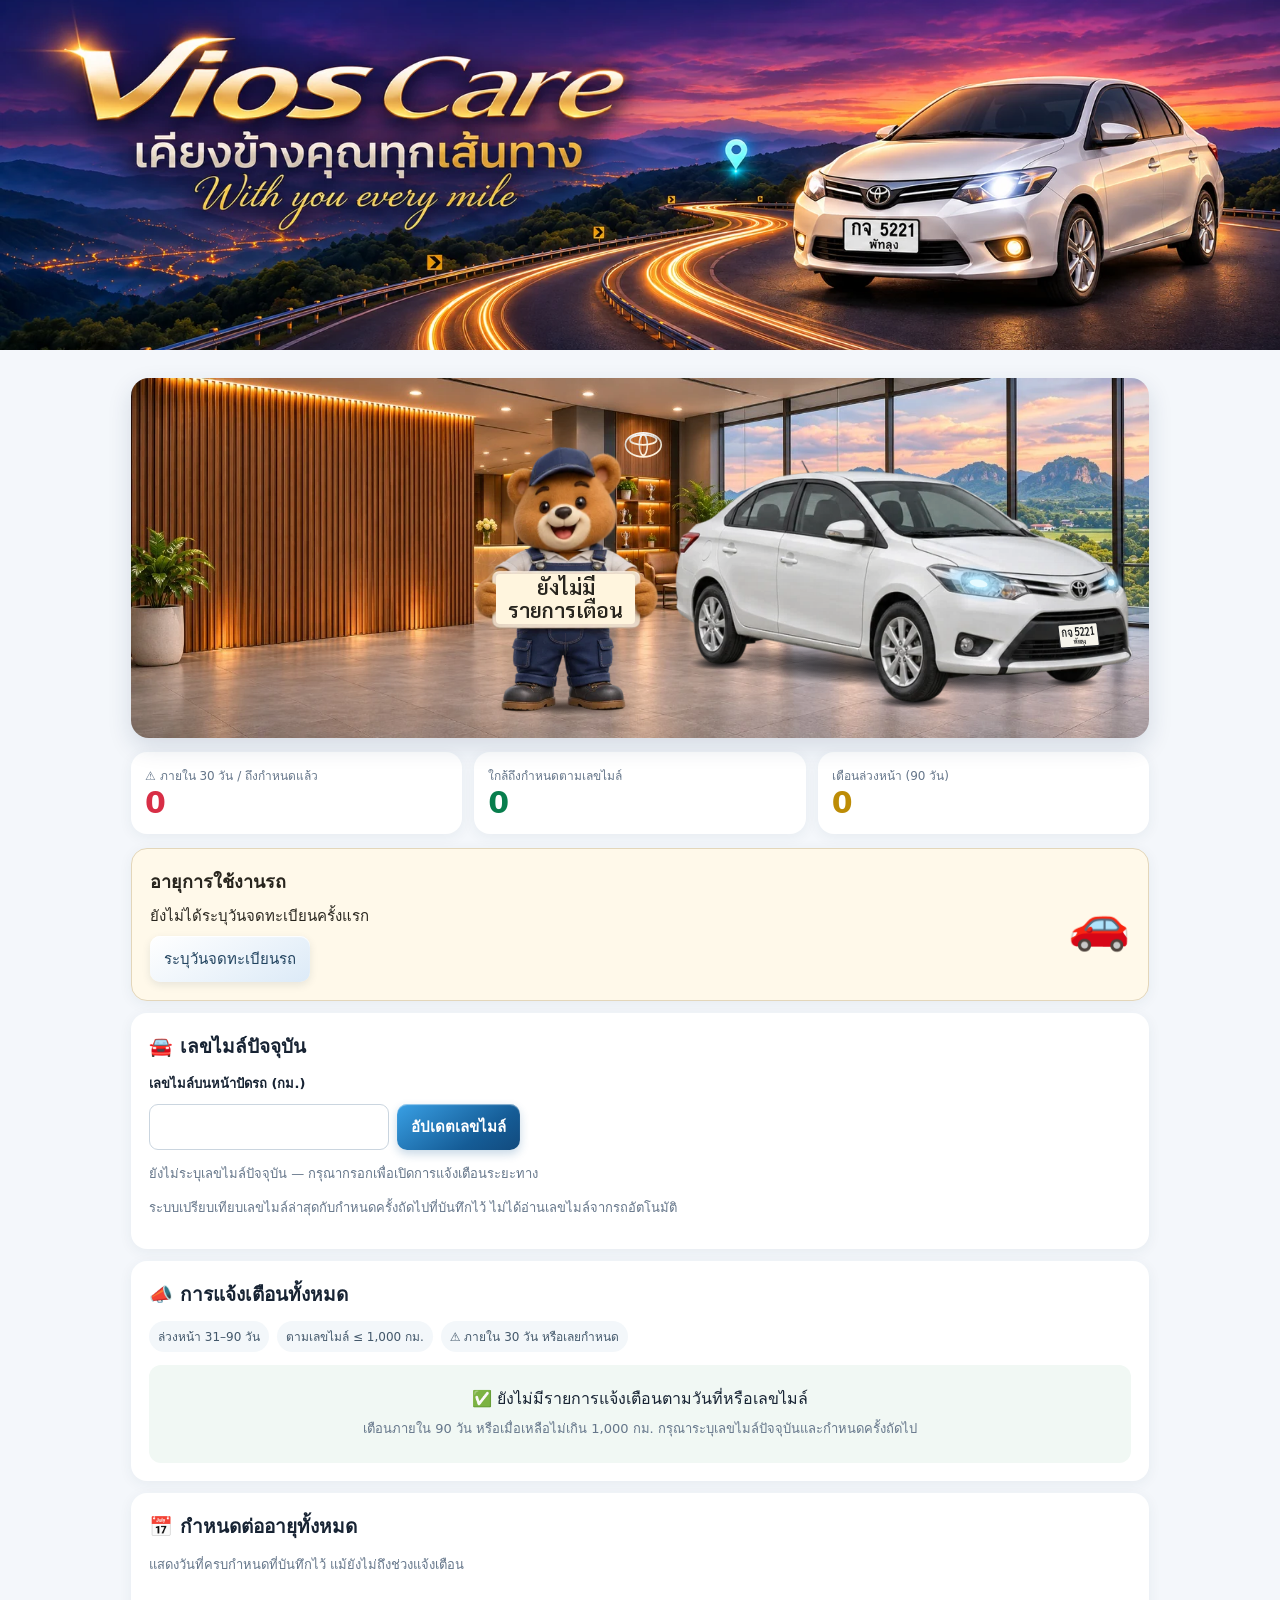
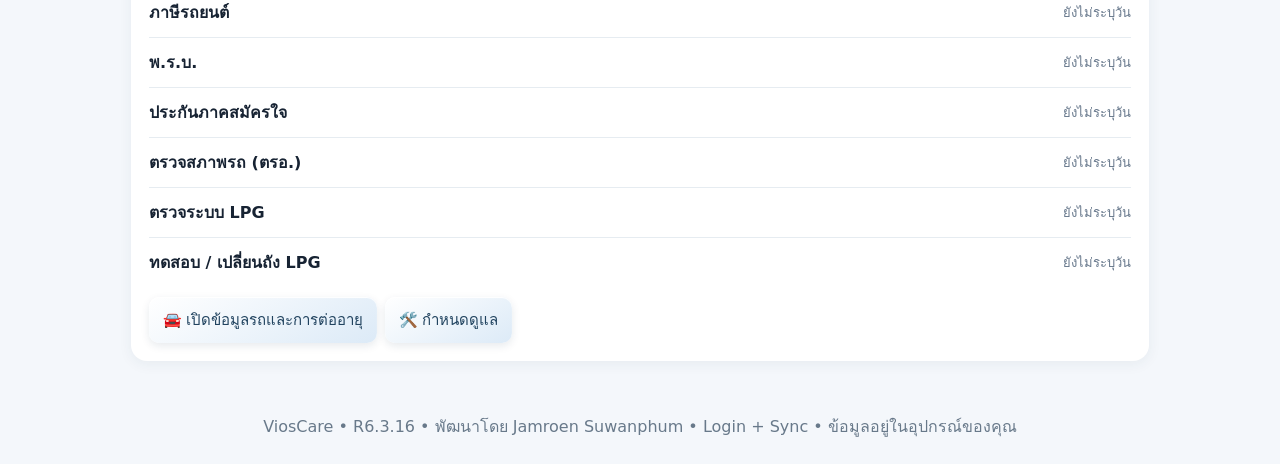
==== commit 2c820757: "Show live priority notices on the showroom wall: index.html" ====
--- a/index.html
+++ b/index.html
@@ -174,7 +174,9 @@
 <section id="ai" class="hidden"><div class="vios-chat-shell"><div class="vios-chat-banner" role="img" aria-label="ViosCare ผู้ช่วยดูแลรถ Toyota Vios รถสีขาวริมทะเล"></div><div class="vios-chat-heading"><span class="vios-chat-online"></span> ผู้ช่วย AI ViosCare <small>ถามเรื่องรถและข้อมูลที่บันทึกไว้ได้</small></div><div class="chatgpt-choices"><a id="openChatGpt" class="chatgpt-launch" aria-label="เปิดแอป ChatGPT" title="เปิดแอป ChatGPT" hidden><img src="https://upload.wikimedia.org/wikipedia/commons/0/04/ChatGPT_logo.svg" alt="" width="48" height="48" onerror="this.hidden=true;this.nextElementSibling.hidden=false"><span hidden aria-hidden="true">GPT</span></a></div><div id="viosAiMessages" aria-live="polite"><div class="vios-ai-bubble assistant">สวัสดีครับ มีอะไรให้ผมช่วยดูแลรถ Vios ของคุณบ้างครับ</div></div><div class="vios-chat-controls"><div class="vios-chat-compose"><textarea id="viosAiQuestion" rows="1" aria-label="พิมพ์คำถาม" placeholder="พิมพ์คำถามที่นี่..."></textarea><button id="viosAiMic" type="button" aria-label="เริ่มหรือหยุดสนทนาด้วยเสียง">🎤<span class="vios-mic-label">เริ่มสนทนา</span></button><button id="viosAiSend" type="button" aria-label="ส่งข้อความ">➤</button></div><div class="vios-chat-shortcut-title">คำถามลัด · แตะเพื่อวิเคราะห์ทันที</div><div class="vios-ai-presets"><button type="button" data-vios-q="ช่วยวิเคราะห์ประวัติซ่อมบำรุงรถที่บันทึกไว้ สรุปงานล่าสุด ค่าใช้จ่าย และสิ่งที่ควรติดตาม">🔧 <span>ประวัติซ่อม</span></button><button type="button" data-vios-q="ช่วยตรวจวันครบกำหนดต่ออายุภาษีรถ ประกันภัย พ.ร.บ. และตรวจสภาพ LPG จากข้อมูลในแอป พร้อมบอกวันที่">📅 <span>วันต่ออายุ</span></button><button type="button" data-vios-q="ช่วยวิเคราะห์ประวัติเติมน้ำมันเบนซินและ LPG ล่าสุดในแอป สรุปปริมาณ ค่าใช้จ่าย และแนวโน้มที่คำนวณได้">⛽ <span>เบนซิน / LPG</span></button><button type="button" data-vios-q="ช่วยตรวจรายการบำรุงรักษาและการต่ออายุที่ใกล้ครบกำหนดจากข้อมูลรถ พร้อมจัดลำดับสิ่งที่ควรทำ">🔔 <span>ใกล้ครบกำหนด</span></button></div><p id="viosAiStatus" role="status" aria-live="polite">พร้อมช่วยดูแลรถของคุณ</p><p class="vios-chat-privacy">เมื่ออนุญาตครั้งแรก ระบบจะส่งข้อมูลรถที่เกี่ยวข้องให้ Gemini เพื่อวิเคราะห์เท่านั้น · AI ไม่แก้ไขข้อมูลรถ</p></div><input type="checkbox" id="viosAiAutoSpeak" checked hidden><button id="viosAiReplay" hidden type="button">ฟังซ้ำ</button><button id="viosAiStop" hidden type="button">หยุด</button></div></section>
 <section id="home">
 <div class="card dashboard-hero">
-  <h2><span class="mile-bell" aria-hidden="true">🔔</span> ศูนย์แจ้งเตือนรถของฉัน</h2>
+  <div class="mile-wall" role="region" aria-label="รายการแจ้งเตือนรถที่ควรดูก่อน">
+    <div class="mile-strip" hidden></div><div class="mile-strip" hidden></div><div class="mile-strip" hidden></div>
+  </div>
   <div class="mile-stage">
     <div class="mile-road" aria-hidden="true"></div>
     <div class="mile-car" aria-hidden="true"><i class="mile-park"></i>
@@ -368,8 +370,8 @@
   }
   const urgent=a.filter(item=>item.level==='red').length;
   const sign=$('mileSign');
-  const state=urgent?'เร่งด่วน':a.length?'เตือนล่วงหน้า':'ยังไม่มี';
-  const count=a.length?(urgent||a.length)+' รายการ':'รายการเตือน';
+  const state=urgent?'แจ้งเตือน':a.length?'เตือนล่วงหน้า':'ยังไม่มี';
+  const count=a.length?a.length+' รายการ':'รายการเตือน';
   $('mileState').textContent=state;
   $('mileCount').textContent=count;
   sign.firstElementChild.setAttribute('aria-label',state+' '+count);
@@ -377,6 +379,16 @@
   updateUrgentBanner(a);
   const order={red:0,green:1,yellow:2};a.sort((x,y)=>order[x.level]-order[y.level]||(x.days??99999)-(y.days??99999));
   for(const [level,id] of [['red','overdueCount'],['green','nearCount'],['yellow','earlyCount']])$(id).textContent=a.filter(x=>x.level===level).length;
+  document.querySelectorAll('.mile-strip').forEach((strip,index)=>{
+    const item=a[index];
+    strip.hidden=!item;
+    if(!item)return;
+    strip.className='mile-strip '+item.level;
+    const symbol=item.level==='red'?'⚠':item.days===null?'◉':'◷';
+    const detail=item.meta.split(' • ').find(part=>item.days!==null?part.startsWith('วันที่ '):part.endsWith('กม.'))||item.meta.split(' • ')[0];
+    const content='<b>'+esc(item.label)+'</b><strong><span aria-hidden="true">'+symbol+'</span> '+esc(item.status)+'</strong><small>'+esc(detail)+'</small>';
+    if(strip._content!==content){strip.innerHTML=content;strip._content=content}
+  });
   $('alerts').innerHTML=a.map(x=>x.html).join('')||'<div class="empty-state">✅ ยังไม่มีรายการแจ้งเตือนตามวันที่หรือเลขไมล์<br><span class="muted">เตือนภายใน 90 วัน หรือเมื่อเหลือไม่เกิน 1,000 กม. กรุณาระบุเลขไมล์ปัจจุบันและกำหนดครั้งถัดไป</span></div>';
   renderVehicleAge();
   const upcoming=renewalDates().map(([key,label])=>[label,renewalDue(key)]);
--- a/mile-banner.css
+++ b/mile-banner.css
@@ -7,18 +7,18 @@
 .mile-car::before{content:"";position:absolute;inset:0;background:url("data:image/svg+xml,%3Csvg%20xmlns%3D%22http%3A%2F%2Fwww.w3.org%2F2000%2Fsvg%22%20viewBox%3D%220%200%20570%20316%22%3E%3Cdefs%3E%3CradialGradient%20id%3D%22s%22%3E%3Cstop%20stop-color%3D%22%2306080b%22%20stop-opacity%3D%22.9%22%2F%3E%3Cstop%20offset%3D%22.48%22%20stop-color%3D%22%23080a0d%22%20stop-opacity%3D%22.57%22%2F%3E%3Cstop%20offset%3D%221%22%20stop-color%3D%22%23080a0d%22%20stop-opacity%3D%220%22%2F%3E%3C%2FradialGradient%3E%3C%2Fdefs%3E%3Cg%20fill%3D%22url(%23s)%22%3E%3Cellipse%20cx%3D%22276%22%20cy%3D%22269%22%20rx%3D%22255%22%20ry%3D%2223%22%20transform%3D%22rotate(4%20276%20269)%22%2F%3E%3Cellipse%20cx%3D%2261%22%20cy%3D%22260%22%20rx%3D%2240%22%20ry%3D%228%22%2F%3E%3Cellipse%20cx%3D%22298%22%20cy%3D%22307%22%20rx%3D%2248%22%20ry%3D%228%22%2F%3E%3Cellipse%20cx%3D%22491%22%20cy%3D%22283%22%20rx%3D%2233%22%20ry%3D%226%22%2F%3E%3C%2Fg%3E%3C%2Fsvg%3E") center bottom / contain no-repeat;pointer-events:none}
 .mile-car i{position:absolute;inset:0;background-position:center bottom;background-repeat:no-repeat;background-size:contain}
 .mile-park{transform:scaleX(-1)}
-.mile-walk{position:absolute;right:61%;right:calc(31.5% + min(27.5%, clamp(95.7px, 16.884vw, 121px)) + 14px);bottom:2%;height:94%;width:90px;width:clamp(90px,15.88vw,113.8px);animation:mile-arrive 4.6s 4.8s cubic-bezier(.25,.35,.35,1) both}
-.mile-bear{position:relative;height:100%;aspect-ratio:366/520;margin:auto;background-position:center;background-size:100% 100%;animation:mile-step .46s 4.8s 10 ease-in-out}
+.mile-walk{position:absolute;right:61%;right:calc(31.5% + min(27.5%, clamp(95.7px, 16.884vw, 121px)) + 14px);bottom:2%;height:94%;width:90px;width:clamp(90px,15.88vw,113.8px);animation:mile-arrive 4.6s 4.8s cubic-bezier(.22,.23,.66,.94) both}
+.mile-bear{position:relative;height:100%;aspect-ratio:366/520;margin:auto;background-position:center;background-size:100% 100%;}
 #mileSign{position:absolute;left:13%;top:48%;width:74%;height:19%;border-radius:4px;overflow:hidden}
 #mileSign svg{display:block;width:100%;height:100%;fill:currentColor;font-family:Sarabun,sans-serif;font-weight:600;text-anchor:middle}
 #mileSign.early{background:#ffe08a;color:#171717}#mileSign.urgent{background:#991b1b;color:white}#mileSign.clear{background:#fff5de;color:#28251e}
 @keyframes mile-drive{from{transform:translate(-60%,-14%) scale(.47)}to{transform:translate(0,0) scale(1)}}
 /* Start beyond the clipped banner edge, including the title column in landscape. */
 @keyframes mile-arrive{from{right:var(--walk-entry,calc(100% + 24px))}}
-@keyframes mile-step{50%{transform:translateY(-3px) rotate(-1.5deg)}}
+
 @media(prefers-reduced-motion:reduce){html:not(.motion-enabled) .dashboard-hero:not(.manual-replay) *{animation:none}}
 .mile-park{background-image:url([data-uri])}
-.mile-bear{background-image:url([data-uri])}
+.mile-bear{--bear-art:url([data-uri])}
 /* Copyright 2018 The Mali Project Authors (https://github.com/cadsondemak/Mali)
 
 This Font Software is licensed under the SIL Open Font License, Version 1.1.
@@ -220,7 +220,7 @@
 @keyframes mile-ring{0%,100%{transform:rotate(-8deg)}50%{transform:rotate(8deg)}}
 @media(prefers-reduced-motion:reduce){html:not(.motion-enabled) .dashboard-hero .mile-bell{animation:none}}
 
-.mile-bear{transform-origin:50% 96%;animation:mile-step .46s 4.8s 10 ease-in-out,mile-sign-sway 3.6s ease-in-out 9.4s infinite}
+.mile-bear{transform-origin:50% 96%;animation:mile-sign-sway 3.6s ease-in-out 9.4s infinite}
 @keyframes mile-sign-sway{
   0%,50%,100%{transform:rotate(0)}
   25%{transform:rotate(1.2deg)}
@@ -230,7 +230,7 @@
 
 /* Keep the scenery still while the car, bear and live sign replay above it. */
 .dashboard-hero.card {
-  background: linear-gradient(180deg,rgba(19,13,11,.65),transparent 50%),url("[data-uri]") center bottom / cover no-repeat #3b322e;
+  background: url("data:image/svg+xml,%3Csvg%20xmlns%3D%22http%3A%2F%2Fwww.w3.org%2F2000%2Fsvg%22%20width%3D%221536%22%20height%3D%22512%22%20viewBox%3D%220%200%201536%20512%22%20preserveAspectRatio%3D%22none%22%3E%3Cdefs%3E%3ClinearGradient%20id%3D%22silver%22%20x2%3D%22.25%22%20y2%3D%221%22%3E%3Cstop%20stop-color%3D%22%23fff%22%2F%3E%3Cstop%20offset%3D%22.48%22%20stop-color%3D%22%23d4d1c9%22%2F%3E%3Cstop%20offset%3D%221%22%20stop-color%3D%22%23fff2dc%22%2F%3E%3C%2FlinearGradient%3E%3C%2Fdefs%3E%3Cg%20fill%3D%22none%22%20stroke%3D%22url(%23silver)%22%20stroke-width%3D%222.5%22%3E%3Cellipse%20cx%3D%22773%22%20cy%3D%2295%22%20rx%3D%2227%22%20ry%3D%2217%22%2F%3E%3Cellipse%20cx%3D%22773%22%20cy%3D%2295%22%20rx%3D%226%22%20ry%3D%2215%22%2F%3E%3Cellipse%20cx%3D%22773%22%20cy%3D%2288%22%20rx%3D%2220%22%20ry%3D%227%22%2F%3E%3C%2Fg%3E%3C%2Fsvg%3E") center bottom / cover no-repeat,url("[data-uri]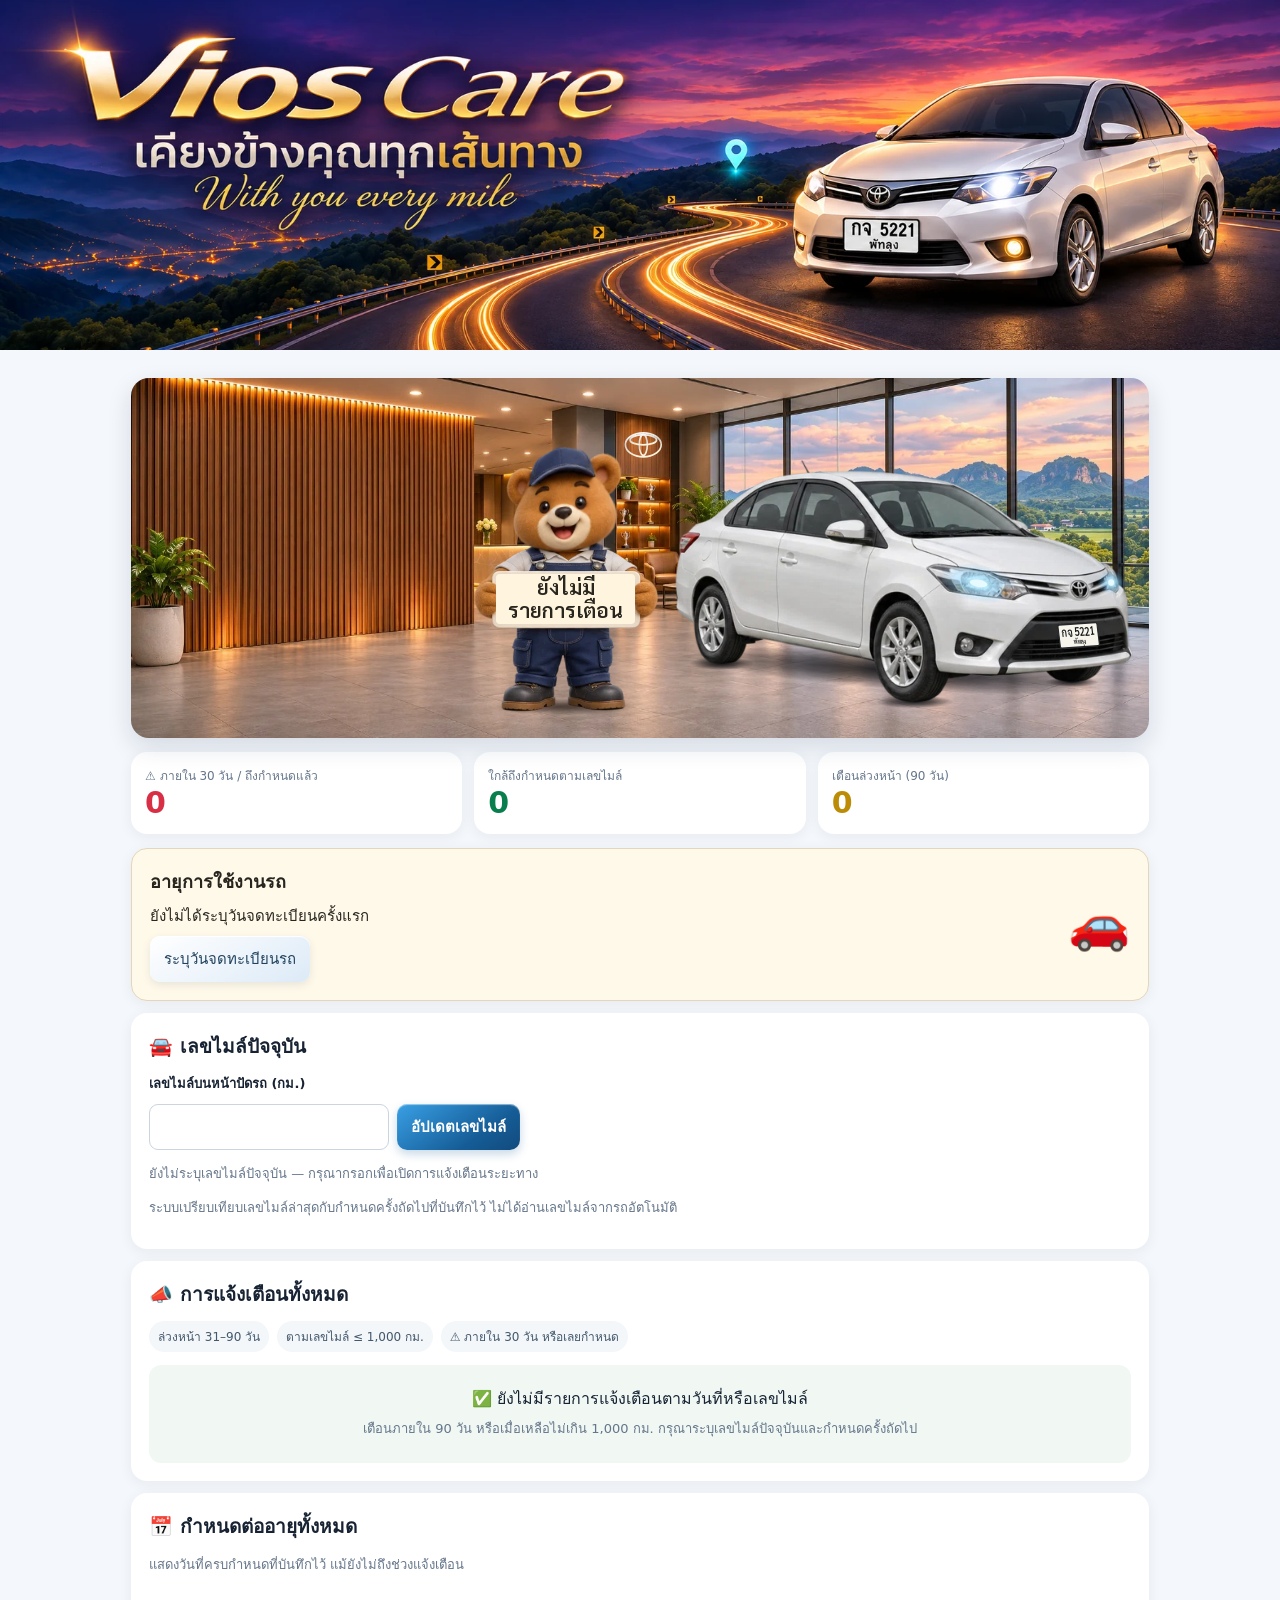
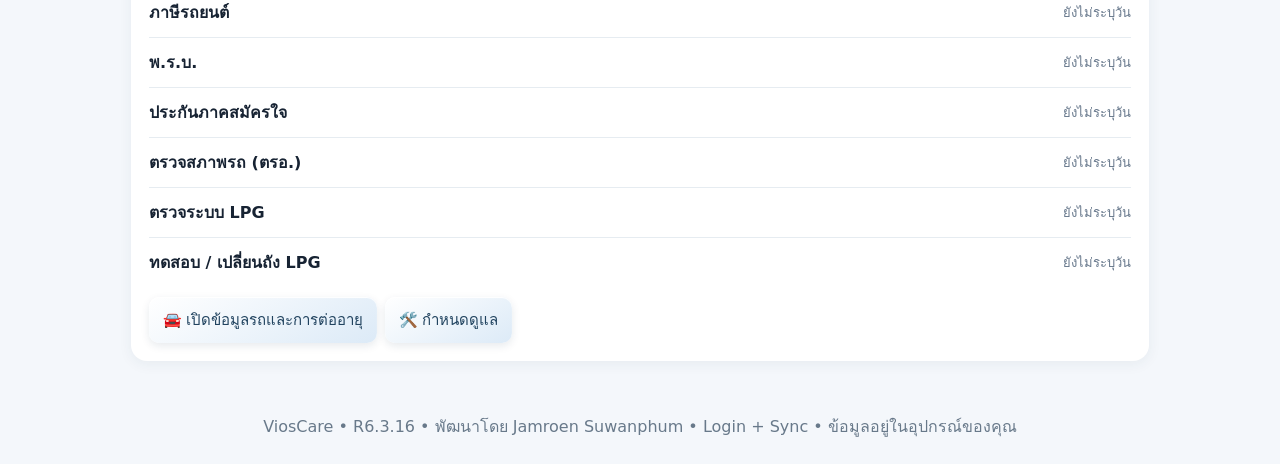
==== commit b2bbdd71: "Use Mali lettering for service names on scrollable acrylic reminder strips: index.html" ====
--- a/index.html
+++ b/index.html
@@ -174,9 +174,7 @@
 <section id="ai" class="hidden"><div class="vios-chat-shell"><div class="vios-chat-banner" role="img" aria-label="ViosCare ผู้ช่วยดูแลรถ Toyota Vios รถสีขาวริมทะเล"></div><div class="vios-chat-heading"><span class="vios-chat-online"></span> ผู้ช่วย AI ViosCare <small>ถามเรื่องรถและข้อมูลที่บันทึกไว้ได้</small></div><div class="chatgpt-choices"><a id="openChatGpt" class="chatgpt-launch" aria-label="เปิดแอป ChatGPT" title="เปิดแอป ChatGPT" hidden><img src="https://upload.wikimedia.org/wikipedia/commons/0/04/ChatGPT_logo.svg" alt="" width="48" height="48" onerror="this.hidden=true;this.nextElementSibling.hidden=false"><span hidden aria-hidden="true">GPT</span></a></div><div id="viosAiMessages" aria-live="polite"><div class="vios-ai-bubble assistant">สวัสดีครับ มีอะไรให้ผมช่วยดูแลรถ Vios ของคุณบ้างครับ</div></div><div class="vios-chat-controls"><div class="vios-chat-compose"><textarea id="viosAiQuestion" rows="1" aria-label="พิมพ์คำถาม" placeholder="พิมพ์คำถามที่นี่..."></textarea><button id="viosAiMic" type="button" aria-label="เริ่มหรือหยุดสนทนาด้วยเสียง">🎤<span class="vios-mic-label">เริ่มสนทนา</span></button><button id="viosAiSend" type="button" aria-label="ส่งข้อความ">➤</button></div><div class="vios-chat-shortcut-title">คำถามลัด · แตะเพื่อวิเคราะห์ทันที</div><div class="vios-ai-presets"><button type="button" data-vios-q="ช่วยวิเคราะห์ประวัติซ่อมบำรุงรถที่บันทึกไว้ สรุปงานล่าสุด ค่าใช้จ่าย และสิ่งที่ควรติดตาม">🔧 <span>ประวัติซ่อม</span></button><button type="button" data-vios-q="ช่วยตรวจวันครบกำหนดต่ออายุภาษีรถ ประกันภัย พ.ร.บ. และตรวจสภาพ LPG จากข้อมูลในแอป พร้อมบอกวันที่">📅 <span>วันต่ออายุ</span></button><button type="button" data-vios-q="ช่วยวิเคราะห์ประวัติเติมน้ำมันเบนซินและ LPG ล่าสุดในแอป สรุปปริมาณ ค่าใช้จ่าย และแนวโน้มที่คำนวณได้">⛽ <span>เบนซิน / LPG</span></button><button type="button" data-vios-q="ช่วยตรวจรายการบำรุงรักษาและการต่ออายุที่ใกล้ครบกำหนดจากข้อมูลรถ พร้อมจัดลำดับสิ่งที่ควรทำ">🔔 <span>ใกล้ครบกำหนด</span></button></div><p id="viosAiStatus" role="status" aria-live="polite">พร้อมช่วยดูแลรถของคุณ</p><p class="vios-chat-privacy">เมื่ออนุญาตครั้งแรก ระบบจะส่งข้อมูลรถที่เกี่ยวข้องให้ Gemini เพื่อวิเคราะห์เท่านั้น · AI ไม่แก้ไขข้อมูลรถ</p></div><input type="checkbox" id="viosAiAutoSpeak" checked hidden><button id="viosAiReplay" hidden type="button">ฟังซ้ำ</button><button id="viosAiStop" hidden type="button">หยุด</button></div></section>
 <section id="home">
 <div class="card dashboard-hero">
-  <div class="mile-wall" role="region" aria-label="รายการแจ้งเตือนรถที่ควรดูก่อน">
-    <div class="mile-strip" hidden></div><div class="mile-strip" hidden></div><div class="mile-strip" hidden></div>
-  </div>
+  <div id="mileWall" class="mile-wall" role="region" aria-label="รายการแจ้งเตือนรถทั้งหมด" tabindex="0"></div>
   <div class="mile-stage">
     <div class="mile-road" aria-hidden="true"></div>
     <div class="mile-car" aria-hidden="true"><i class="mile-park"></i>
@@ -379,10 +377,10 @@
   updateUrgentBanner(a);
   const order={red:0,green:1,yellow:2};a.sort((x,y)=>order[x.level]-order[y.level]||(x.days??99999)-(y.days??99999));
   for(const [level,id] of [['red','overdueCount'],['green','nearCount'],['yellow','earlyCount']])$(id).textContent=a.filter(x=>x.level===level).length;
-  document.querySelectorAll('.mile-strip').forEach((strip,index)=>{
-    const item=a[index];
-    strip.hidden=!item;
-    if(!item)return;
+  const wall=$('mileWall');
+  while(wall.children.length>a.length)wall.lastElementChild.remove();
+  a.forEach((item,index)=>{
+    const strip=wall.children[index]||wall.appendChild(document.createElement('div'));
     strip.className='mile-strip '+item.level;
     const symbol=item.level==='red'?'⚠':item.days===null?'◉':'◷';
     const detail=item.meta.split(' • ').find(part=>item.days!==null?part.startsWith('วันที่ '):part.endsWith('กม.'))||item.meta.split(' • ')[0];
--- a/mile-banner.css
+++ b/mile-banner.css
@@ -310,12 +310,21 @@
 .dashboard-hero.rewinding .mile-legs::before,.dashboard-hero.rewinding .mile-legs::after {animation:none!important}
 
 .mile-wall {
-  display:grid;gap:4px;min-width:0;align-content:center;
-  position:relative;z-index:1;pointer-events:none;
+  --strip-height:clamp(36px,5vw,60px);
+  display:grid;grid-auto-rows:var(--strip-height);gap:4px;min-width:0;align-content:start;
+  box-sizing:border-box;max-height:calc(4 * var(--strip-height) + 20px);padding:4px;
+  overflow-y:auto;overflow-x:hidden;touch-action:pan-y;
+  position:relative;z-index:3;scrollbar-width:thin;scrollbar-color:#ba9a68 transparent;
+}
+.mile-wall:empty {display:none}
+.mile-wall:focus-visible {outline:2px solid #fff2c4;outline-offset:-2px}
+@media (min-width:640px) and (orientation:landscape) {
+  .mile-wall {--strip-height:clamp(32px,9.6vh,60px)}
+  .mile-wall:empty {display:block;visibility:hidden}
 }
 .mile-strip {
   display:grid;grid-template-columns:minmax(0,1fr) auto;align-items:center;
-  column-gap:6px;padding:4px 9px;border:1px solid rgba(255,255,255,.55);
+  min-height:0;align-content:center;column-gap:6px;padding:2px 7px;border:1px solid rgba(255,255,255,.55);
   border-radius:8px;box-shadow:0 2px 6px #241b1438,inset 0 1px #ffffff42;
   font:600 clamp(12px,1.5vw,20px)/1.22 Sarabun,sans-serif;
   animation:mile-panel-in .42s ease-out 9.85s both;
@@ -323,10 +332,15 @@
 .mile-strip[hidden] {display:none}
 .mile-strip:nth-child(2) {animation-delay:10.35s}
 .mile-strip:nth-child(3) {animation-delay:10.85s}
+.mile-strip:nth-child(n+4) {animation-delay:11.35s}
 .mile-strip b,.mile-strip small {overflow:hidden;text-overflow:ellipsis;white-space:nowrap}
 .mile-strip small {grid-column:1/-1;font-size:.83em}
 .mile-strip.red {background:rgba(129,22,41,.95);color:white}
-.mile-strip.yellow {background:rgba(255,222,144,.94);color:#322411}
+.mile-strip.yellow {
+  background:linear-gradient(115deg,rgba(255,250,215,.76),rgba(255,238,170,.60));
+  color:#20170b;border-color:#fff4cdd9 #c4a36eab #917345b8 #fff5d2d9;
+  box-shadow:inset 0 1px 1px #fffbeddb,inset 0 -1px 1px #ffedbd82,0 2px 3px #29180866;
+}
 .mile-strip.green {background:rgba(206,242,218,.94);color:#123d2c}
 @media (min-width:640px) and (orientation:landscape) {
   .mile-wall {padding:4px 0 4px 7%}
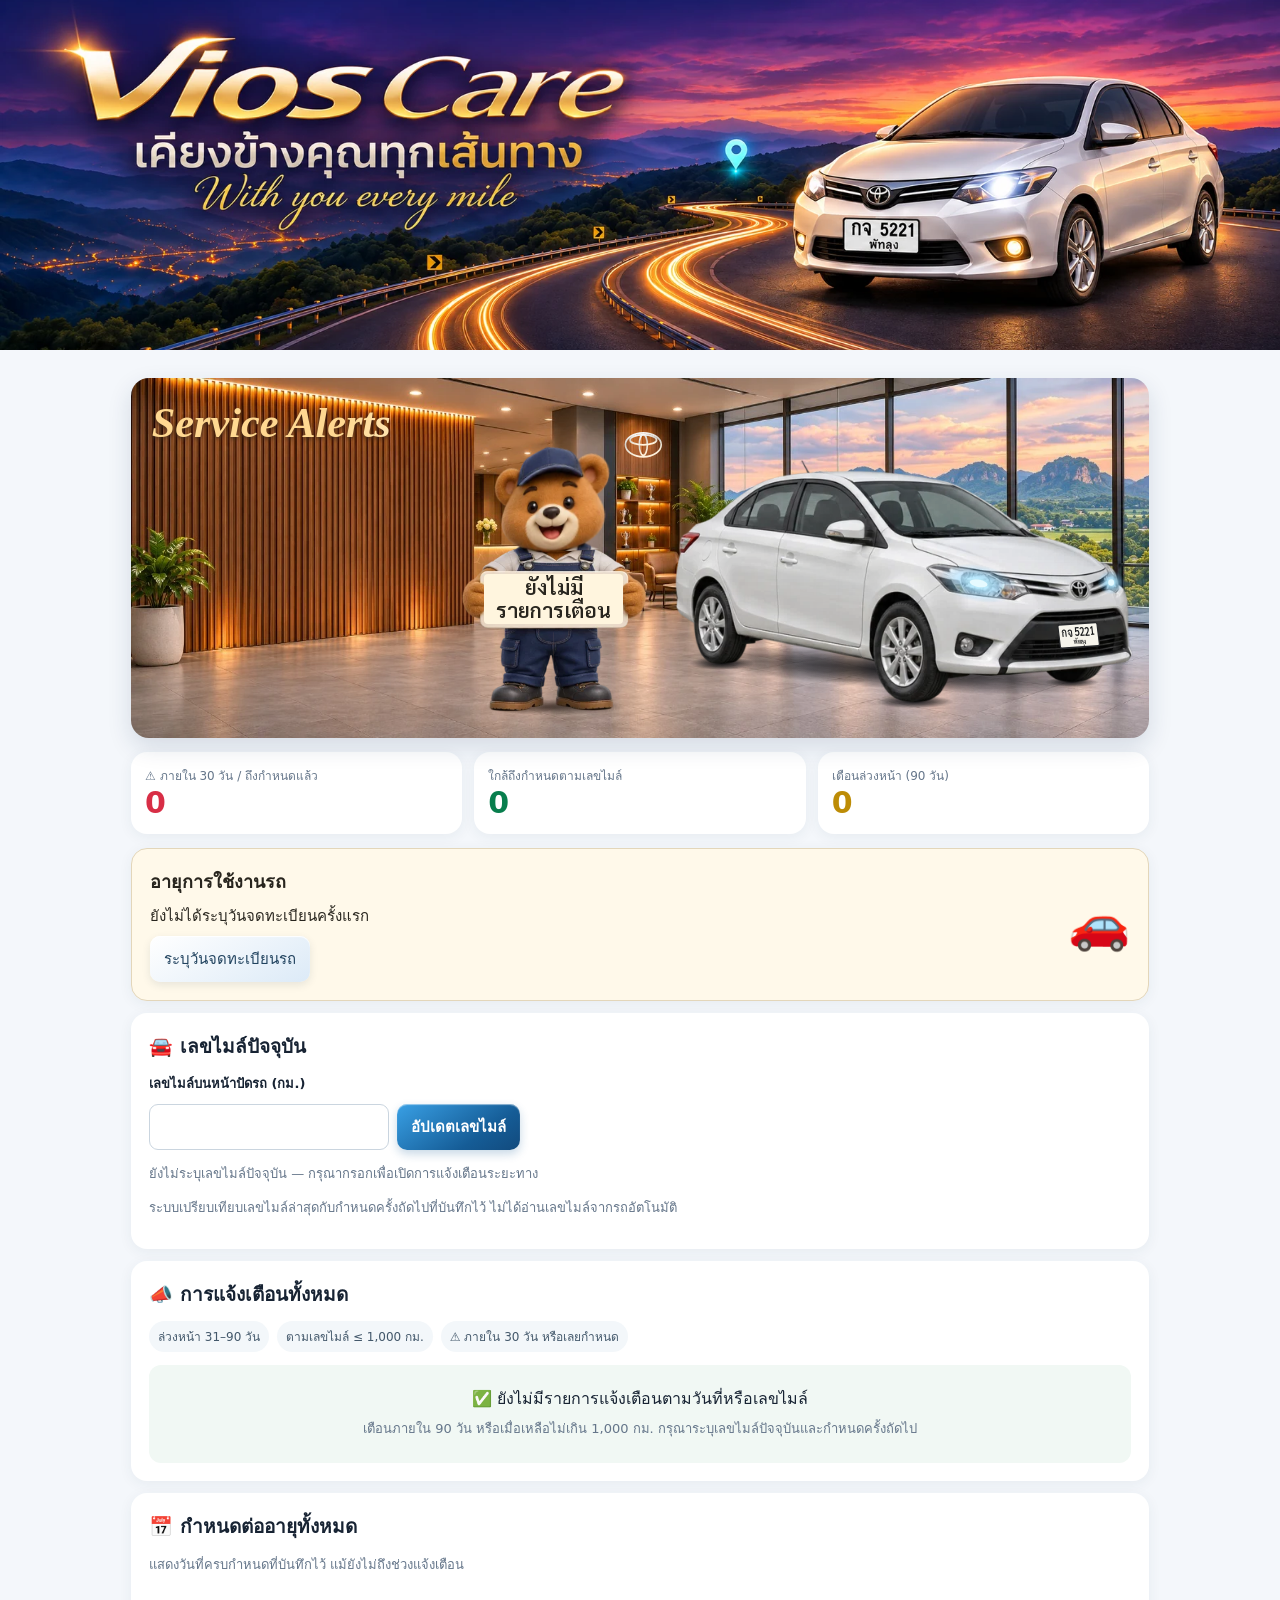
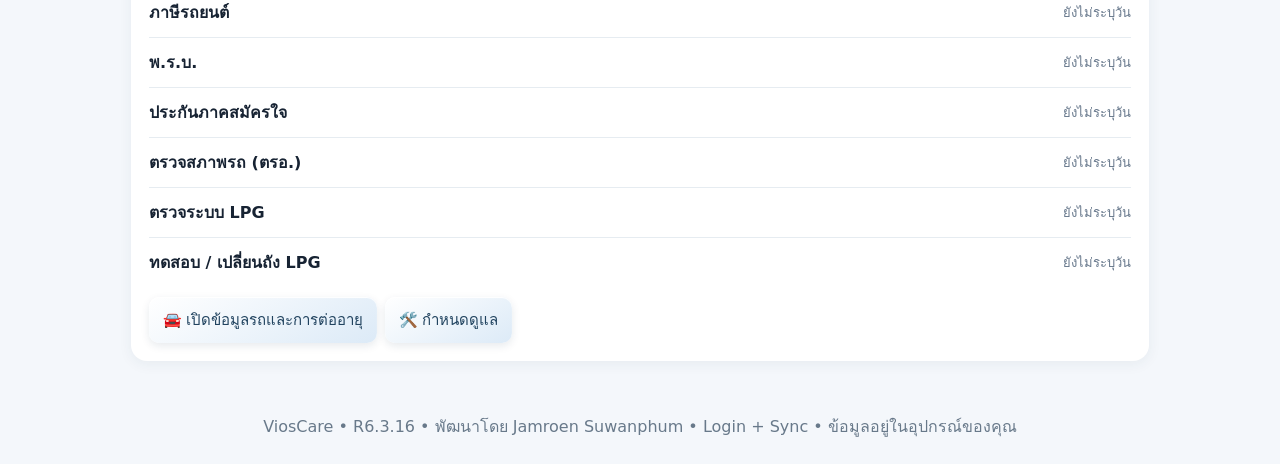
==== commit c8f11a32: "Show nearest service reminders as compact icons beside the mascot: index.html" ====
--- a/index.html
+++ b/index.html
@@ -174,7 +174,7 @@
 <section id="ai" class="hidden"><div class="vios-chat-shell"><div class="vios-chat-banner" role="img" aria-label="ViosCare ผู้ช่วยดูแลรถ Toyota Vios รถสีขาวริมทะเล"></div><div class="vios-chat-heading"><span class="vios-chat-online"></span> ผู้ช่วย AI ViosCare <small>ถามเรื่องรถและข้อมูลที่บันทึกไว้ได้</small></div><div class="chatgpt-choices"><a id="openChatGpt" class="chatgpt-launch" aria-label="เปิดแอป ChatGPT" title="เปิดแอป ChatGPT" hidden><img src="https://upload.wikimedia.org/wikipedia/commons/0/04/ChatGPT_logo.svg" alt="" width="48" height="48" onerror="this.hidden=true;this.nextElementSibling.hidden=false"><span hidden aria-hidden="true">GPT</span></a></div><div id="viosAiMessages" aria-live="polite"><div class="vios-ai-bubble assistant">สวัสดีครับ มีอะไรให้ผมช่วยดูแลรถ Vios ของคุณบ้างครับ</div></div><div class="vios-chat-controls"><div class="vios-chat-compose"><textarea id="viosAiQuestion" rows="1" aria-label="พิมพ์คำถาม" placeholder="พิมพ์คำถามที่นี่..."></textarea><button id="viosAiMic" type="button" aria-label="เริ่มหรือหยุดสนทนาด้วยเสียง">🎤<span class="vios-mic-label">เริ่มสนทนา</span></button><button id="viosAiSend" type="button" aria-label="ส่งข้อความ">➤</button></div><div class="vios-chat-shortcut-title">คำถามลัด · แตะเพื่อวิเคราะห์ทันที</div><div class="vios-ai-presets"><button type="button" data-vios-q="ช่วยวิเคราะห์ประวัติซ่อมบำรุงรถที่บันทึกไว้ สรุปงานล่าสุด ค่าใช้จ่าย และสิ่งที่ควรติดตาม">🔧 <span>ประวัติซ่อม</span></button><button type="button" data-vios-q="ช่วยตรวจวันครบกำหนดต่ออายุภาษีรถ ประกันภัย พ.ร.บ. และตรวจสภาพ LPG จากข้อมูลในแอป พร้อมบอกวันที่">📅 <span>วันต่ออายุ</span></button><button type="button" data-vios-q="ช่วยวิเคราะห์ประวัติเติมน้ำมันเบนซินและ LPG ล่าสุดในแอป สรุปปริมาณ ค่าใช้จ่าย และแนวโน้มที่คำนวณได้">⛽ <span>เบนซิน / LPG</span></button><button type="button" data-vios-q="ช่วยตรวจรายการบำรุงรักษาและการต่ออายุที่ใกล้ครบกำหนดจากข้อมูลรถ พร้อมจัดลำดับสิ่งที่ควรทำ">🔔 <span>ใกล้ครบกำหนด</span></button></div><p id="viosAiStatus" role="status" aria-live="polite">พร้อมช่วยดูแลรถของคุณ</p><p class="vios-chat-privacy">เมื่ออนุญาตครั้งแรก ระบบจะส่งข้อมูลรถที่เกี่ยวข้องให้ Gemini เพื่อวิเคราะห์เท่านั้น · AI ไม่แก้ไขข้อมูลรถ</p></div><input type="checkbox" id="viosAiAutoSpeak" checked hidden><button id="viosAiReplay" hidden type="button">ฟังซ้ำ</button><button id="viosAiStop" hidden type="button">หยุด</button></div></section>
 <section id="home">
 <div class="card dashboard-hero">
-  <div id="mileWall" class="mile-wall" role="region" aria-label="รายการแจ้งเตือนรถทั้งหมด" tabindex="0"></div>
+  <div class="mile-notices"><h2 lang="en">Service Alerts</h2><div id="mileWall" class="mile-wall" role="region" aria-label="รายการแจ้งเตือนรถทั้งหมด" tabindex="0"></div></div>
   <div class="mile-stage">
     <div class="mile-road" aria-hidden="true"></div>
     <div class="mile-car" aria-hidden="true"><i class="mile-park"></i>
@@ -289,6 +289,34 @@
 function dayDiff(d){const t=new Date();return Math.round((Date.UTC(d.getFullYear(),d.getMonth(),d.getDate())-Date.UTC(t.getFullYear(),t.getMonth(),t.getDate()))/86400000)}function warrantyBadge(r){let d=warrantyEnd(r);if(!d)return r.warrantyType==='none'?'ไม่มีประกัน':'ไม่ระบุประกัน';let left=dayDiff(d);return left<0?'หมดประกันแล้ว ('+dateISO(d)+')':left<=30?'ใกล้หมดประกัน '+left+' วัน':'เหลือประกัน '+left+' วัน (ถึง '+dateISO(d)+')'}function link(url,label){try{let u=new URL(url);if(!['http:','https:'].includes(u.protocol))return '';return `<a href="${esc(u.href)}" target="_blank" rel="noopener noreferrer">${label}</a>`}catch{return ''}}function phone(v){return v?`<a href="tel:${esc(String(v).replace(/[^+0-9]/g,''))}">📞 ${esc(v)}</a>`:''}
 function setTab(tab){document.body.classList.toggle('overview-open',tab==='home');document.querySelectorAll('main section').forEach(s=>s.classList.toggle('hidden',s.id!==tab));document.querySelectorAll('nav button').forEach(b=>b.classList.toggle('active',b.dataset.tab===tab));render()}document.querySelectorAll('nav button').forEach(b=>b.onclick=()=>setTab(b.dataset.tab));cats.forEach(c=>{document.querySelector('[name=category]').add(new Option(c,c));$('filterCategory').add(new Option(c,c))});
 function render(){const repairs=[...db.repairs].sort((a,b)=>(b.date||'').localeCompare(a.date||''));renderAlerts();renderHistory();renderTasks();renderContacts();renderReport();renderRenewals();let sellers=[...new Set(repairs.map(r=>r.seller).filter(Boolean))],garages=[...new Set(repairs.map(r=>r.garage).filter(Boolean))];$('sellerList').innerHTML=sellers.map(s=>`<option value="${esc(s)}">`).join('');$('garageList').innerHTML=garages.map(s=>`<option value="${esc(s)}">`).join('')}
+const renewalIcons={
+  taxDue:['📘','ภาษีรถ'],prbDue:['📄','พ.ร.บ.'],inspectionDue:['🚘','ตรอ.','✓'],
+  lpgCheckDue:['🎛️','ตรวจแก๊ส'],tankTestDue:['🛢️','ถังแก๊ส']
+};
+function wallIcon(item){
+  if(renewalIcons[item.dueKey])return renewalIcons[item.dueKey];
+  if(item.label.startsWith('ประกันอะไหล่'))return ['⚙️','ประกันอะไหล่','✓'];
+  if(item.label.startsWith('ภาคสมัครใจ'))return ['🛡️','ประกันรถ'];
+  const symbol=/น้ำมันเครื่อง/.test(item.label)?'🛢️':/ยาง|ล้อ/.test(item.label)?'🛞':/แบต/.test(item.label)?'🔋':'🔧';
+  return [symbol,item.label];
+}
+function renderWallIcons(items){
+  const wall=$('mileWall');
+  const pages=[];
+  items.forEach((item,index)=>{
+    const [symbol,label,mark]=wallIcon(item);
+    const page=Math.floor(index/4);
+    if(!pages[page])pages[page]=[];
+    let status=item.status;
+    if(item.days>0)status=item.days+' วัน';
+    if(item.days===0)status='วันนี้';
+    if(item.days<0)status='เกิน '+Math.abs(item.days)+' วัน';
+    if(item.kmLeft!=null && item.days===null)status=item.kmLeft<0?'เกิน '+Math.abs(item.kmLeft).toLocaleString('th-TH')+' กม.':item.kmLeft===0?'ถึงกำหนด':item.kmLeft.toLocaleString('th-TH')+' กม.';
+    pages[page].push('<div class="mile-strip '+item.level+'" aria-label="'+esc(item.label+' '+item.status)+'"><span class="mile-glyph" aria-hidden="true">'+symbol+(mark?'<i>'+mark+'</i>':'')+'</span><b>'+esc(label)+'</b><small>'+esc(status)+'</small></div>');
+  });
+  const html=pages.map(group=>'<div class="mile-icon-page">'+group.join('')+'</div>').join('');
+  if(wall._content!==html){wall.innerHTML=html;wall._content=html}
+}
 function alertItem(label,days,meta,kmLeft=null,dueKey=null){
   let level=days!==null?(days<=30?'red':days<=90?'yellow':''):(kmLeft!==null?(kmLeft<=0?'red':kmLeft<=1000?'green':''):'');
   if(!level)return null;
@@ -302,7 +330,7 @@
     else action='เตือนล่วงหน้า';
   }else if(days>0)action='เร่งดำเนินการ';
   const heading=action?action+' · '+status:status;
-  return {level,days,label,meta,status,html:`<${tag}${attrs} class="alert-tile ${level}"><b class="alert-title">${esc(label)}</b><span class="alert-status">${esc(heading)}</span><span class="alert-date">${esc(meta)}</span></${tag}>`};
+  return {level,days,kmLeft,dueKey,label,meta,status,html:`<${tag}${attrs} class="alert-tile ${level}"><b class="alert-title">${esc(label)}</b><span class="alert-status">${esc(heading)}</span><span class="alert-date">${esc(meta)}</span></${tag}>`};
 }
 $('mileReplay').addEventListener('click',event=>{
   const banner=event.currentTarget.closest('.dashboard-hero');
@@ -375,18 +403,11 @@
   sign.firstElementChild.setAttribute('aria-label',state+' '+count);
   sign.className=urgent?'urgent':a.length?'early':'clear';
   updateUrgentBanner(a);
-  const order={red:0,green:1,yellow:2};a.sort((x,y)=>order[x.level]-order[y.level]||(x.days??99999)-(y.days??99999));
+  // Calendar and mileage have different units. Surface due items first, then upcoming dates, then remaining mileage.
+  const priority=item=>item.days!==null?(item.days<=0?0:2):(item.kmLeft<=0?1:3);
+  a.sort((x,y)=>priority(x)-priority(y)||((x.days??x.kmLeft)-(y.days??y.kmLeft)));
   for(const [level,id] of [['red','overdueCount'],['green','nearCount'],['yellow','earlyCount']])$(id).textContent=a.filter(x=>x.level===level).length;
-  const wall=$('mileWall');
-  while(wall.children.length>a.length)wall.lastElementChild.remove();
-  a.forEach((item,index)=>{
-    const strip=wall.children[index]||wall.appendChild(document.createElement('div'));
-    strip.className='mile-strip '+item.level;
-    const symbol=item.level==='red'?'⚠':item.days===null?'◉':'◷';
-    const detail=item.meta.split(' • ').find(part=>item.days!==null?part.startsWith('วันที่ '):part.endsWith('กม.'))||item.meta.split(' • ')[0];
-    const content='<b>'+esc(item.label)+'</b><strong><span aria-hidden="true">'+symbol+'</span> '+esc(item.status)+'</strong><small>'+esc(detail)+'</small>';
-    if(strip._content!==content){strip.innerHTML=content;strip._content=content}
-  });
+  renderWallIcons(a);
   $('alerts').innerHTML=a.map(x=>x.html).join('')||'<div class="empty-state">✅ ยังไม่มีรายการแจ้งเตือนตามวันที่หรือเลขไมล์<br><span class="muted">เตือนภายใน 90 วัน หรือเมื่อเหลือไม่เกิน 1,000 กม. กรุณาระบุเลขไมล์ปัจจุบันและกำหนดครั้งถัดไป</span></div>';
   renderVehicleAge();
   const upcoming=renewalDates().map(([key,label])=>[label,renewalDue(key)]);
--- a/mile-banner.css
+++ b/mile-banner.css
@@ -7,7 +7,7 @@
 .mile-car::before{content:"";position:absolute;inset:0;background:url("data:image/svg+xml,%3Csvg%20xmlns%3D%22http%3A%2F%2Fwww.w3.org%2F2000%2Fsvg%22%20viewBox%3D%220%200%20570%20316%22%3E%3Cdefs%3E%3CradialGradient%20id%3D%22s%22%3E%3Cstop%20stop-color%3D%22%2306080b%22%20stop-opacity%3D%22.9%22%2F%3E%3Cstop%20offset%3D%22.48%22%20stop-color%3D%22%23080a0d%22%20stop-opacity%3D%22.57%22%2F%3E%3Cstop%20offset%3D%221%22%20stop-color%3D%22%23080a0d%22%20stop-opacity%3D%220%22%2F%3E%3C%2FradialGradient%3E%3C%2Fdefs%3E%3Cg%20fill%3D%22url(%23s)%22%3E%3Cellipse%20cx%3D%22276%22%20cy%3D%22269%22%20rx%3D%22255%22%20ry%3D%2223%22%20transform%3D%22rotate(4%20276%20269)%22%2F%3E%3Cellipse%20cx%3D%2261%22%20cy%3D%22260%22%20rx%3D%2240%22%20ry%3D%228%22%2F%3E%3Cellipse%20cx%3D%22298%22%20cy%3D%22307%22%20rx%3D%2248%22%20ry%3D%228%22%2F%3E%3Cellipse%20cx%3D%22491%22%20cy%3D%22283%22%20rx%3D%2233%22%20ry%3D%226%22%2F%3E%3C%2Fg%3E%3C%2Fsvg%3E") center bottom / contain no-repeat;pointer-events:none}
 .mile-car i{position:absolute;inset:0;background-position:center bottom;background-repeat:no-repeat;background-size:contain}
 .mile-park{transform:scaleX(-1)}
-.mile-walk{position:absolute;right:61%;right:calc(31.5% + min(27.5%, clamp(95.7px, 16.884vw, 121px)) + 14px);bottom:2%;height:94%;width:90px;width:clamp(90px,15.88vw,113.8px);animation:mile-arrive 4.6s 4.8s cubic-bezier(.22,.23,.66,.94) both}
+.mile-walk{position:absolute;right:61%;right:calc(31.5% + min(27.5%, clamp(95.7px, 16.884vw, 121px)) + 21px);bottom:2%;height:94%;width:90px;width:clamp(90px,15.88vw,113.8px);animation:mile-arrive 4.6s 4.8s cubic-bezier(.22,.23,.66,.94) both}
 .mile-bear{position:relative;height:100%;aspect-ratio:366/520;margin:auto;background-position:center;background-size:100% 100%;}
 #mileSign{position:absolute;left:13%;top:48%;width:74%;height:19%;border-radius:4px;overflow:hidden}
 #mileSign svg{display:block;width:100%;height:100%;fill:currentColor;font-family:Sarabun,sans-serif;font-weight:600;text-anchor:middle}
@@ -268,7 +268,7 @@
   }
   .mile-stage .mile-walk {
     --walk-entry:calc(151.52% + 4px);
-    right:calc(71% + 12px);width:min(28%,24vh,190px);height:auto;
+    right:calc(71% + 24px);width:min(28%,24vh,190px);height:auto;
     aspect-ratio:366/520;bottom:7%;
   }
 }
@@ -309,42 +309,47 @@
 }
 .dashboard-hero.rewinding .mile-legs::before,.dashboard-hero.rewinding .mile-legs::after {animation:none!important}
 
-.mile-wall {
-  --strip-height:clamp(36px,5vw,60px);
-  display:grid;grid-auto-rows:var(--strip-height);gap:4px;min-width:0;align-content:start;
-  box-sizing:border-box;max-height:calc(4 * var(--strip-height) + 20px);padding:4px;
-  overflow-y:auto;overflow-x:hidden;touch-action:pan-y;
-  position:relative;z-index:3;scrollbar-width:thin;scrollbar-color:#ba9a68 transparent;
-}
+.mile-notices {min-width:0;align-self:start;padding:8px 3%}
+.dashboard-hero .mile-notices h2 {
+  margin:0;padding:0;max-width:none;text-align:left;
+  font:italic 600 clamp(21px,3.3vw,45px)/1.18 Georgia,serif;
+  color:#ffe0a1;text-shadow:0 2px 3px #382113;
+}
+@supports (background-clip:text) or (-webkit-background-clip:text) {
+  .dashboard-hero .mile-notices h2 {
+    background:linear-gradient(105deg,#ffd891 26%,#fff9e7 45%,#ffe2a4 57%) 120% center / 230% 100%;
+    -webkit-background-clip:text;background-clip:text;color:transparent;text-shadow:none;
+    filter:drop-shadow(0 2px 2px #432b19);
+    animation:mile-letter-light 3s ease-in-out both;
+  }
+}
+@keyframes mile-letter-light {to {background-position:0% center}}
+.mile-wall {display:flex;position:relative;z-index:3;overflow-x:auto;scroll-snap-type:x mandatory;scrollbar-width:thin;touch-action:pan-x pan-y}
 .mile-wall:empty {display:none}
-.mile-wall:focus-visible {outline:2px solid #fff2c4;outline-offset:-2px}
-@media (min-width:640px) and (orientation:landscape) {
-  .mile-wall {--strip-height:clamp(32px,9.6vh,60px)}
-  .mile-wall:empty {display:block;visibility:hidden}
-}
-.mile-strip {
-  display:grid;grid-template-columns:minmax(0,1fr) auto;align-items:center;
-  min-height:0;align-content:center;column-gap:6px;padding:2px 7px;border:1px solid rgba(255,255,255,.55);
-  border-radius:8px;box-shadow:0 2px 6px #241b1438,inset 0 1px #ffffff42;
-  font:600 clamp(12px,1.5vw,20px)/1.22 Sarabun,sans-serif;
-  animation:mile-panel-in .42s ease-out 9.85s both;
-}
-.mile-strip[hidden] {display:none}
-.mile-strip:nth-child(2) {animation-delay:10.35s}
-.mile-strip:nth-child(3) {animation-delay:10.85s}
-.mile-strip:nth-child(n+4) {animation-delay:11.35s}
-.mile-strip b,.mile-strip small {overflow:hidden;text-overflow:ellipsis;white-space:nowrap}
-.mile-strip small {grid-column:1/-1;font-size:.83em}
-.mile-strip.red {background:rgba(129,22,41,.95);color:white}
-.mile-strip.yellow {
-  background:linear-gradient(115deg,rgba(255,250,215,.76),rgba(255,238,170,.60));
-  color:#20170b;border-color:#fff4cdd9 #c4a36eab #917345b8 #fff5d2d9;
-  box-shadow:inset 0 1px 1px #fffbeddb,inset 0 -1px 1px #ffedbd82,0 2px 3px #29180866;
-}
-.mile-strip.green {background:rgba(206,242,218,.94);color:#123d2c}
-@media (min-width:640px) and (orientation:landscape) {
-  .mile-wall {padding:4px 0 4px 7%}
-}
+.mile-icon-page {flex:0 0 100%;min-width:0;display:grid;grid-template-columns:repeat(4,minmax(0,1fr));scroll-snap-align:start;align-items:start;padding:3px 0 5px;box-sizing:border-box}
+.mile-strip {min-width:0;text-align:center;display:grid;justify-items:center;gap:1px;
+  font:600 clamp(11px,1.23vw,17px)/1.25 Sarabun,sans-serif;
+  color:white;text-shadow:0 1px 3px #24190c,0 0 3px #24190c;
+  animation:mile-panel-in .4s 9.85s both}
+.mile-strip:nth-child(2){margin-top:5px;animation-delay:10.1s}
+.mile-strip:nth-child(3){margin-top:5px;animation-delay:10.35s}
+.mile-strip:nth-child(4){animation-delay:10.6s}
+.mile-icon-page:not(:first-child) .mile-strip{animation:none}
+.mile-glyph {position:relative;font:normal clamp(26px,3vw,44px)/1.12 sans-serif;filter:drop-shadow(0 1px 2px #392718)}
+.mile-glyph i {position:absolute;right:-2px;bottom:0;font:700 12px/1 sans-serif;background:#185d4b;color:white;border-radius:50%;padding:2px}
+.mile-strip b {max-width:100%;overflow:hidden;white-space:nowrap;text-overflow:ellipsis}
+.mile-strip small {font:inherit;font-size:.92em;border-radius:8px;background:#fff1cfea;color:#322515;text-shadow:none;padding:1px 4px}
+.mile-strip.red small {background:#942132;color:white}
+.mile-strip.green small {background:#d7efdb;color:#16492d}
+@media(min-width:640px) and (orientation:landscape) {
+  .mile-notices {padding:clamp(8px,3vh,20px) 0 0 6%}
+  .mile-wall {margin-top:clamp(5px,2vh,14px)}
+  .mile-strip:nth-child(1){margin-top:18px}
+  .mile-strip:nth-child(2){margin-top:7px}
+  .mile-strip:nth-child(3){margin-top:0}
+  .mile-strip:nth-child(4){margin-top:4px}
+}
+@media(prefers-reduced-motion:reduce){html:not(.motion-enabled) .dashboard-hero .mile-notices h2{animation:none}}
 @keyframes mile-panel-in {
   from {opacity:0;transform:translateX(-12px)}
   to {opacity:1;transform:none}
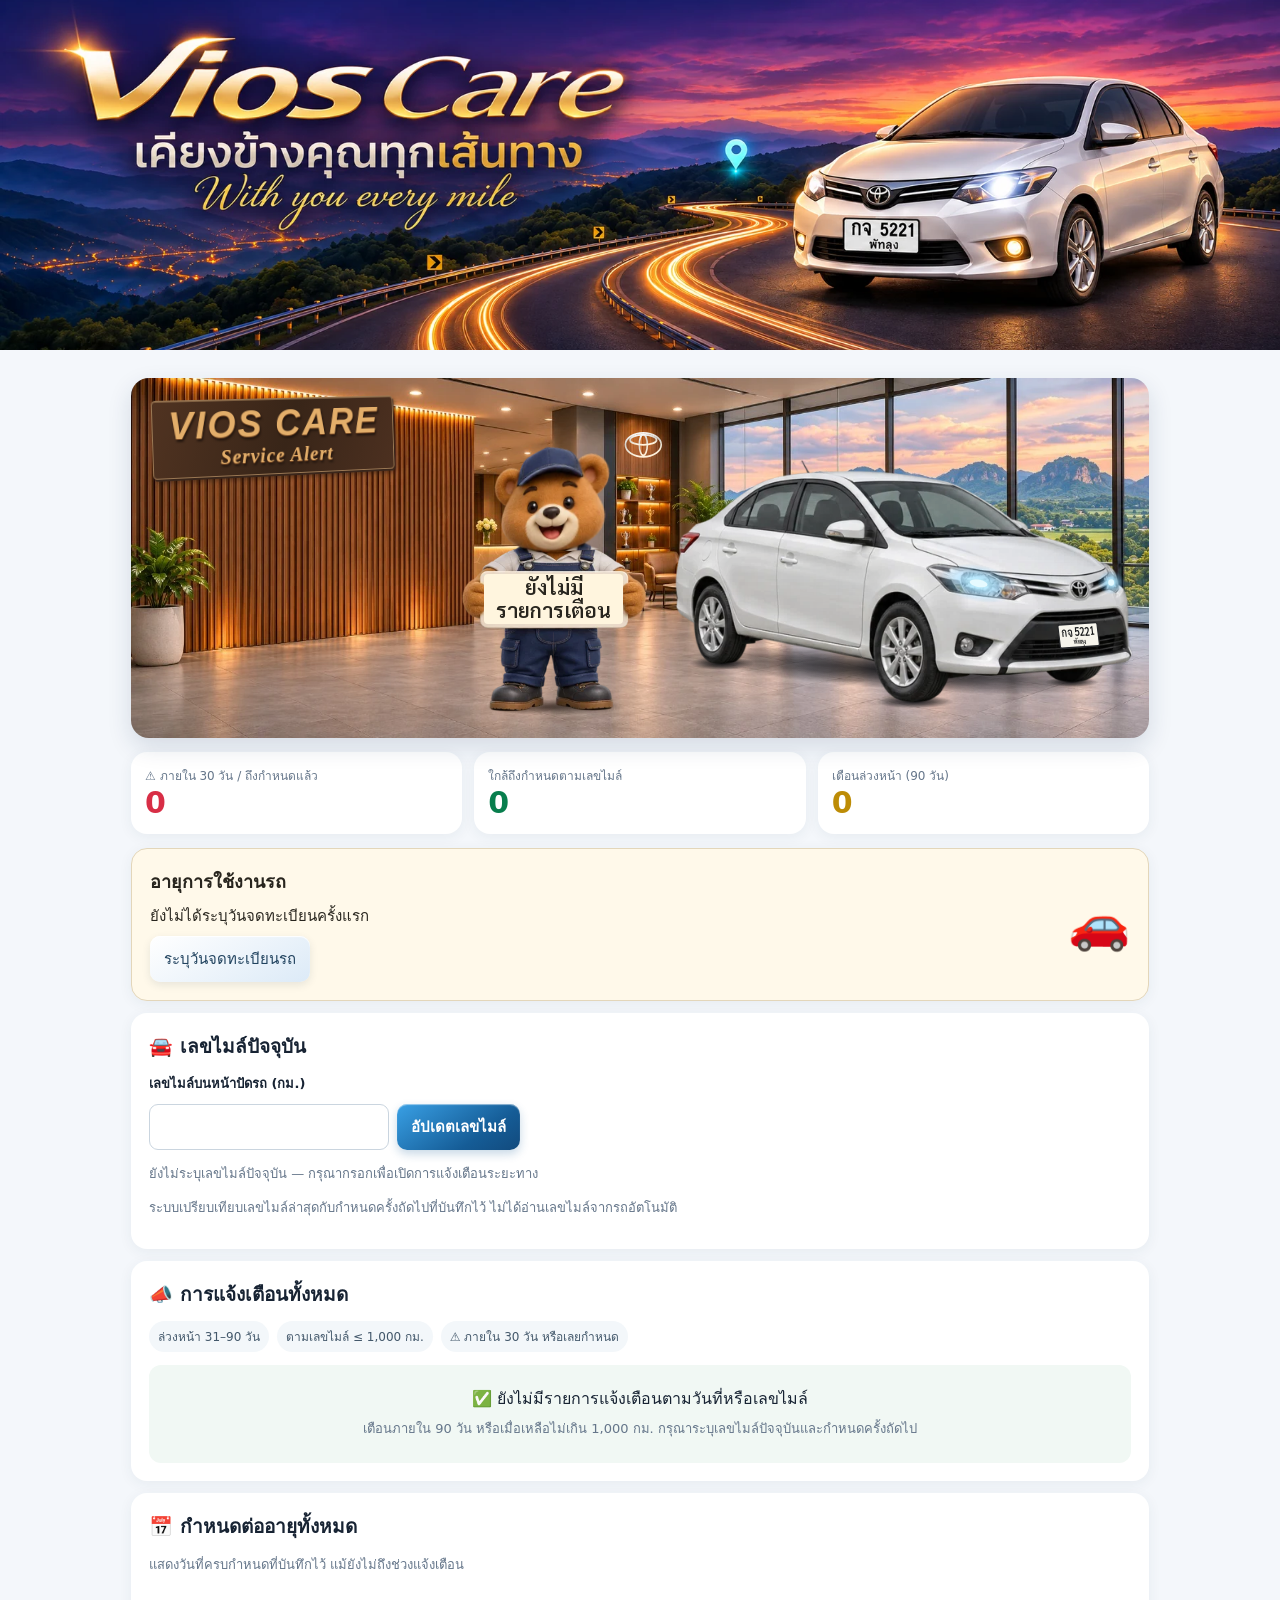
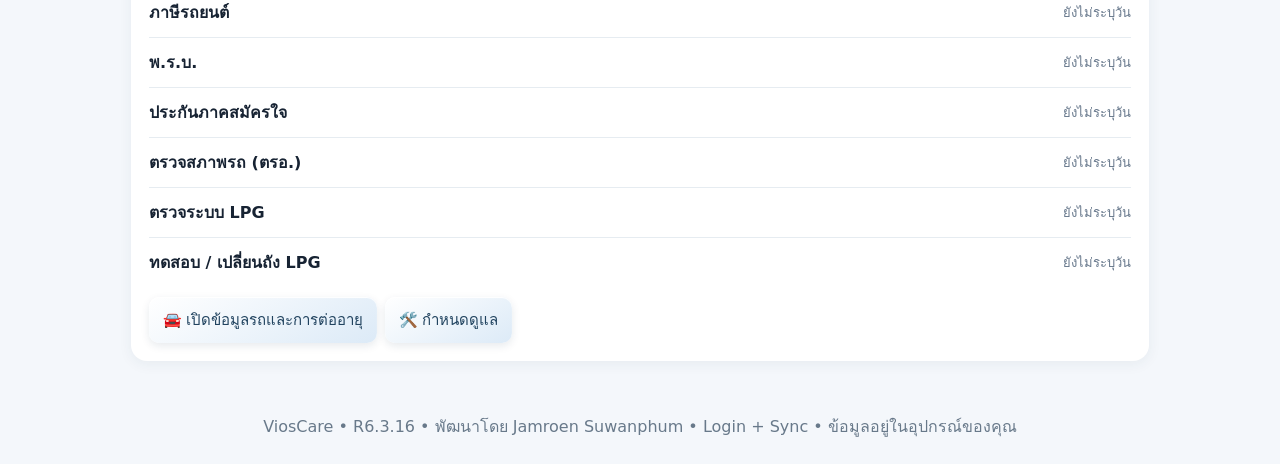
==== commit aafcb993: "Stage the reminder icons after the mascot and mount a two-line wall sign" ====
--- a/index.html
+++ b/index.html
@@ -168,13 +168,50 @@
 #vehicleAge{display:flex;justify-content:space-between;align-items:center;gap:12px;background:#fff9ea;color:#28251e;border:1px solid #e3d6ba}
 #vehicleAge h2{font-size:18px;margin:0}#ageValue{font-size:clamp(22px,4vw,34px);font-weight:750;margin:.25em 0}
 #ageSince{font-size:15px}#enterRegistration{margin-top:8px}.age-car{font-size:clamp(30px,6vw,50px)}
-</style><link rel="stylesheet" href="./mile-banner.css"></head><body>
+</style><link rel="stylesheet" href="./mile-banner.css"><style>
+.service-picture{display:block;width:48px;height:48px;width:clamp(35px,5vw,58px);height:clamp(35px,5vw,58px);background-image:url("./service-icons.webp");background-size:1100% 100%;background-repeat:no-repeat}
+/* Lettering mounted against the timber, with a brass edge and a shallow cast shadow. */
+.dashboard-hero .mile-notices h2 {
+  display:table;position:relative;margin:3px 0 5px;padding:4px 16px 6px;
+  transform:perspective(520px) rotateY(9deg) rotateZ(-2deg);transform-origin:left center;
+  text-align:center;background:linear-gradient(108deg,#503321,#382518 54%,#4c3020);
+  color:#ffe6b5;border:1px solid #9a7854;border-radius:4px;filter:none;
+  box-shadow:inset 0 1px 0 #d1ab7766,1px 2px 0 #3a261b,2px 4px 5px #28180f88;
+  animation:none;
+}
+.mile-notices h2 strong,.mile-notices h2 span {
+  display:block;line-height:1.1;filter:drop-shadow(0 1px 0 #714421) drop-shadow(1px 2px 1px #22150e);
+}
+.mile-notices h2 strong {font:italic 850 clamp(20px,3vw,43px)/1.1 Arial,sans-serif;letter-spacing:.055em}
+.mile-notices h2 span {font:italic 600 clamp(13px,1.65vw,24px)/1.15 Georgia,serif;letter-spacing:.045em}
+@supports (-webkit-background-clip:text) or (background-clip:text) {
+  .mile-notices h2 strong,.mile-notices h2 span {
+    background:linear-gradient(110deg,#e3ae6a 36%,#ffdfa3 45%,#fffefa 50%,#ffdfa3 55%,#e3ae6a 64%) 110% center / 260% 100%;
+    -webkit-background-clip:text;background-clip:text;color:transparent;
+    animation:wall-letter-glint 9s linear infinite;
+  }
+}
+@keyframes wall-letter-glint {0%{background-position:110% center}28%,100%{background-position:-10% center}}
+/* The bear reaches its mark at 9.4 s. Each notice finishes rising before the next. */
+.dashboard-hero .mile-strip {--reveal:9.7s;animation:notice-rise .9s var(--reveal) cubic-bezier(.22,.7,.28,1) both}
+.dashboard-hero .mile-strip:nth-child(2){--reveal:10.9s}
+.dashboard-hero .mile-strip:nth-child(3){--reveal:12.1s}
+.dashboard-hero .mile-strip:nth-child(4){--reveal:13.3s}
+.service-picture {animation:notice-float 4s ease-in-out calc(var(--reveal) + .9s) infinite}
+@keyframes notice-rise {from{opacity:0;transform:translateY(9px) scale(.88)}to{opacity:1;transform:none}}
+@keyframes notice-float {0%,100%{transform:none}50%{transform:translateY(-2px) rotate(1.2deg)}}
+@media(prefers-reduced-motion:reduce){
+  html:not(.motion-enabled) .dashboard-hero:not(.manual-replay) .service-picture,
+  html:not(.motion-enabled) .mile-notices h2 strong,
+  html:not(.motion-enabled) .mile-notices h2 span {animation:none}
+}
+</style></head><body>
 <dialog id="urgentBanner" aria-labelledby="urgentTitle"><h2 id="urgentTitle"></h2><ul id="urgentItems"></ul><button type="button" id="urgentClose">ปิด</button></dialog>
 <dialog id="sideMenu" aria-labelledby="menuTitle"><div class="drawer-heading"><strong id="menuTitle">ViosCare</strong><button type="button" id="closeMenu" autofocus>ปิด</button></div><label class="motion-control" id="motionControl" hidden><input type="checkbox" id="motionToggle"> เปิดเอฟเฟกต์บนเครื่องนี้</label><div id="drawerItems"></div></dialog><header><div class="vios-banner-frame"><h1 class="vios-home-banner"><img src="vioscare-home-banner.webp" width="1800" height="600" alt="Vios Care — เคียงข้างคุณทุกเส้นทาง — With you every mile"><img class="vios-logo-glint" src="vioscare-logo-mask.png" width="1800" height="600" alt="" aria-hidden="true"></h1></div></header><main class="wrap"><nav id="nav" hidden><button data-tab="home" class="active">📊 ภาพรวม</button><button data-tab="ai">💬 ผู้ช่วย AI</button><button data-tab="add">🔧 บันทึกซ่อม</button><button data-tab="history">🗂️ ประวัติ</button><button data-tab="tasks">🗓️ กำหนดดูแล</button><button data-tab="vehicle">🚘 ข้อมูลรถและการต่ออายุ</button><button data-tab="navigation">🧭 นำทาง / จราจร / อากาศ</button><button data-tab="nearby">📍 บริการใกล้ฉัน</button><button data-tab="contacts">🏪 ร้านและอู่</button><button data-tab="fuelLog">⛽ เติมน้ำมัน / แก๊ส LPG</button><button data-tab="report">🧾 ค่าใช้จ่าย</button><button data-tab="travel">🗺️ เที่ยว / คาเฟ่ / ร้านอาหาร</button><button data-tab="insurance">🚨 แจ้งอุบัติเหตุ / เคลมประกัน</button><button data-tab="gptExport">📤 ส่งออกให้ ChatGPT</button><button data-tab="settings">🗄️ สำรองข้อมูล / พิมพ์ PDF</button><button data-tab="cloud">☁️ บัญชี / ซิงก์</button></nav>
 <section id="ai" class="hidden"><div class="vios-chat-shell"><div class="vios-chat-banner" role="img" aria-label="ViosCare ผู้ช่วยดูแลรถ Toyota Vios รถสีขาวริมทะเล"></div><div class="vios-chat-heading"><span class="vios-chat-online"></span> ผู้ช่วย AI ViosCare <small>ถามเรื่องรถและข้อมูลที่บันทึกไว้ได้</small></div><div class="chatgpt-choices"><a id="openChatGpt" class="chatgpt-launch" aria-label="เปิดแอป ChatGPT" title="เปิดแอป ChatGPT" hidden><img src="https://upload.wikimedia.org/wikipedia/commons/0/04/ChatGPT_logo.svg" alt="" width="48" height="48" onerror="this.hidden=true;this.nextElementSibling.hidden=false"><span hidden aria-hidden="true">GPT</span></a></div><div id="viosAiMessages" aria-live="polite"><div class="vios-ai-bubble assistant">สวัสดีครับ มีอะไรให้ผมช่วยดูแลรถ Vios ของคุณบ้างครับ</div></div><div class="vios-chat-controls"><div class="vios-chat-compose"><textarea id="viosAiQuestion" rows="1" aria-label="พิมพ์คำถาม" placeholder="พิมพ์คำถามที่นี่..."></textarea><button id="viosAiMic" type="button" aria-label="เริ่มหรือหยุดสนทนาด้วยเสียง">🎤<span class="vios-mic-label">เริ่มสนทนา</span></button><button id="viosAiSend" type="button" aria-label="ส่งข้อความ">➤</button></div><div class="vios-chat-shortcut-title">คำถามลัด · แตะเพื่อวิเคราะห์ทันที</div><div class="vios-ai-presets"><button type="button" data-vios-q="ช่วยวิเคราะห์ประวัติซ่อมบำรุงรถที่บันทึกไว้ สรุปงานล่าสุด ค่าใช้จ่าย และสิ่งที่ควรติดตาม">🔧 <span>ประวัติซ่อม</span></button><button type="button" data-vios-q="ช่วยตรวจวันครบกำหนดต่ออายุภาษีรถ ประกันภัย พ.ร.บ. และตรวจสภาพ LPG จากข้อมูลในแอป พร้อมบอกวันที่">📅 <span>วันต่ออายุ</span></button><button type="button" data-vios-q="ช่วยวิเคราะห์ประวัติเติมน้ำมันเบนซินและ LPG ล่าสุดในแอป สรุปปริมาณ ค่าใช้จ่าย และแนวโน้มที่คำนวณได้">⛽ <span>เบนซิน / LPG</span></button><button type="button" data-vios-q="ช่วยตรวจรายการบำรุงรักษาและการต่ออายุที่ใกล้ครบกำหนดจากข้อมูลรถ พร้อมจัดลำดับสิ่งที่ควรทำ">🔔 <span>ใกล้ครบกำหนด</span></button></div><p id="viosAiStatus" role="status" aria-live="polite">พร้อมช่วยดูแลรถของคุณ</p><p class="vios-chat-privacy">เมื่ออนุญาตครั้งแรก ระบบจะส่งข้อมูลรถที่เกี่ยวข้องให้ Gemini เพื่อวิเคราะห์เท่านั้น · AI ไม่แก้ไขข้อมูลรถ</p></div><input type="checkbox" id="viosAiAutoSpeak" checked hidden><button id="viosAiReplay" hidden type="button">ฟังซ้ำ</button><button id="viosAiStop" hidden type="button">หยุด</button></div></section>
 <section id="home">
 <div class="card dashboard-hero">
-  <div class="mile-notices"><h2 lang="en">Service Alerts</h2><div id="mileWall" class="mile-wall" role="region" aria-label="รายการแจ้งเตือนรถทั้งหมด" tabindex="0"></div></div>
+  <div class="mile-notices"><h2 lang="en"><strong>VIOS CARE</strong> <span>Service Alert</span></h2><div id="mileWall" class="mile-wall" role="region" aria-label="แจ้งเตือนใกล้ครบกำหนด 4 รายการแรก"></div></div>
   <div class="mile-stage">
     <div class="mile-road" aria-hidden="true"></div>
     <div class="mile-car" aria-hidden="true"><i class="mile-park"></i>
@@ -290,31 +327,28 @@
 function setTab(tab){document.body.classList.toggle('overview-open',tab==='home');document.querySelectorAll('main section').forEach(s=>s.classList.toggle('hidden',s.id!==tab));document.querySelectorAll('nav button').forEach(b=>b.classList.toggle('active',b.dataset.tab===tab));render()}document.querySelectorAll('nav button').forEach(b=>b.onclick=()=>setTab(b.dataset.tab));cats.forEach(c=>{document.querySelector('[name=category]').add(new Option(c,c));$('filterCategory').add(new Option(c,c))});
 function render(){const repairs=[...db.repairs].sort((a,b)=>(b.date||'').localeCompare(a.date||''));renderAlerts();renderHistory();renderTasks();renderContacts();renderReport();renderRenewals();let sellers=[...new Set(repairs.map(r=>r.seller).filter(Boolean))],garages=[...new Set(repairs.map(r=>r.garage).filter(Boolean))];$('sellerList').innerHTML=sellers.map(s=>`<option value="${esc(s)}">`).join('');$('garageList').innerHTML=garages.map(s=>`<option value="${esc(s)}">`).join('')}
 const renewalIcons={
-  taxDue:['📘','ภาษีรถ'],prbDue:['📄','พ.ร.บ.'],inspectionDue:['🚘','ตรอ.','✓'],
-  lpgCheckDue:['🎛️','ตรวจแก๊ส'],tankTestDue:['🛢️','ถังแก๊ส']
+  taxDue:[0,'ภาษีรถ'],prbDue:[1,'พ.ร.บ.'],inspectionDue:[2,'ตรอ.'],
+  lpgCheckDue:[3,'ตรวจแก๊ส'],tankTestDue:[4,'ทดสอบถัง LPG']
 };
 function wallIcon(item){
   if(renewalIcons[item.dueKey])return renewalIcons[item.dueKey];
-  if(item.label.startsWith('ประกันอะไหล่'))return ['⚙️','ประกันอะไหล่','✓'];
-  if(item.label.startsWith('ภาคสมัครใจ'))return ['🛡️','ประกันรถ'];
-  const symbol=/น้ำมันเครื่อง/.test(item.label)?'🛢️':/ยาง|ล้อ/.test(item.label)?'🛞':/แบต/.test(item.label)?'🔋':'🔧';
-  return [symbol,item.label];
+  if(item.label.startsWith('ประกันอะไหล่'))return [6,'ประกันอะไหล่'];
+  if(item.label.startsWith('ภาคสมัครใจ'))return [5,'ประกันรถ'];
+  const icon=/น้ำมันเครื่อง/.test(item.label)?8:/ยาง|ล้อ/.test(item.label)?9:/แบต/.test(item.label)?10:7;
+  return [icon,item.label];
 }
 function renderWallIcons(items){
   const wall=$('mileWall');
-  const pages=[];
-  items.forEach((item,index)=>{
-    const [symbol,label,mark]=wallIcon(item);
-    const page=Math.floor(index/4);
-    if(!pages[page])pages[page]=[];
+  const tiles=items.slice(0,4).map(item=>{
+    const [icon,label]=wallIcon(item);
     let status=item.status;
     if(item.days>0)status=item.days+' วัน';
     if(item.days===0)status='วันนี้';
     if(item.days<0)status='เกิน '+Math.abs(item.days)+' วัน';
     if(item.kmLeft!=null && item.days===null)status=item.kmLeft<0?'เกิน '+Math.abs(item.kmLeft).toLocaleString('th-TH')+' กม.':item.kmLeft===0?'ถึงกำหนด':item.kmLeft.toLocaleString('th-TH')+' กม.';
-    pages[page].push('<div class="mile-strip '+item.level+'" aria-label="'+esc(item.label+' '+item.status)+'"><span class="mile-glyph" aria-hidden="true">'+symbol+(mark?'<i>'+mark+'</i>':'')+'</span><b>'+esc(label)+'</b><small>'+esc(status)+'</small></div>');
+    return '<div class="mile-strip '+item.level+'" aria-label="'+esc(item.label+' '+item.status)+'"><span class="service-picture" aria-hidden="true" style="background-position:'+icon*10+'% center"></span><b>'+esc(label)+'</b><small>'+esc(status)+'</small></div>';
   });
-  const html=pages.map(group=>'<div class="mile-icon-page">'+group.join('')+'</div>').join('');
+  const html=tiles.length?'<div class="mile-icon-page">'+tiles.join('')+'</div>':'';
   if(wall._content!==html){wall.innerHTML=html;wall._content=html}
 }
 function alertItem(label,days,meta,kmLeft=null,dueKey=null){
@@ -338,8 +372,12 @@
   void banner.offsetWidth;
   banner.classList.remove('rewinding');
 });
-document.querySelector('.mile-walk').addEventListener('animationend',event=>{
-  if(event.animationName==='mile-arrive')event.currentTarget.closest('.dashboard-hero').classList.remove('manual-replay');
+document.querySelector('.dashboard-hero').addEventListener('animationend',event=>{
+  const hero=event.currentTarget;
+  if(event.animationName==='notice-rise' && event.target.matches('.mile-strip:last-child') ||
+     event.animationName==='mile-arrive' && !hero.querySelector('.mile-strip')){
+    hero.classList.remove('manual-replay');
+  }
 });
 let urgentDismissed=false;
 function updateUrgentBanner(items){
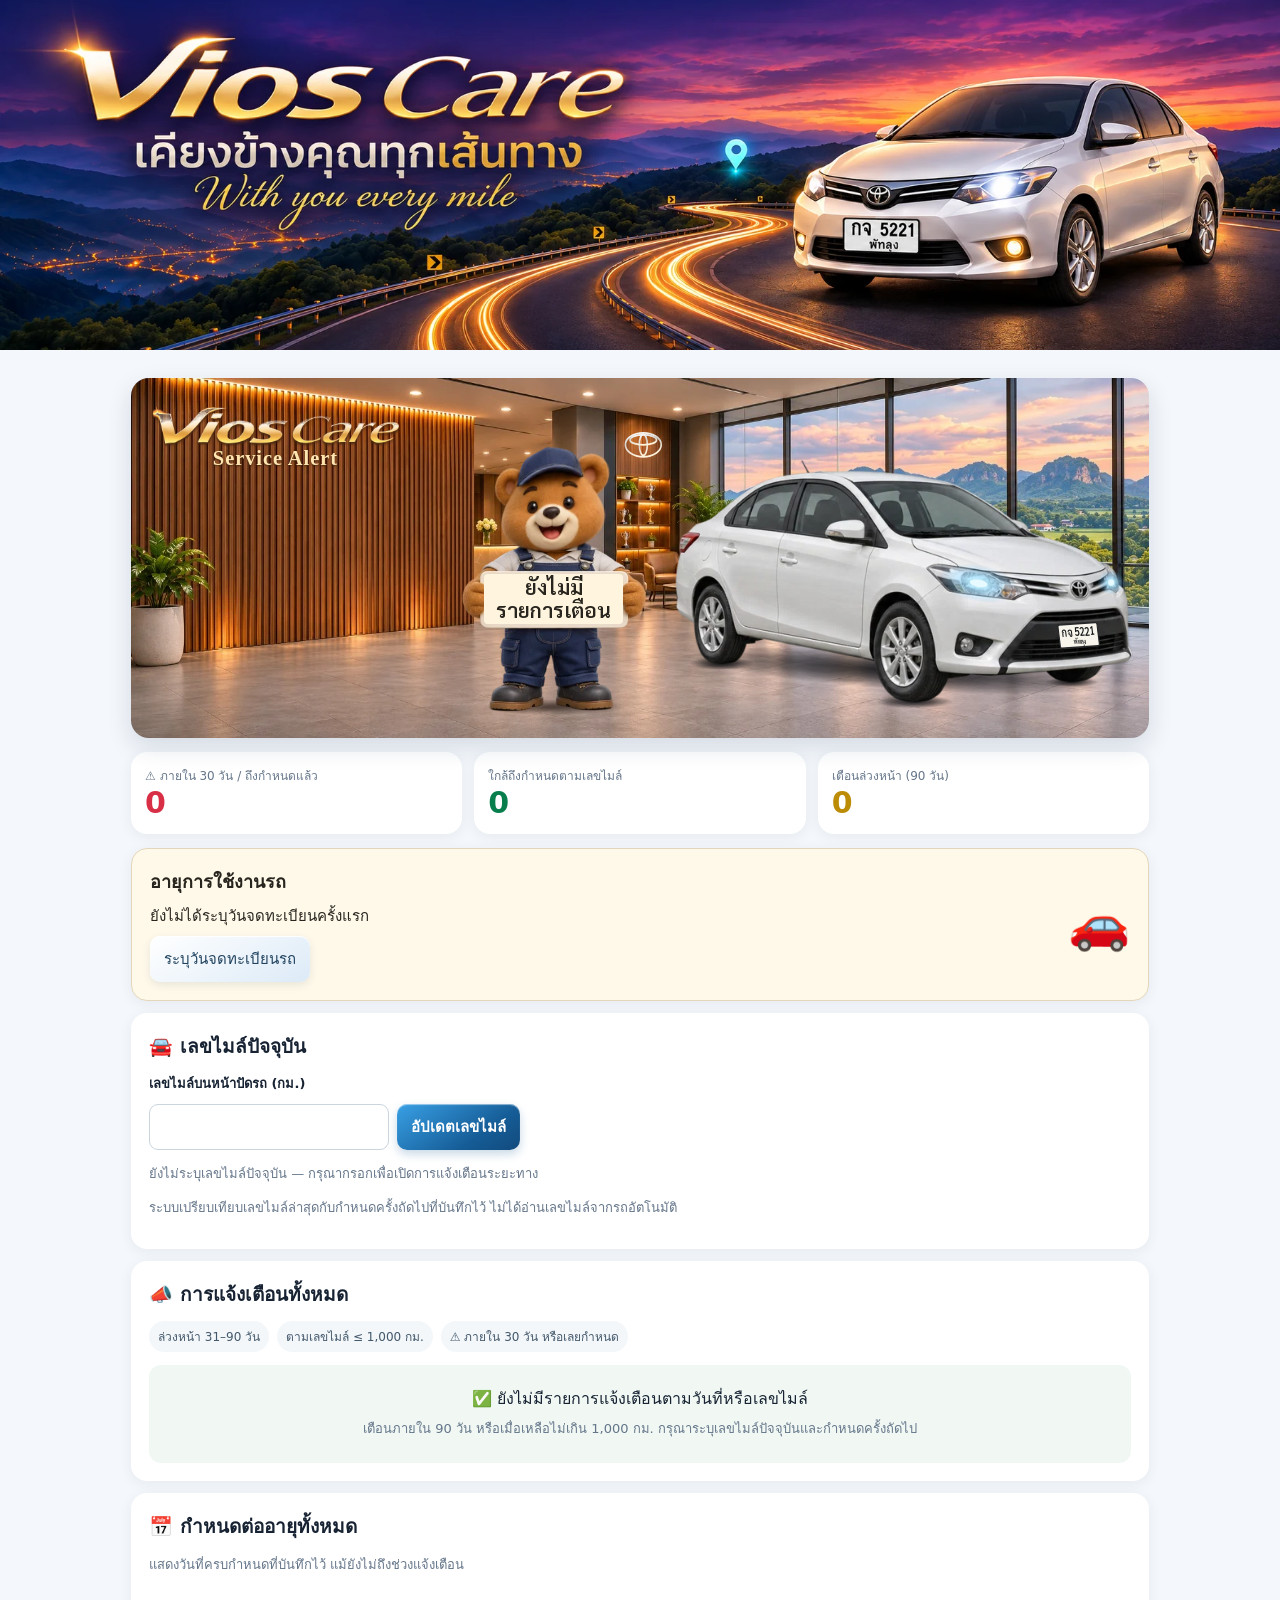
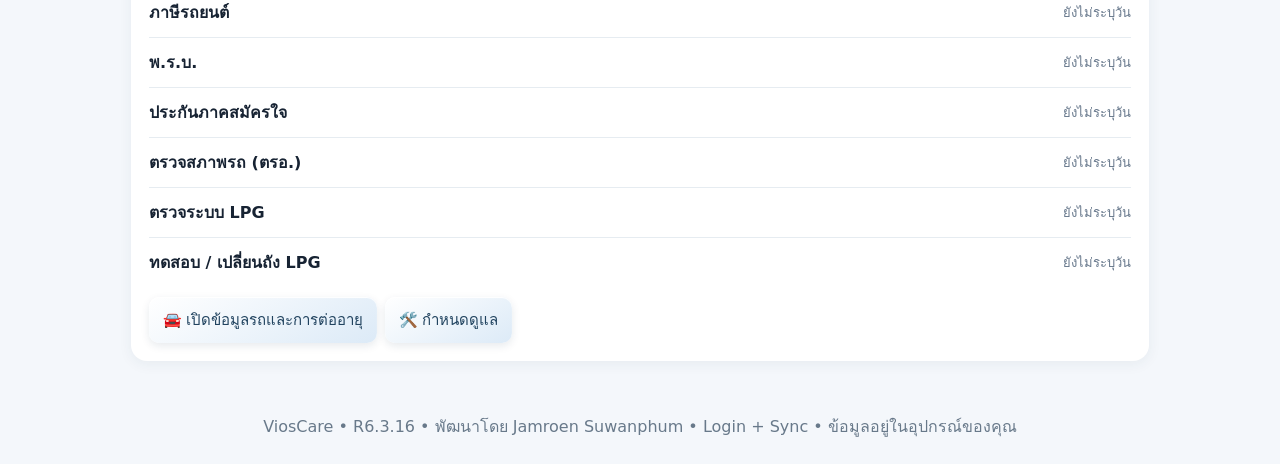
==== commit cac3eb3b: "Use the banner wordmark directly on the timber wall" ====
--- a/index.html
+++ b/index.html
@@ -170,24 +170,24 @@
 #ageSince{font-size:15px}#enterRegistration{margin-top:8px}.age-car{font-size:clamp(30px,6vw,50px)}
 </style><link rel="stylesheet" href="./mile-banner.css"><style>
 .service-picture{display:block;width:48px;height:48px;width:clamp(35px,5vw,58px);height:clamp(35px,5vw,58px);background-image:url("./service-icons.webp");background-size:1100% 100%;background-repeat:no-repeat}
-/* Lettering mounted against the timber, with a brass edge and a shallow cast shadow. */
+/* The transparent wordmark uses the lettering from the main banner. */
 .dashboard-hero .mile-notices h2 {
-  display:table;position:relative;margin:3px 0 5px;padding:4px 16px 6px;
-  transform:perspective(520px) rotateY(9deg) rotateZ(-2deg);transform-origin:left center;
-  text-align:center;background:linear-gradient(108deg,#503321,#382518 54%,#4c3020);
-  color:#ffe6b5;border:1px solid #9a7854;border-radius:4px;filter:none;
-  box-shadow:inset 0 1px 0 #d1ab7766,1px 2px 0 #3a261b,2px 4px 5px #28180f88;
-  animation:none;
-}
-.mile-notices h2 strong,.mile-notices h2 span {
-  display:block;line-height:1.1;filter:drop-shadow(0 1px 0 #714421) drop-shadow(1px 2px 1px #22150e);
-}
-.mile-notices h2 strong {font:italic 850 clamp(20px,3vw,43px)/1.1 Arial,sans-serif;letter-spacing:.055em}
-.mile-notices h2 span {font:italic 600 clamp(13px,1.65vw,24px)/1.15 Georgia,serif;letter-spacing:.045em}
-@supports (-webkit-background-clip:text) or (background-clip:text) {
-  .mile-notices h2 strong,.mile-notices h2 span {
-    background:linear-gradient(110deg,#e3ae6a 36%,#ffdfa3 45%,#fffefa 50%,#ffdfa3 55%,#e3ae6a 64%) 110% center / 260% 100%;
-    -webkit-background-clip:text;background-clip:text;color:transparent;
+  width:76%;max-width:17rem;margin:3px 0 5px;padding:5px 0;
+  text-align:center;background:none;color:#ffe5af;filter:none;
+  text-shadow:0 1px 2px #432611;animation:none;
+}
+.wall-wordmark {display:block;position:relative;filter:drop-shadow(0 2px 1px #452710)}
+.wall-wordmark img {display:block;width:100%;height:auto}
+.mile-notices h2 span {
+  display:block;margin-top:3px;font:600 clamp(14px,1.6vw,23px)/1.15 Georgia,serif;
+  letter-spacing:.045em;
+}
+@supports (mask-image:url("")) or (-webkit-mask-image:url("")) {
+  .wall-wordmark::after {
+    content:"";position:absolute;inset:0;pointer-events:none;
+    -webkit-mask:url("./vios-wall-wordmark.webp") center / contain no-repeat;
+    mask:url("./vios-wall-wordmark.webp") center / contain no-repeat;
+    background:linear-gradient(105deg,transparent 43%,#fffbecdd 50%,transparent 57%) 110% center / 240% 100%;
     animation:wall-letter-glint 9s linear infinite;
   }
 }
@@ -202,8 +202,7 @@
 @keyframes notice-float {0%,100%{transform:none}50%{transform:translateY(-2px) rotate(1.2deg)}}
 @media(prefers-reduced-motion:reduce){
   html:not(.motion-enabled) .dashboard-hero:not(.manual-replay) .service-picture,
-  html:not(.motion-enabled) .mile-notices h2 strong,
-  html:not(.motion-enabled) .mile-notices h2 span {animation:none}
+  html:not(.motion-enabled) .wall-wordmark::after {animation:none}
 }
 </style></head><body>
 <dialog id="urgentBanner" aria-labelledby="urgentTitle"><h2 id="urgentTitle"></h2><ul id="urgentItems"></ul><button type="button" id="urgentClose">ปิด</button></dialog>
@@ -211,7 +210,7 @@
 <section id="ai" class="hidden"><div class="vios-chat-shell"><div class="vios-chat-banner" role="img" aria-label="ViosCare ผู้ช่วยดูแลรถ Toyota Vios รถสีขาวริมทะเล"></div><div class="vios-chat-heading"><span class="vios-chat-online"></span> ผู้ช่วย AI ViosCare <small>ถามเรื่องรถและข้อมูลที่บันทึกไว้ได้</small></div><div class="chatgpt-choices"><a id="openChatGpt" class="chatgpt-launch" aria-label="เปิดแอป ChatGPT" title="เปิดแอป ChatGPT" hidden><img src="https://upload.wikimedia.org/wikipedia/commons/0/04/ChatGPT_logo.svg" alt="" width="48" height="48" onerror="this.hidden=true;this.nextElementSibling.hidden=false"><span hidden aria-hidden="true">GPT</span></a></div><div id="viosAiMessages" aria-live="polite"><div class="vios-ai-bubble assistant">สวัสดีครับ มีอะไรให้ผมช่วยดูแลรถ Vios ของคุณบ้างครับ</div></div><div class="vios-chat-controls"><div class="vios-chat-compose"><textarea id="viosAiQuestion" rows="1" aria-label="พิมพ์คำถาม" placeholder="พิมพ์คำถามที่นี่..."></textarea><button id="viosAiMic" type="button" aria-label="เริ่มหรือหยุดสนทนาด้วยเสียง">🎤<span class="vios-mic-label">เริ่มสนทนา</span></button><button id="viosAiSend" type="button" aria-label="ส่งข้อความ">➤</button></div><div class="vios-chat-shortcut-title">คำถามลัด · แตะเพื่อวิเคราะห์ทันที</div><div class="vios-ai-presets"><button type="button" data-vios-q="ช่วยวิเคราะห์ประวัติซ่อมบำรุงรถที่บันทึกไว้ สรุปงานล่าสุด ค่าใช้จ่าย และสิ่งที่ควรติดตาม">🔧 <span>ประวัติซ่อม</span></button><button type="button" data-vios-q="ช่วยตรวจวันครบกำหนดต่ออายุภาษีรถ ประกันภัย พ.ร.บ. และตรวจสภาพ LPG จากข้อมูลในแอป พร้อมบอกวันที่">📅 <span>วันต่ออายุ</span></button><button type="button" data-vios-q="ช่วยวิเคราะห์ประวัติเติมน้ำมันเบนซินและ LPG ล่าสุดในแอป สรุปปริมาณ ค่าใช้จ่าย และแนวโน้มที่คำนวณได้">⛽ <span>เบนซิน / LPG</span></button><button type="button" data-vios-q="ช่วยตรวจรายการบำรุงรักษาและการต่ออายุที่ใกล้ครบกำหนดจากข้อมูลรถ พร้อมจัดลำดับสิ่งที่ควรทำ">🔔 <span>ใกล้ครบกำหนด</span></button></div><p id="viosAiStatus" role="status" aria-live="polite">พร้อมช่วยดูแลรถของคุณ</p><p class="vios-chat-privacy">เมื่ออนุญาตครั้งแรก ระบบจะส่งข้อมูลรถที่เกี่ยวข้องให้ Gemini เพื่อวิเคราะห์เท่านั้น · AI ไม่แก้ไขข้อมูลรถ</p></div><input type="checkbox" id="viosAiAutoSpeak" checked hidden><button id="viosAiReplay" hidden type="button">ฟังซ้ำ</button><button id="viosAiStop" hidden type="button">หยุด</button></div></section>
 <section id="home">
 <div class="card dashboard-hero">
-  <div class="mile-notices"><h2 lang="en"><strong>VIOS CARE</strong> <span>Service Alert</span></h2><div id="mileWall" class="mile-wall" role="region" aria-label="แจ้งเตือนใกล้ครบกำหนด 4 รายการแรก"></div></div>
+  <div class="mile-notices"><h2 lang="en"><strong class="wall-wordmark"><img src="./vios-wall-wordmark.webp" width="680" height="106" alt="Vios Care"></strong> <span>Service Alert</span></h2><div id="mileWall" class="mile-wall" role="region" aria-label="แจ้งเตือนใกล้ครบกำหนด 4 รายการแรก"></div></div>
   <div class="mile-stage">
     <div class="mile-road" aria-hidden="true"></div>
     <div class="mile-car" aria-hidden="true"><i class="mile-park"></i>
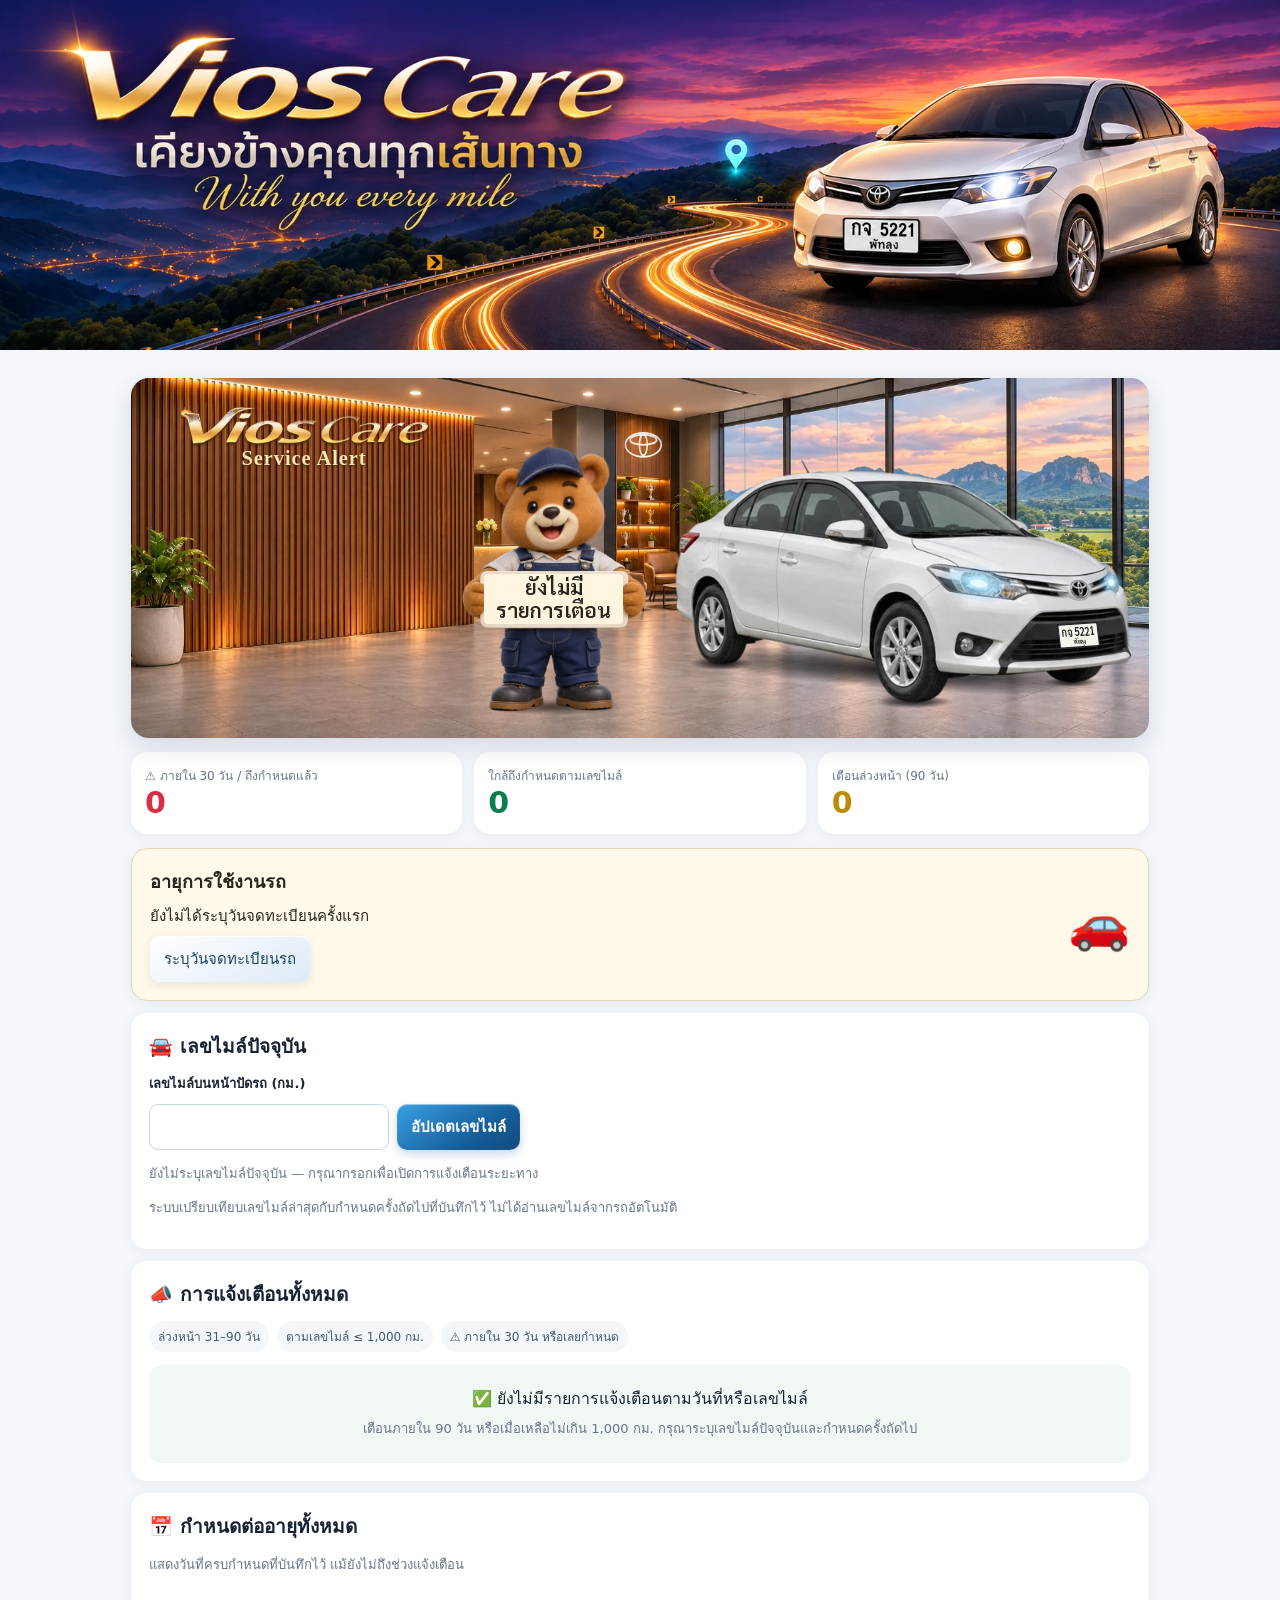
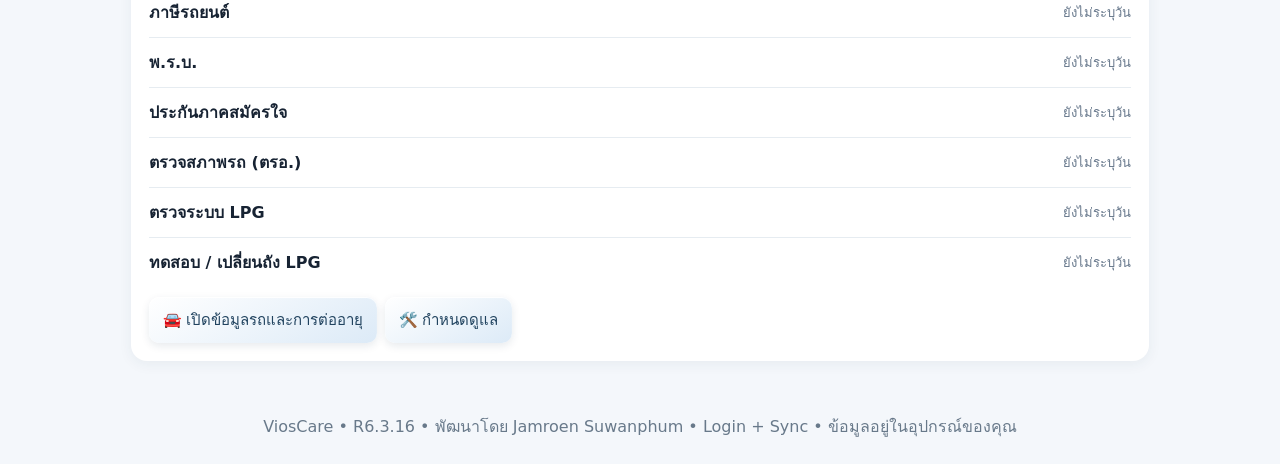
==== commit 6693bedc: "Center the wall lettering and layer the walking mascot in front" ====
--- a/index.html
+++ b/index.html
@@ -172,9 +172,16 @@
 .service-picture{display:block;width:48px;height:48px;width:clamp(35px,5vw,58px);height:clamp(35px,5vw,58px);background-image:url("./service-icons.webp");background-size:1100% 100%;background-repeat:no-repeat}
 /* The transparent wordmark uses the lettering from the main banner. */
 .dashboard-hero .mile-notices h2 {
-  width:76%;max-width:17rem;margin:3px 0 5px;padding:5px 0;
+  width:76%;max-width:17rem;margin:3px auto 5px;padding:5px 0;z-index:0;
   text-align:center;background:none;color:#ffe5af;filter:none;
   text-shadow:0 1px 2px #432611;animation:none;
+}
+.dashboard-hero .mile-stage {z-index:1}
+@media (min-width:640px) and (orientation:landscape) {
+  /* Center the heading across the full timber column; keep the icon row inset. */
+  .dashboard-hero .mile-notices {padding-left:0}
+  .dashboard-hero .mile-wall {margin-left:6%}
+  .dashboard-hero .mile-notices h2 {width:71.44%}
 }
 .wall-wordmark {display:block;position:relative;filter:drop-shadow(0 2px 1px #452710)}
 .wall-wordmark img {display:block;width:100%;height:auto}
